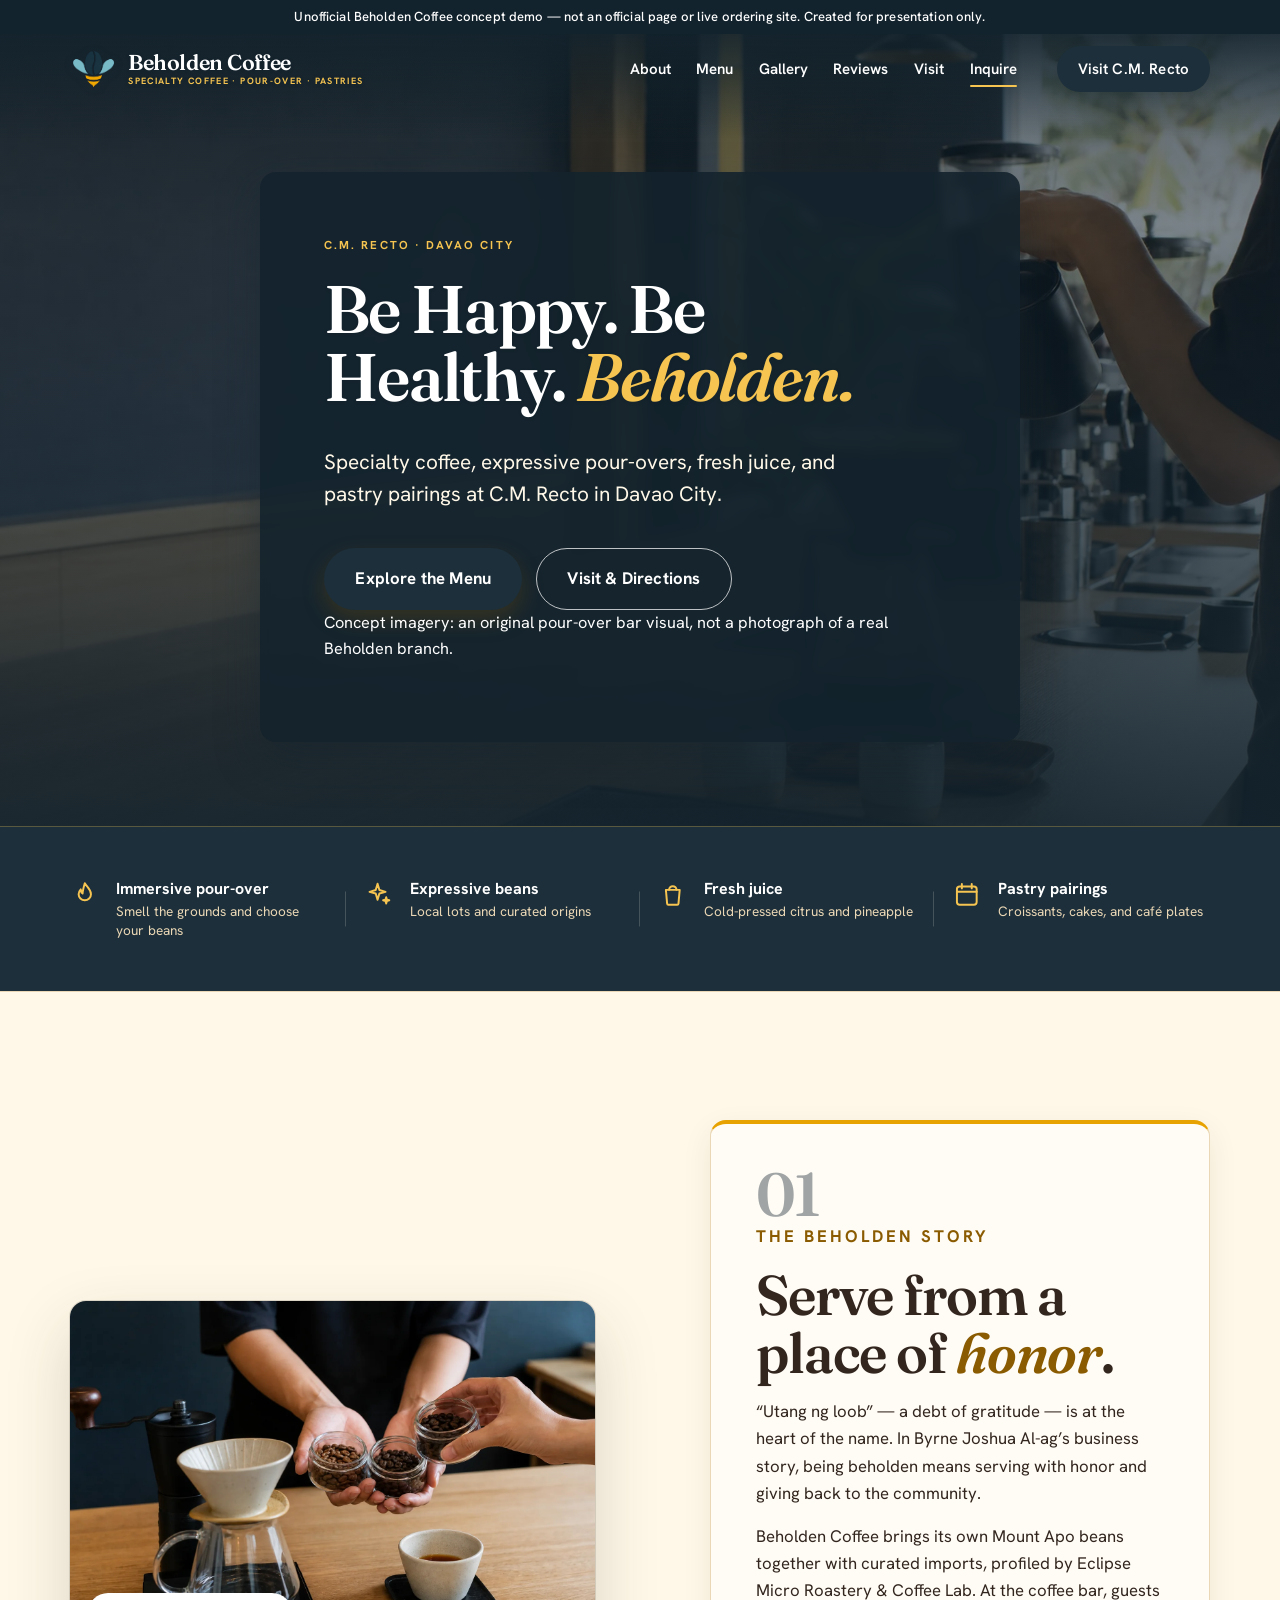
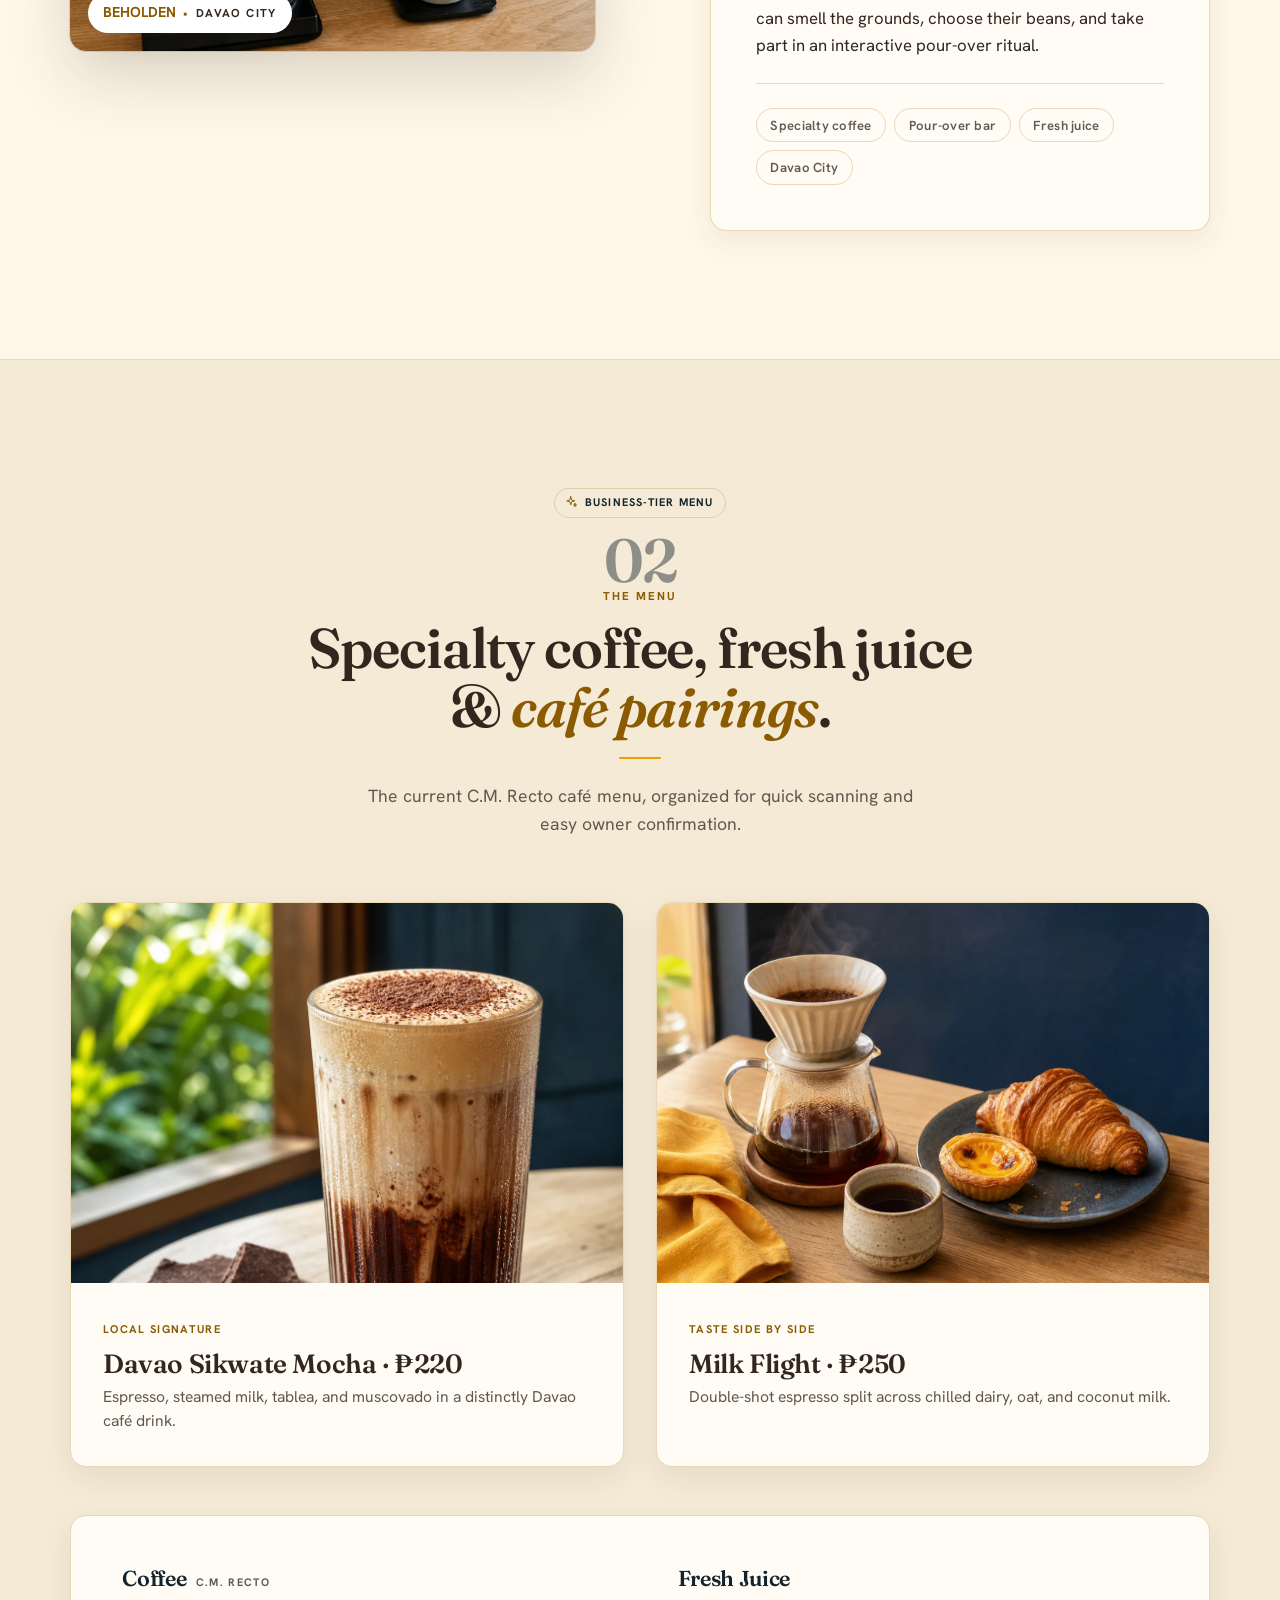
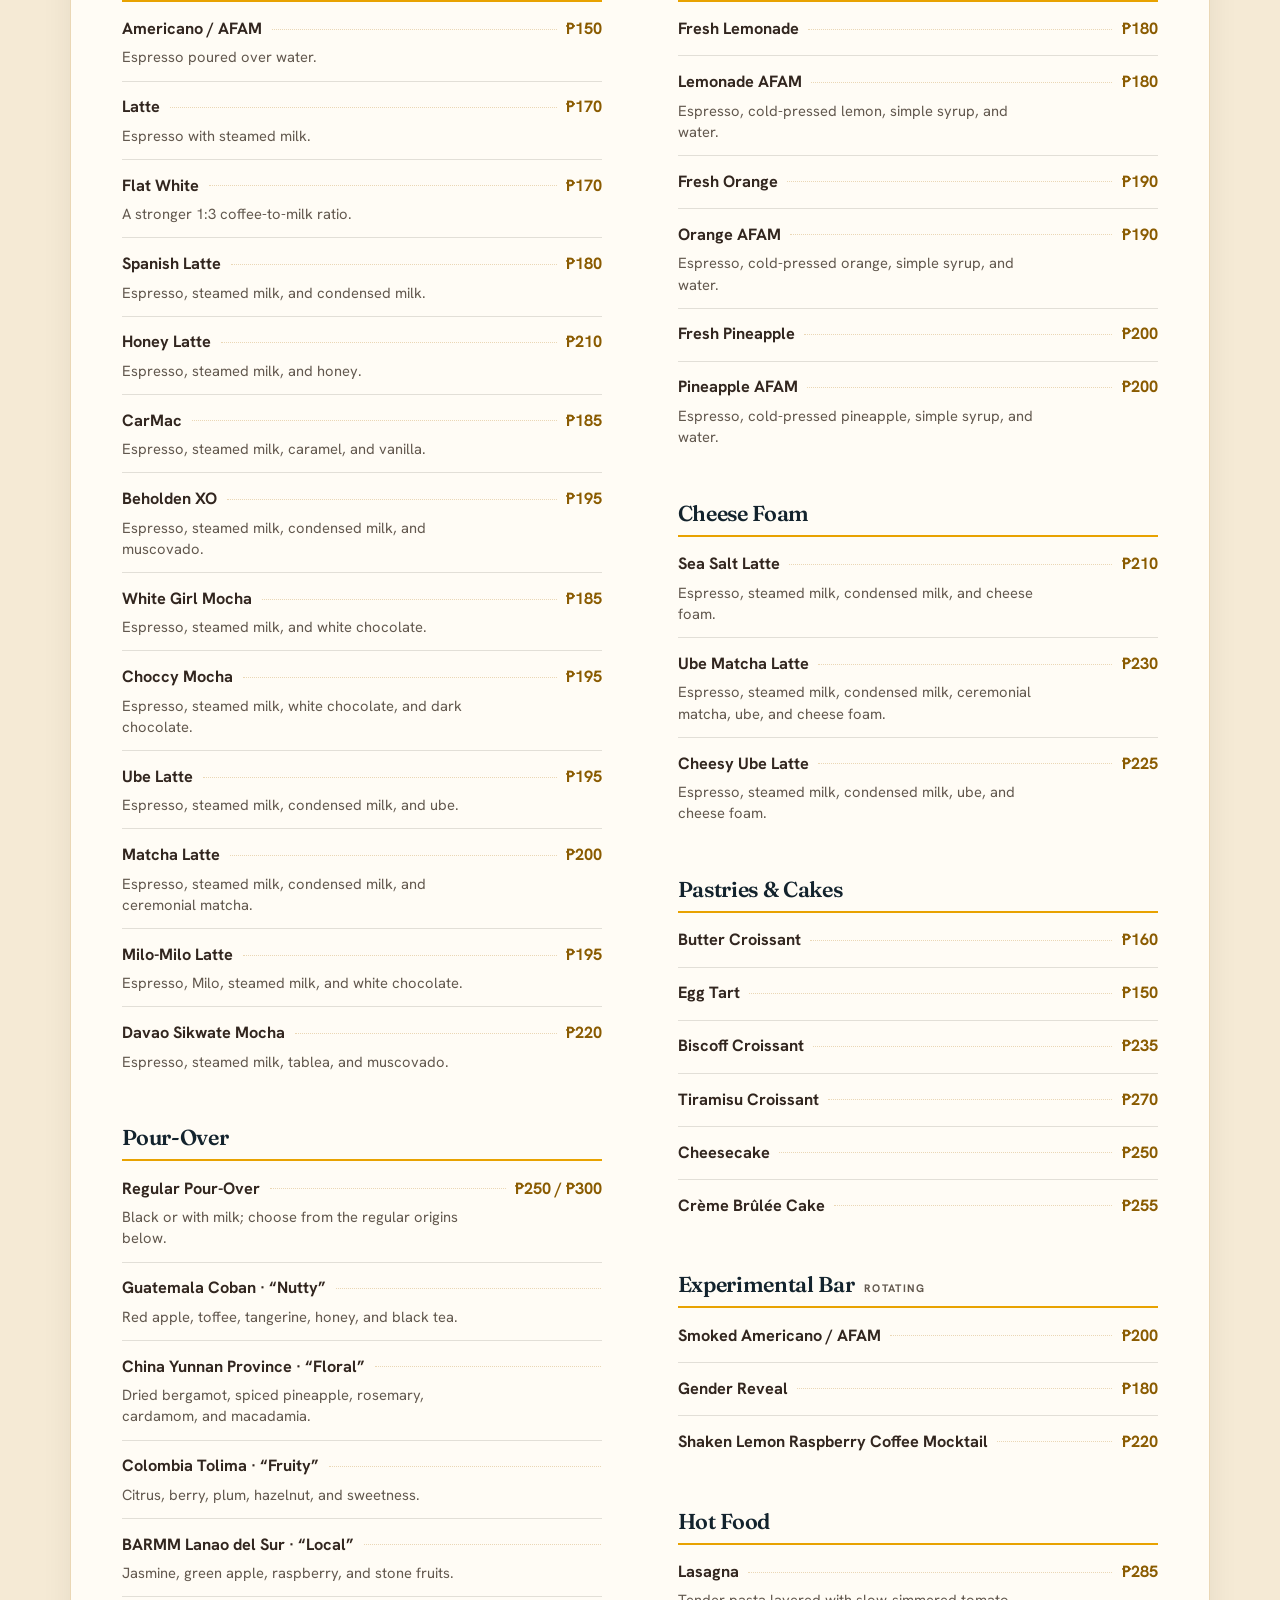
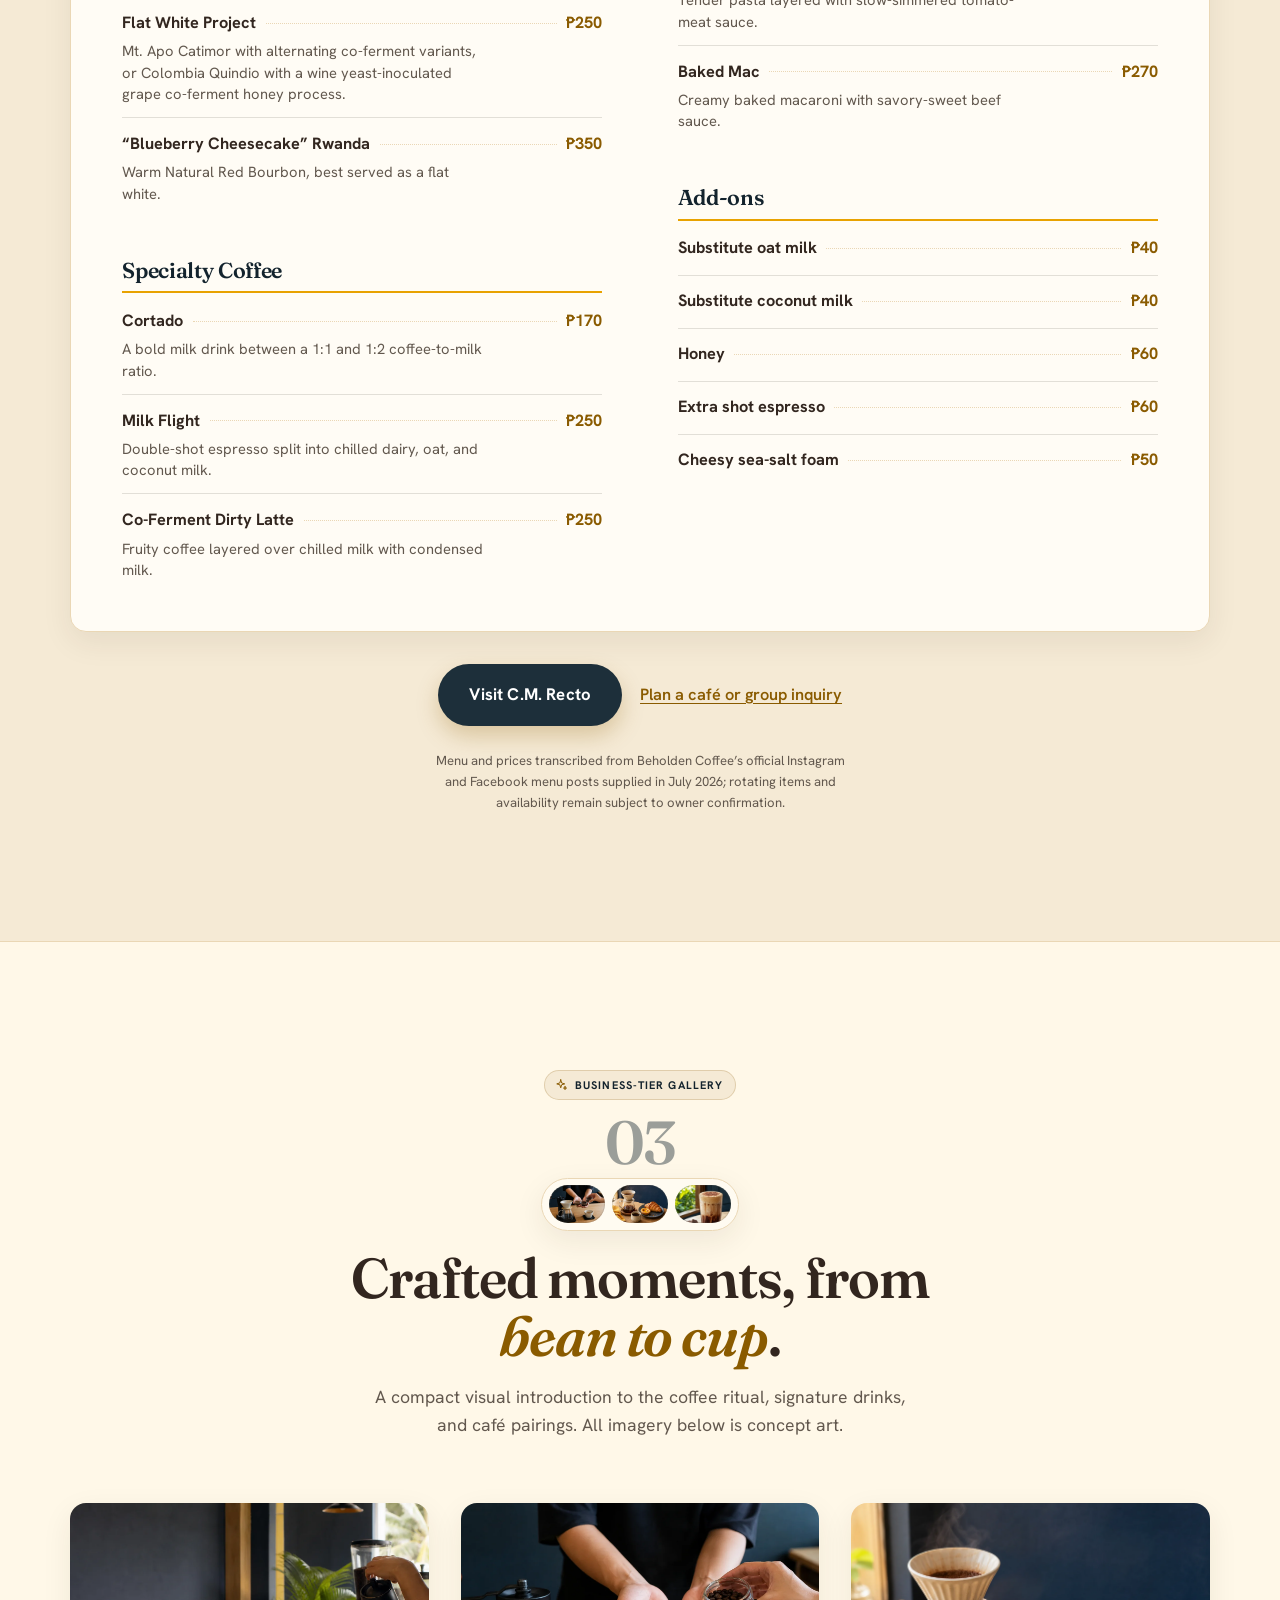
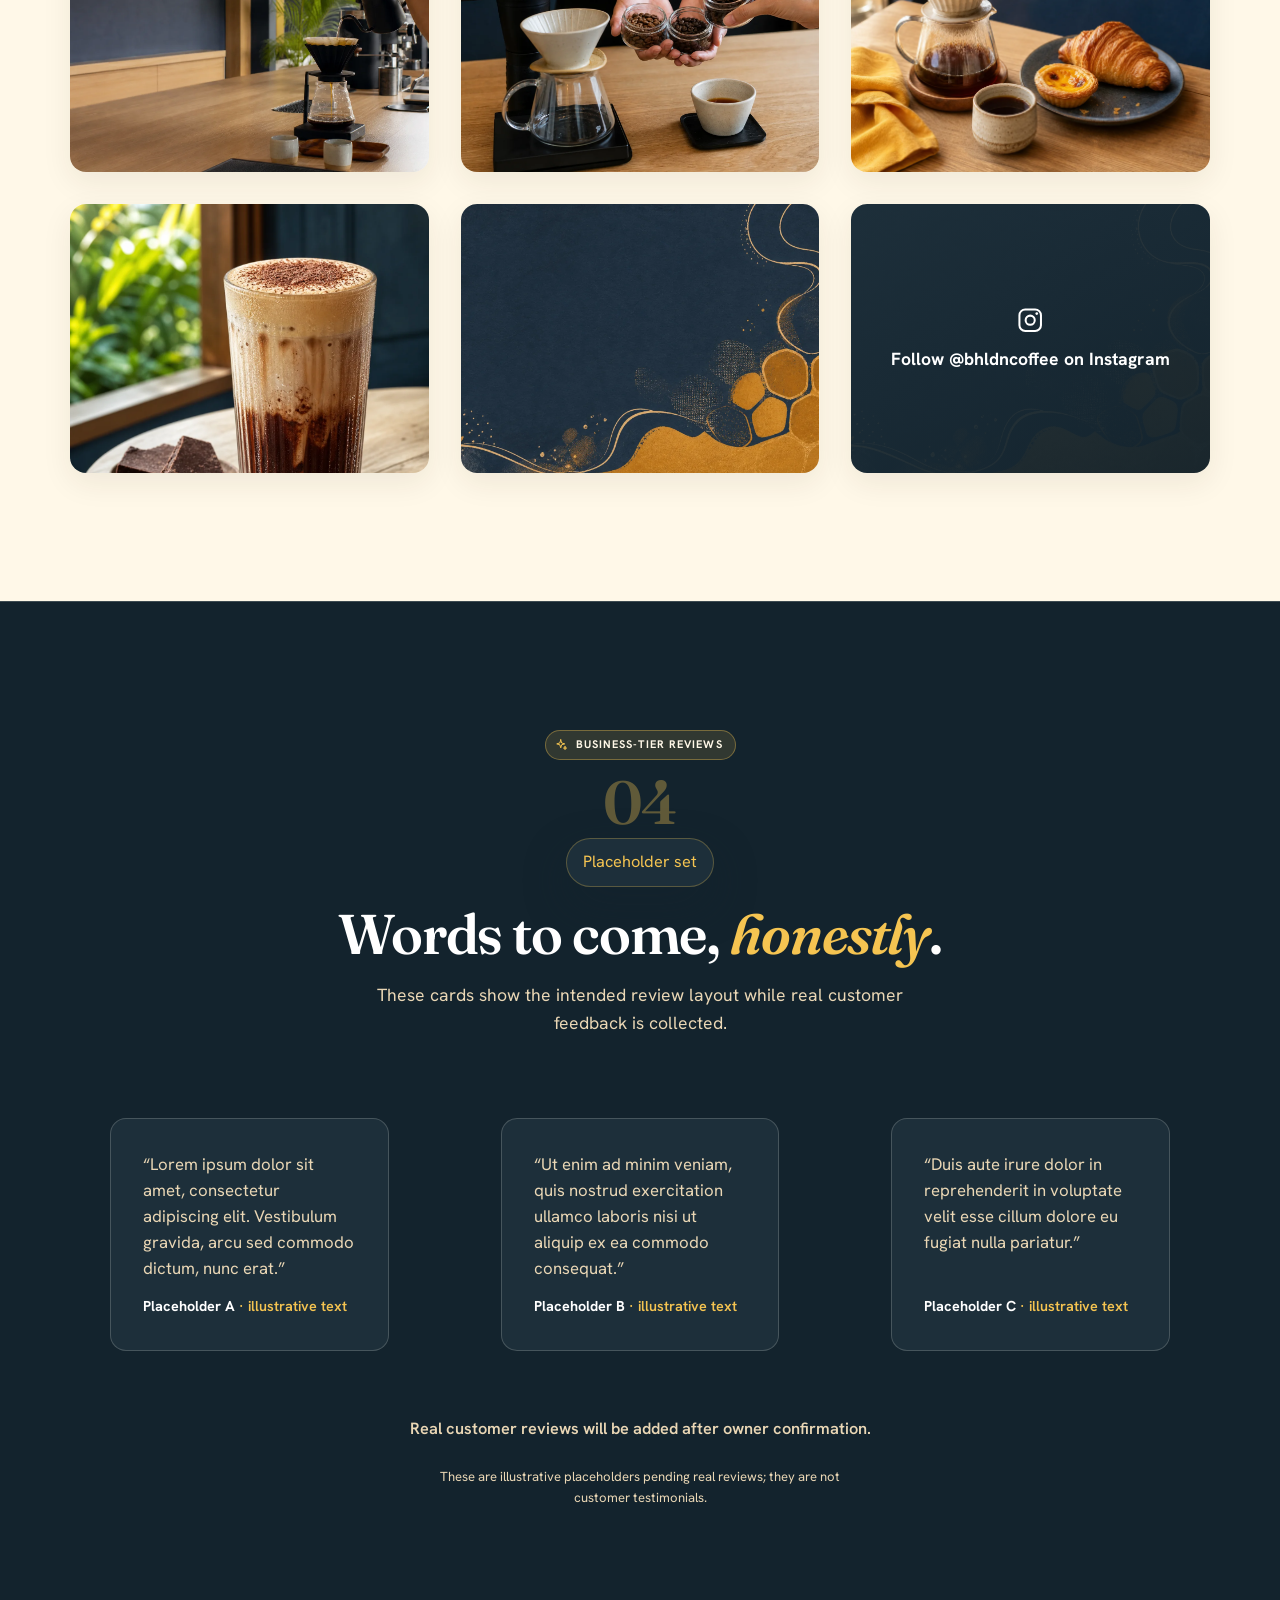
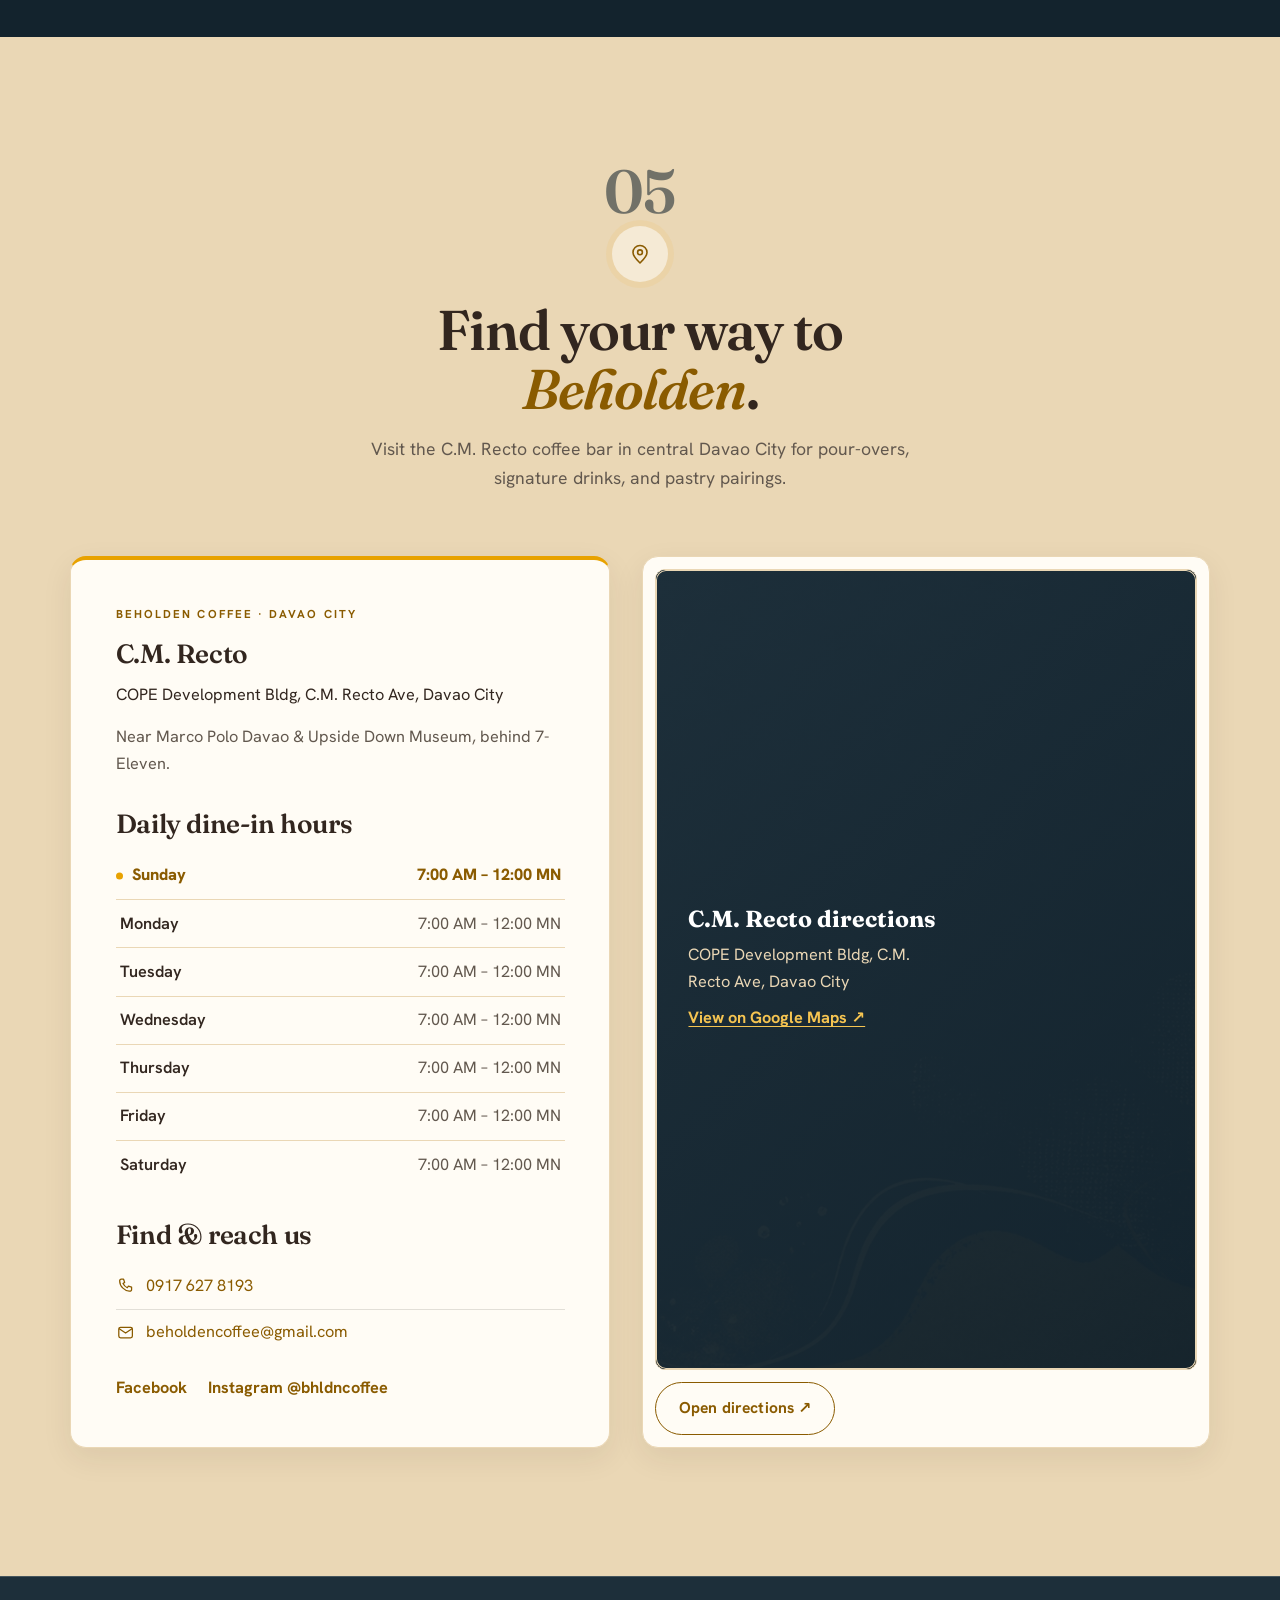
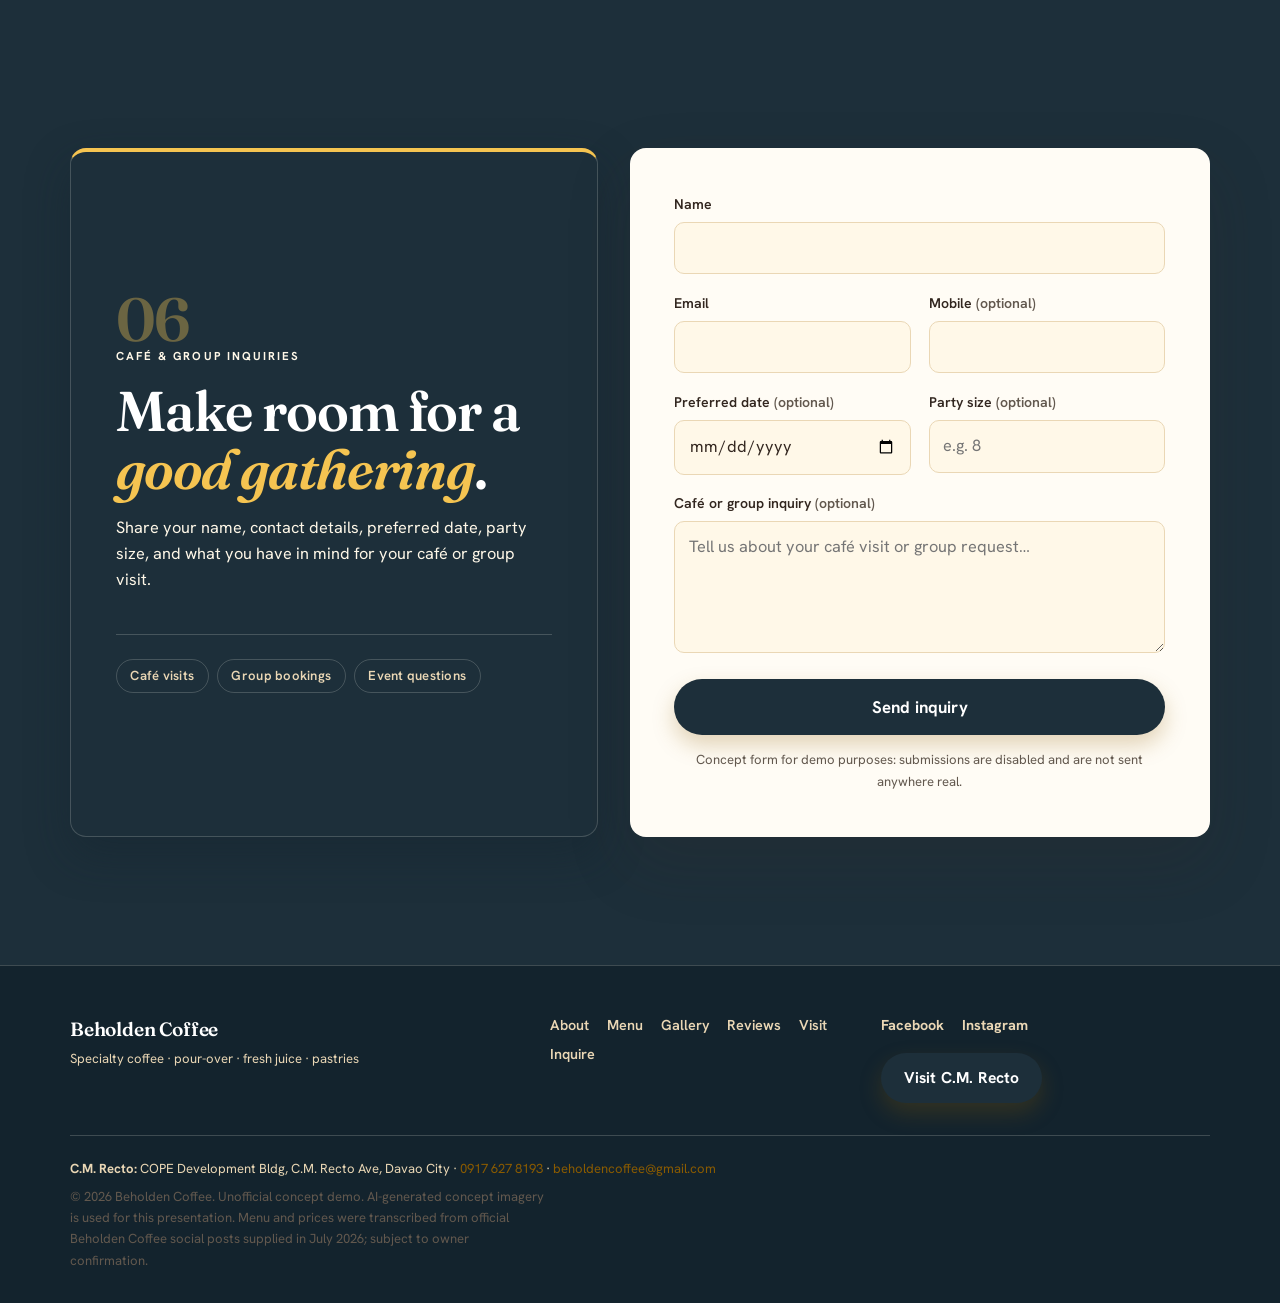
==== index.html @ 7cb61c80 "tweaks" ====
<!DOCTYPE html>
<html lang="en">
<head>
<meta charset="utf-8">
<meta name="viewport" content="width=device-width, initial-scale=1">

<title>Beholden Coffee — Specialty Coffee at C.M. Recto, Davao City</title>
<meta name="description" content="Visit Beholden Coffee at C.M. Recto in Davao City for specialty coffee, expressive pour-overs, fresh juice, pastries, and café plates.">
<meta name="theme-color" content="#E8A200">
<link rel="canonical" href="https://beholden-coffee-demo.netlify.app/">
<link rel="preload" as="image" href="/assets/hero-pour-over-bar.webp">

<!-- Teaser-demo hardening: keep this page out of search until owner confirmation. -->
<meta name="robots" content="noindex, nofollow">

<!-- Open Graph / social cards -->
<meta property="og:type" content="restaurant">
<meta property="og:site_name" content="Beholden Coffee">
<meta property="og:locale" content="en_PH">
<meta property="og:title" content="Beholden Coffee — Specialty Coffee in Davao City">
<meta property="og:description" content="Specialty coffee, expressive pour-overs, fresh juice, pastries, and café plates at C.M. Recto in Davao City.">
<meta property="og:image" content="https://beholden-coffee-demo.netlify.app/assets/hero-pour-over-bar.png">
<meta property="og:image:width" content="1672">
<meta property="og:image:height" content="941">
<meta property="og:image:alt" content="Concept imagery of a barista pouring coffee at a contemporary specialty coffee bar">
<meta property="og:url" content="https://beholden-coffee-demo.netlify.app/">
<meta name="twitter:card" content="summary_large_image">
<meta name="twitter:title" content="Beholden Coffee — Specialty Coffee in Davao City">
<meta name="twitter:description" content="Specialty coffee, expressive pour-overs, fresh juice, pastries, and café plates at C.M. Recto in Davao City.">
<meta name="twitter:image" content="https://beholden-coffee-demo.netlify.app/assets/hero-pour-over-bar.png">
<meta name="twitter:image:alt" content="Concept imagery of a barista pouring coffee at a contemporary specialty coffee bar">

<link rel="icon" href="/favicon.ico" sizes="any">
<link rel="icon" type="image/png" sizes="32x32" href="/assets/favicon-32.png">
<link rel="icon" type="image/png" sizes="16x16" href="/assets/favicon-16.png">
<link rel="apple-touch-icon" href="/assets/apple-touch-icon.png">
<link rel="manifest" href="/site.webmanifest">

<!-- Fonts — two families only: Fraunces (display) + Hanken Grotesk (text/UI) -->
<link rel="preconnect" href="https://fonts.googleapis.com">
<link rel="preconnect" href="https://fonts.gstatic.com" crossorigin>
<link href="https://fonts.googleapis.com/css2?family=Fraunces:ital,opsz,wght@0,9..144,400;0,9..144,500;0,9..144,600;0,9..144,700;1,9..144,500;1,9..144,600&amp;family=Hanken+Grotesk:wght@400;500;600;700;800&amp;display=swap" rel="stylesheet">

<link rel="stylesheet" href="/styles.css">

<!-- Structured data: the active C.M. Recto café. -->
<script type="application/ld+json">
{
  "@context": "https://schema.org",
  "@graph": [{
      "@type": "Restaurant",
      "@id": "https://beholden-coffee-demo.netlify.app/#cm-recto",
      "name": "Beholden Coffee — C.M. Recto",
      "url": "https://beholden-coffee-demo.netlify.app/#visit",
      "hasMenu": "https://beholden-coffee-demo.netlify.app/#menu",
      "telephone": "+63 917 627 8193",
      "email": "beholdencoffee@gmail.com",
      "sameAs": [
        "https://www.facebook.com/bhldncoffee/",
        "https://www.instagram.com/bhldncoffee/"
      ],
      "servesCuisine": ["Coffee", "Cafe"],
      "priceRange": "₱₱",
      "address": {
        "@type": "PostalAddress",
        "streetAddress": "COPE Development Bldg, C.M. Recto Ave, Davao City",
        "addressLocality": "Davao City",
        "addressCountry": "PH"
      },
      "openingHoursSpecification": [
        {
          "@type": "OpeningHoursSpecification",
          "dayOfWeek": ["Sunday", "Monday", "Tuesday", "Wednesday", "Thursday", "Friday", "Saturday"],
          "opens": "07:00",
          "closes": "24:00"
        }
      ]
    }]
}
</script>
</head>

<body>
<a class="skip-link" href="#main">Skip to content</a>

<div class="demo-banner" role="note">
  Unofficial Beholden Coffee concept demo — not an official page or live ordering site. Created for presentation only.
</div>

<!-- Inline line-icon set supporting the original logo lockup. -->
<svg width="0" height="0" style="position:absolute" aria-hidden="true" focusable="false">
  <defs>
    <symbol id="i-flame" viewBox="0 0 24 24"><path d="M12 2.6c2 3.4 5 5 5 8.9a5 5 0 0 1-10 0c0-1.6.7-2.9 1.7-3.9.1 1.7.6 2.8 1.5 3.3.2-2.8 1-5.6 1.8-8.3Z"/></symbol>
    <symbol id="i-sparkle" viewBox="0 0 24 24"><path d="M11 3l1.5 5.1L17.5 9.6 12.5 11 11 16l-1.5-5L4.5 9.6 9.5 8.1 11 3Z"/><path d="M18 14l.55 1.9 1.95.55-1.95.55L18 19l-.55-2-1.95-.55 1.95-.55L18 14Z"/></symbol>
    <symbol id="i-bag" viewBox="0 0 24 24"><path d="M6.4 8h11.2l-1 11.1a1 1 0 0 1-1 .9H8.4a1 1 0 0 1-1-.9L6.4 8Z"/><path d="M9 8a3 3 0 0 1 6 0"/></symbol>
    <symbol id="i-calendar" viewBox="0 0 24 24"><rect x="4" y="5.2" width="16" height="14.8" rx="2.2"/><path d="M4 9.6h16"/><path d="M8 3.2v3.6M16 3.2v3.6"/></symbol>
    <symbol id="i-pin" viewBox="0 0 24 24"><path d="M12 21c4.2-4 7-7.1 7-10.5A7 7 0 0 0 5 10.5C5 13.9 7.8 17 12 21Z"/><circle cx="12" cy="10.3" r="2.4"/></symbol>
    <symbol id="i-phone" viewBox="0 0 24 24"><path d="M6.6 4h2.9l1.3 4-2 1.4a11 11 0 0 0 5.3 5.3l1.4-2 4 1.3v2.9a2 2 0 0 1-2.2 2C11.2 19.4 4.6 12.8 4.6 6.2A2 2 0 0 1 6.6 4Z"/></symbol>
    <symbol id="i-mail" viewBox="0 0 24 24"><rect x="3.5" y="5.5" width="17" height="13" rx="2.2"/><path d="M4 7.2l8 5.4 8-5.4"/></symbol>
    <symbol id="i-chat" viewBox="0 0 24 24"><path d="M5 5h14a1 1 0 0 1 1 1v8a1 1 0 0 1-1 1h-8.5L6 19v-3.2H5a1 1 0 0 1-1-1V6a1 1 0 0 1 1-1Z"/></symbol>
    <symbol id="i-instagram" viewBox="0 0 24 24"><rect x="3.5" y="3.5" width="17" height="17" rx="4.6"/><circle cx="12" cy="12" r="3.6"/><circle cx="17.2" cy="6.8" r="1.05" fill="currentColor" stroke="none"/></symbol>
  </defs>
</svg>

<!-- HEADER / NAV -->
<header class="site-header" id="top">
  <div class="container header-inner">
    <a class="brand" href="#top" aria-label="Beholden Coffee home">
      <img class="brand-logo" src="/assets/beholden-mark.webp" alt="" width="47" height="42">
      <span class="brand-name">Beholden Coffee<span class="brand-sub">Specialty Coffee · Pour-over · Pastries</span></span>
    </a>

    <nav class="nav" id="nav" aria-label="Primary">
      <a href="#about">About</a>
      <a href="#menu">Menu</a>
      <a href="#gallery">Gallery</a>
      <a href="#reviews">Reviews</a>
      <a href="#visit">Visit</a>
      <a href="#book">Inquire</a>
      <a class="btn btn-primary nav-cta" href="#visit">Visit C.M. Recto</a>
    </nav>

    <button class="nav-toggle" id="navToggle" aria-label="Open menu" aria-expanded="false" aria-controls="nav">
      <span></span><span></span><span></span>
    </button>
  </div>
</header>

<main id="main">
<!-- HERO -->
<section class="hero" id="hero">
  <div class="hero-bg" aria-hidden="true"></div>
  <div class="container hero-inner reveal">
    <p class="eyebrow">C.M. Recto · Davao City</p>
    <h1 class="hero-title">Be Happy. Be Healthy. <em>Beholden.</em></h1>
    <p class="hero-sub">Specialty coffee, expressive pour-overs, fresh juice, and pastry pairings at C.M. Recto in Davao City.</p>
    <div class="hero-actions">
      <a class="btn btn-primary btn-lg" href="#menu">Explore the Menu</a>
      <a class="btn btn-ghost btn-lg" href="#visit">Visit &amp; Directions</a>
    </div>
    <p class="hero-note"><span>Concept imagery: an original pour-over bar visual, not a photograph of a real Beholden branch.</span></p>
  </div>
</section>

<!-- FEATURE STRIP -->
<section class="strip" aria-label="Beholden Coffee highlights">
  <div class="container strip-grid">
    <div class="strip-item"><svg class="ic" aria-hidden="true"><use href="#i-flame"/></svg><div><strong>Immersive pour-over</strong><span>Smell the grounds and choose your beans</span></div></div>
    <div class="strip-item"><svg class="ic" aria-hidden="true"><use href="#i-sparkle"/></svg><div><strong>Expressive beans</strong><span>Local lots and curated origins</span></div></div>
    <div class="strip-item"><svg class="ic" aria-hidden="true"><use href="#i-bag"/></svg><div><strong>Fresh juice</strong><span>Cold-pressed citrus and pineapple</span></div></div>
    <div class="strip-item"><svg class="ic" aria-hidden="true"><use href="#i-calendar"/></svg><div><strong>Pastry pairings</strong><span>Croissants, cakes, and café plates</span></div></div>
  </div>
</section>

<!-- ABOUT -->
<section class="section about" id="about">
  <div class="container about-grid">
    <div class="about-media reveal">
      <img src="/assets/bean-selection-ritual.webp" alt="Concept imagery of anonymous hands choosing among open jars of roasted coffee beans beside pour-over equipment; not a real branch photo" width="1536" height="1024" loading="lazy">
      <span class="about-stamp"><span class="stamp-ko">BEHOLDEN</span> <span class="stamp-dot" aria-hidden="true">•</span> Davao City</span>
    </div>
    <div class="about-copy reveal">
      <span class="section-num" aria-hidden="true">01</span>
      <p class="eyebrow">The Beholden story</p>
      <h2>Serve from a place of <em>honor</em>.</h2>
      <p>“Utang ng loob” — a debt of gratitude — is at the heart of the name. In Byrne Joshua Al-ag’s business story, being beholden means serving with honor and giving back to the community.</p>
      <p>Beholden Coffee brings its own Mount Apo beans together with curated imports, profiled by Eclipse Micro Roastery &amp; Coffee Lab. At the coffee bar, guests can smell the grounds, choose their beans, and take part in an interactive pour-over ritual.</p>
      <ul class="about-tags">
        <li>Specialty coffee</li><li>Pour-over bar</li><li>Fresh juice</li><li>Davao City</li>
      </ul>
    </div>
  </div>
</section>

<!-- MENU — full priced board; confirm before any public commercial launch. -->
<section class="section menu" id="menu">
  <div class="container">
    <div class="section-head reveal">
      <span class="tier-badge"><svg class="ic" aria-hidden="true"><use href="#i-sparkle"/></svg>Business-tier menu</span>
      <span class="section-num" aria-hidden="true">02</span>
      <p class="eyebrow">The menu</p>
      <h2>Specialty coffee, fresh juice &amp; <em>café pairings</em>.</h2>
      <p class="section-lead">The current C.M. Recto café menu, organized for quick scanning and easy owner confirmation.</p>
    </div>

    <div class="featured-grid reveal">
      <article class="featured-card">
        <img src="/assets/davao-creamy-mocha.webp" alt="Concept imagery of a chilled layered Davao creamy mocha in a ridged glass; not a real product photograph" loading="lazy">
        <div class="featured-body">
          <span class="badge">Local signature</span>
          <h3>Davao Sikwate Mocha · ₱220</h3>
          <p>Espresso, steamed milk, tablea, and muscovado in a distinctly Davao café drink.</p>
        </div>
      </article>
      <article class="featured-card">
        <img src="/assets/coffee-flight.webp" alt="Concept imagery of a coffee flight served beside a croissant and egg tart; not a real product photograph" loading="lazy">
        <div class="featured-body">
          <span class="badge">Taste side by side</span>
          <h3>Milk Flight · ₱250</h3>
          <p>Double-shot espresso split across chilled dairy, oat, and coconut milk.</p>
        </div>
      </article>
    </div>

    <div class="menu-panel reveal">
      <div class="menu-board">
        <!-- Two-column board: categories ordered so tall + mid-size blocks pack
             without empty grid cells or orphan short columns. Same items/categories. -->
        <div class="menu-cat">
          <h3 class="menu-cat-title">Coffee <span class="menu-cat-note">C.M. Recto</span></h3>
          <ul class="menu-list">
            <li class="menu-item"><div class="mi-head"><span class="mi-name">Americano / AFAM</span><span class="mi-dots" aria-hidden="true"></span><span class="mi-price">₱150</span></div><p class="mi-desc">Espresso poured over water.</p></li>
            <li class="menu-item"><div class="mi-head"><span class="mi-name">Latte</span><span class="mi-dots" aria-hidden="true"></span><span class="mi-price">₱170</span></div><p class="mi-desc">Espresso with steamed milk.</p></li>
            <li class="menu-item"><div class="mi-head"><span class="mi-name">Flat White</span><span class="mi-dots" aria-hidden="true"></span><span class="mi-price">₱170</span></div><p class="mi-desc">A stronger 1:3 coffee-to-milk ratio.</p></li>
            <li class="menu-item"><div class="mi-head"><span class="mi-name">Spanish Latte</span><span class="mi-dots" aria-hidden="true"></span><span class="mi-price">₱180</span></div><p class="mi-desc">Espresso, steamed milk, and condensed milk.</p></li>
            <li class="menu-item"><div class="mi-head"><span class="mi-name">Honey Latte</span><span class="mi-dots" aria-hidden="true"></span><span class="mi-price">₱210</span></div><p class="mi-desc">Espresso, steamed milk, and honey.</p></li>
            <li class="menu-item"><div class="mi-head"><span class="mi-name">CarMac</span><span class="mi-dots" aria-hidden="true"></span><span class="mi-price">₱185</span></div><p class="mi-desc">Espresso, steamed milk, caramel, and vanilla.</p></li>
            <li class="menu-item"><div class="mi-head"><span class="mi-name">Beholden XO</span><span class="mi-dots" aria-hidden="true"></span><span class="mi-price">₱195</span></div><p class="mi-desc">Espresso, steamed milk, condensed milk, and muscovado.</p></li>
            <li class="menu-item"><div class="mi-head"><span class="mi-name">White Girl Mocha</span><span class="mi-dots" aria-hidden="true"></span><span class="mi-price">₱185</span></div><p class="mi-desc">Espresso, steamed milk, and white chocolate.</p></li>
            <li class="menu-item"><div class="mi-head"><span class="mi-name">Choccy Mocha</span><span class="mi-dots" aria-hidden="true"></span><span class="mi-price">₱195</span></div><p class="mi-desc">Espresso, steamed milk, white chocolate, and dark chocolate.</p></li>
            <li class="menu-item"><div class="mi-head"><span class="mi-name">Ube Latte</span><span class="mi-dots" aria-hidden="true"></span><span class="mi-price">₱195</span></div><p class="mi-desc">Espresso, steamed milk, condensed milk, and ube.</p></li>
            <li class="menu-item"><div class="mi-head"><span class="mi-name">Matcha Latte</span><span class="mi-dots" aria-hidden="true"></span><span class="mi-price">₱200</span></div><p class="mi-desc">Espresso, steamed milk, condensed milk, and ceremonial matcha.</p></li>
            <li class="menu-item"><div class="mi-head"><span class="mi-name">Milo-Milo Latte</span><span class="mi-dots" aria-hidden="true"></span><span class="mi-price">₱195</span></div><p class="mi-desc">Espresso, Milo, steamed milk, and white chocolate.</p></li>
            <li class="menu-item"><div class="mi-head"><span class="mi-name">Davao Sikwate Mocha</span><span class="mi-dots" aria-hidden="true"></span><span class="mi-price">₱220</span></div><p class="mi-desc">Espresso, steamed milk, tablea, and muscovado.</p></li>
          </ul>
        </div>

        <div class="menu-cat">
          <h3 class="menu-cat-title">Pour-Over</h3>
          <ul class="menu-list">
            <li class="menu-item"><div class="mi-head"><span class="mi-name">Regular Pour-Over</span><span class="mi-dots" aria-hidden="true"></span><span class="mi-price">₱250 / ₱300</span></div><p class="mi-desc">Black or with milk; choose from the regular origins below.</p></li>
            <li class="menu-item"><div class="mi-head"><span class="mi-name">Guatemala Coban · “Nutty”</span><span class="mi-dots" aria-hidden="true"></span></div><p class="mi-desc">Red apple, toffee, tangerine, honey, and black tea.</p></li>
            <li class="menu-item"><div class="mi-head"><span class="mi-name">China Yunnan Province · “Floral”</span><span class="mi-dots" aria-hidden="true"></span></div><p class="mi-desc">Dried bergamot, spiced pineapple, rosemary, cardamom, and macadamia.</p></li>
            <li class="menu-item"><div class="mi-head"><span class="mi-name">Colombia Tolima · “Fruity”</span><span class="mi-dots" aria-hidden="true"></span></div><p class="mi-desc">Citrus, berry, plum, hazelnut, and sweetness.</p></li>
            <li class="menu-item"><div class="mi-head"><span class="mi-name">BARMM Lanao del Sur · “Local”</span><span class="mi-dots" aria-hidden="true"></span></div><p class="mi-desc">Jasmine, green apple, raspberry, and stone fruits.</p></li>
            <li class="menu-item"><div class="mi-head"><span class="mi-name">Flat White Project</span><span class="mi-dots" aria-hidden="true"></span><span class="mi-price">₱250</span></div><p class="mi-desc">Mt. Apo Catimor with alternating co-ferment variants, or Colombia Quindio with a wine yeast-inoculated grape co-ferment honey process.</p></li>
            <li class="menu-item"><div class="mi-head"><span class="mi-name">“Blueberry Cheesecake” Rwanda</span><span class="mi-dots" aria-hidden="true"></span><span class="mi-price">₱350</span></div><p class="mi-desc">Warm Natural Red Bourbon, best served as a flat white.</p></li>
          </ul>
        </div>

        <div class="menu-cat">
          <h3 class="menu-cat-title">Specialty Coffee</h3>
          <ul class="menu-list">
            <li class="menu-item"><div class="mi-head"><span class="mi-name">Cortado</span><span class="mi-dots" aria-hidden="true"></span><span class="mi-price">₱170</span></div><p class="mi-desc">A bold milk drink between a 1:1 and 1:2 coffee-to-milk ratio.</p></li>
            <li class="menu-item"><div class="mi-head"><span class="mi-name">Milk Flight</span><span class="mi-dots" aria-hidden="true"></span><span class="mi-price">₱250</span></div><p class="mi-desc">Double-shot espresso split into chilled dairy, oat, and coconut milk.</p></li>
            <li class="menu-item"><div class="mi-head"><span class="mi-name">Co-Ferment Dirty Latte</span><span class="mi-dots" aria-hidden="true"></span><span class="mi-price">₱250</span></div><p class="mi-desc">Fruity coffee layered over chilled milk with condensed milk.</p></li>
          </ul>
        </div>

        <div class="menu-cat">
          <h3 class="menu-cat-title">Fresh Juice</h3>
          <ul class="menu-list">
            <li class="menu-item"><div class="mi-head"><span class="mi-name">Fresh Lemonade</span><span class="mi-dots" aria-hidden="true"></span><span class="mi-price">₱180</span></div></li>
            <li class="menu-item"><div class="mi-head"><span class="mi-name">Lemonade AFAM</span><span class="mi-dots" aria-hidden="true"></span><span class="mi-price">₱180</span></div><p class="mi-desc">Espresso, cold-pressed lemon, simple syrup, and water.</p></li>
            <li class="menu-item"><div class="mi-head"><span class="mi-name">Fresh Orange</span><span class="mi-dots" aria-hidden="true"></span><span class="mi-price">₱190</span></div></li>
            <li class="menu-item"><div class="mi-head"><span class="mi-name">Orange AFAM</span><span class="mi-dots" aria-hidden="true"></span><span class="mi-price">₱190</span></div><p class="mi-desc">Espresso, cold-pressed orange, simple syrup, and water.</p></li>
            <li class="menu-item"><div class="mi-head"><span class="mi-name">Fresh Pineapple</span><span class="mi-dots" aria-hidden="true"></span><span class="mi-price">₱200</span></div></li>
            <li class="menu-item"><div class="mi-head"><span class="mi-name">Pineapple AFAM</span><span class="mi-dots" aria-hidden="true"></span><span class="mi-price">₱200</span></div><p class="mi-desc">Espresso, cold-pressed pineapple, simple syrup, and water.</p></li>
          </ul>
        </div>

        <div class="menu-cat">
          <h3 class="menu-cat-title">Cheese Foam</h3>
          <ul class="menu-list">
            <li class="menu-item"><div class="mi-head"><span class="mi-name">Sea Salt Latte</span><span class="mi-dots" aria-hidden="true"></span><span class="mi-price">₱210</span></div><p class="mi-desc">Espresso, steamed milk, condensed milk, and cheese foam.</p></li>
            <li class="menu-item"><div class="mi-head"><span class="mi-name">Ube Matcha Latte</span><span class="mi-dots" aria-hidden="true"></span><span class="mi-price">₱230</span></div><p class="mi-desc">Espresso, steamed milk, condensed milk, ceremonial matcha, ube, and cheese foam.</p></li>
            <li class="menu-item"><div class="mi-head"><span class="mi-name">Cheesy Ube Latte</span><span class="mi-dots" aria-hidden="true"></span><span class="mi-price">₱225</span></div><p class="mi-desc">Espresso, steamed milk, condensed milk, ube, and cheese foam.</p></li>
          </ul>
        </div>

        <div class="menu-cat">
          <h3 class="menu-cat-title">Pastries &amp; Cakes</h3>
          <ul class="menu-list">
            <li class="menu-item"><div class="mi-head"><span class="mi-name">Butter Croissant</span><span class="mi-dots" aria-hidden="true"></span><span class="mi-price">₱160</span></div></li>
            <li class="menu-item"><div class="mi-head"><span class="mi-name">Egg Tart</span><span class="mi-dots" aria-hidden="true"></span><span class="mi-price">₱150</span></div></li>
            <li class="menu-item"><div class="mi-head"><span class="mi-name">Biscoff Croissant</span><span class="mi-dots" aria-hidden="true"></span><span class="mi-price">₱235</span></div></li>
            <li class="menu-item"><div class="mi-head"><span class="mi-name">Tiramisu Croissant</span><span class="mi-dots" aria-hidden="true"></span><span class="mi-price">₱270</span></div></li>
            <li class="menu-item"><div class="mi-head"><span class="mi-name">Cheesecake</span><span class="mi-dots" aria-hidden="true"></span><span class="mi-price">₱250</span></div></li>
            <li class="menu-item"><div class="mi-head"><span class="mi-name">Crème Brûlée Cake</span><span class="mi-dots" aria-hidden="true"></span><span class="mi-price">₱255</span></div></li>
          </ul>
        </div>

        <div class="menu-cat">
          <h3 class="menu-cat-title">Experimental Bar <span class="menu-cat-note">Rotating</span></h3>
          <ul class="menu-list">
            <li class="menu-item"><div class="mi-head"><span class="mi-name">Smoked Americano / AFAM</span><span class="mi-dots" aria-hidden="true"></span><span class="mi-price">₱200</span></div></li>
            <li class="menu-item"><div class="mi-head"><span class="mi-name">Gender Reveal</span><span class="mi-dots" aria-hidden="true"></span><span class="mi-price">₱180</span></div></li>
            <li class="menu-item"><div class="mi-head"><span class="mi-name">Shaken Lemon Raspberry Coffee Mocktail</span><span class="mi-dots" aria-hidden="true"></span><span class="mi-price">₱220</span></div></li>
          </ul>
        </div>

        <div class="menu-cat">
          <h3 class="menu-cat-title">Hot Food</h3>
          <ul class="menu-list">
            <li class="menu-item"><div class="mi-head"><span class="mi-name">Lasagna</span><span class="mi-dots" aria-hidden="true"></span><span class="mi-price">₱285</span></div><p class="mi-desc">Tender pasta layered with slow-simmered tomato-meat sauce.</p></li>
            <li class="menu-item"><div class="mi-head"><span class="mi-name">Baked Mac</span><span class="mi-dots" aria-hidden="true"></span><span class="mi-price">₱270</span></div><p class="mi-desc">Creamy baked macaroni with savory-sweet beef sauce.</p></li>
          </ul>
        </div>

        <div class="menu-cat">
          <h3 class="menu-cat-title">Add-ons</h3>
          <ul class="menu-list">
            <li class="menu-item"><div class="mi-head"><span class="mi-name">Substitute oat milk</span><span class="mi-dots" aria-hidden="true"></span><span class="mi-price">₱40</span></div></li>
            <li class="menu-item"><div class="mi-head"><span class="mi-name">Substitute coconut milk</span><span class="mi-dots" aria-hidden="true"></span><span class="mi-price">₱40</span></div></li>
            <li class="menu-item"><div class="mi-head"><span class="mi-name">Honey</span><span class="mi-dots" aria-hidden="true"></span><span class="mi-price">₱60</span></div></li>
            <li class="menu-item"><div class="mi-head"><span class="mi-name">Extra shot espresso</span><span class="mi-dots" aria-hidden="true"></span><span class="mi-price">₱60</span></div></li>
            <li class="menu-item"><div class="mi-head"><span class="mi-name">Cheesy sea-salt foam</span><span class="mi-dots" aria-hidden="true"></span><span class="mi-price">₱50</span></div></li>
          </ul>
        </div>
      </div>
    </div>

    <div class="menu-cta reveal">
      <a class="btn btn-primary btn-lg" href="#visit">Visit C.M. Recto</a>
      <a class="link-quiet" href="#book">Plan a café or group inquiry</a>
    </div>
    <p class="menu-disclaimer reveal">Menu and prices transcribed from Beholden Coffee’s official Instagram and Facebook menu posts supplied in July 2026; rotating items and availability remain subject to owner confirmation.</p>
  </div>
</section>

<!-- GALLERY -->
<section class="section gallery" id="gallery">
  <div class="container">
    <div class="gallery-head reveal">
      <span class="tier-badge"><svg class="ic" aria-hidden="true"><use href="#i-sparkle"/></svg>Business-tier gallery</span>
      <span class="section-num" aria-hidden="true">03</span>
      <div class="gallery-preview" aria-hidden="true">
        <span class="gallery-preview-tile gallery-preview-tile--storefront"></span>
        <span class="gallery-preview-tile gallery-preview-tile--duo"></span>
        <span class="gallery-preview-tile gallery-preview-tile--solo"></span>
      </div>
      <h2>Crafted moments, from <em>bean to cup</em>.</h2>
      <p class="gallery-lead">A compact visual introduction to the coffee ritual, signature drinks, and café pairings. All imagery below is concept art.</p>
    </div>
    <div class="gallery-grid reveal">
      <figure class="gallery-item"><img src="/assets/hero-pour-over-bar.webp" alt="Concept imagery of an anonymous barista pouring coffee at a contemporary specialty coffee bar; not a photograph of a real Beholden branch" width="1672" height="941" loading="lazy"></figure>
      <figure class="gallery-item"><img src="/assets/bean-selection-ritual.webp" alt="Concept imagery of anonymous hands smelling roasted coffee beans from open jars beside pour-over equipment; not a real branch photo" width="1536" height="1024" loading="lazy"></figure>
      <figure class="gallery-item"><img src="/assets/coffee-flight.webp" alt="Concept imagery of a pour-over coffee flight served with a croissant and egg tart; not a real product photograph" width="1448" height="1086" loading="lazy"></figure>
      <figure class="gallery-item"><img src="/assets/davao-creamy-mocha.webp" alt="Concept imagery of a chilled layered Davao creamy mocha in a ridged glass; not a real product photograph" width="1122" height="1402" loading="lazy"></figure>
      <figure class="gallery-item"><img src="/assets/navy-amber-texture.webp" alt="Abstract concept texture in deep navy, honey amber, and cream suggesting coffee aroma paths and honeycomb lines; not a photograph" width="1672" height="941" loading="lazy"></figure>
      <a class="gallery-item gallery-cta" href="https://www.instagram.com/bhldncoffee/" target="_blank" rel="noopener">
        <span class="gallery-cta-inner"><svg class="ic" aria-hidden="true"><use href="#i-instagram"/></svg> Follow @bhldncoffee on Instagram</span>
      </a>
    </div>
  </div>
</section>

<!-- REVIEWS — illustrative placeholders only; no customer feedback is represented. -->
<section class="section reviews section--dark" id="reviews">
  <div class="container">
    <div class="reviews-head reveal">
      <span class="tier-badge"><svg class="ic" aria-hidden="true"><use href="#i-sparkle"/></svg>Business-tier reviews</span>
      <span class="section-num" aria-hidden="true">04</span>
      <span class="review-mark" aria-hidden="true">Placeholder set</span>
      <h2>Words to come, <em>honestly</em>.</h2>
      <p class="reviews-lead">These cards show the intended review layout while real customer feedback is collected.</p>
    </div>
    <div class="review-grid reveal">
      <figure class="review-card">
        <blockquote>“Lorem ipsum dolor sit amet, consectetur adipiscing elit. Vestibulum gravida, arcu sed commodo dictum, nunc erat.”</blockquote>
        <figcaption>Placeholder A <span>· illustrative text</span></figcaption>
      </figure>
      <figure class="review-card">
        <blockquote>“Ut enim ad minim veniam, quis nostrud exercitation ullamco laboris nisi ut aliquip ex ea commodo consequat.”</blockquote>
        <figcaption>Placeholder B <span>· illustrative text</span></figcaption>
      </figure>
      <figure class="review-card">
        <blockquote>“Duis aute irure dolor in reprehenderit in voluptate velit esse cillum dolore eu fugiat nulla pariatur.”</blockquote>
        <figcaption>Placeholder C <span>· illustrative text</span></figcaption>
      </figure>
    </div>
    <p class="review-proof reveal">Real customer reviews will be added after owner confirmation.</p>
    <p class="reviews-disclaimer reveal">These are illustrative placeholders pending real reviews; they are not customer testimonials.</p>
  </div>
</section>

<!-- VISIT — the active C.M. Recto café. -->
<section class="section visit" id="visit">
  <div class="container">
    <div class="visit-head reveal">
      <span class="section-num" aria-hidden="true">05</span>
      <span class="section-anchor" aria-hidden="true"><svg class="ic" aria-hidden="true"><use href="#i-pin"/></svg></span>
      <h2>Find your way to <em>Beholden</em>.</h2>
      <p class="visit-lead">Visit the C.M. Recto coffee bar in central Davao City for pour-overs, signature drinks, and pastry pairings.</p>
    </div>

    <div class="visit-grid">
      <div class="visit-card visit-info reveal">
        <p class="eyebrow">Beholden Coffee · Davao City</p>
        <h3 id="cm-recto">C.M. Recto</h3>
        <p>COPE Development Bldg, C.M. Recto Ave, Davao City</p>
        <p class="muted">Near Marco Polo Davao &amp; Upside Down Museum, behind 7-Eleven.</p>

        <h3 class="mt">Daily dine-in hours</h3>
        <table class="hours" id="hours" aria-label="C.M. Recto daily dine-in hours">
          <tbody>
            <tr data-day="0"><th>Sunday</th><td>7:00 AM – 12:00 MN</td></tr>
            <tr data-day="1"><th>Monday</th><td>7:00 AM – 12:00 MN</td></tr>
            <tr data-day="2"><th>Tuesday</th><td>7:00 AM – 12:00 MN</td></tr>
            <tr data-day="3"><th>Wednesday</th><td>7:00 AM – 12:00 MN</td></tr>
            <tr data-day="4"><th>Thursday</th><td>7:00 AM – 12:00 MN</td></tr>
            <tr data-day="5"><th>Friday</th><td>7:00 AM – 12:00 MN</td></tr>
            <tr data-day="6"><th>Saturday</th><td>7:00 AM – 12:00 MN</td></tr>
          </tbody>
        </table>

        <h3 class="mt">Find &amp; reach us</h3>
        <ul class="contact-list">
          <li><svg class="ic" aria-hidden="true"><use href="#i-phone"/></svg><a href="tel:+639176278193">0917 627 8193</a></li>
          <li><svg class="ic" aria-hidden="true"><use href="#i-mail"/></svg><a href="mailto:beholdencoffee@gmail.com">beholdencoffee@gmail.com</a></li>
        </ul>
        <div class="social-row">
          <a href="https://www.facebook.com/bhldncoffee/" target="_blank" rel="noopener">Facebook</a>
          <a href="https://www.instagram.com/bhldncoffee/" target="_blank" rel="noopener">Instagram @bhldncoffee</a>
        </div>
      </div>

      <div class="visit-card visit-map reveal">
        <div class="map-embed">
          <div class="map-fallback">
            <strong>C.M. Recto directions</strong>
            <p>COPE Development Bldg, C.M. Recto Ave, Davao City</p>
            <a href="https://www.google.com/maps/search/?api=1&amp;query=COPE+Development+Bldg%2C+C.M.+Recto+Ave%2C+Davao+City" target="_blank" rel="noopener">View on Google Maps ↗</a>
          </div>
          <iframe
            title="Map to Beholden Coffee at COPE Development Bldg, C.M. Recto Ave, Davao City"
            src="https://maps.google.com/maps?q=COPE%20Development%20Bldg%2C%20C.M.%20Recto%20Ave%2C%20Davao%20City&amp;t=&amp;z=16&amp;ie=UTF8&amp;iwloc=&amp;output=embed"
            loading="lazy" referrerpolicy="no-referrer-when-downgrade"></iframe>
        </div>
        <a class="btn btn-outline map-btn" href="https://www.google.com/maps/search/?api=1&amp;query=COPE+Development+Bldg%2C+C.M.+Recto+Ave%2C+Davao+City" target="_blank" rel="noopener">Open directions ↗</a>
      </div>
    </div>
  </div>
</section>

<!-- BOOK / CAFÉ & GROUP INQUIRY -->
<section class="section book section--brand" id="book">
  <div class="container book-grid">
    <div class="book-copy reveal">
      <span class="section-num" aria-hidden="true">06</span>
      <p class="eyebrow">Café &amp; group inquiries</p>
      <h2>Make room for a <em>good gathering</em>.</h2>
      <p>Share your name, contact details, preferred date, party size, and what you have in mind for your café or group visit.</p>
      <ul class="about-tags">
        <li>Café visits</li><li>Group bookings</li><li>Event questions</li>
      </ul>
    </div>

    <form name="inquiry" method="POST" action="https://formspree.io/f/YOUR_FORM_ID" class="book-form reveal">
      <input type="hidden" name="_subject" value="New café or group inquiry from beholden-coffee-demo.netlify.app">
      <input type="hidden" name="_next" value="https://beholden-coffee-demo.netlify.app/thanks.html">
      <p class="hp"><label>Don't fill this out: <input name="_gotcha" tabindex="-1" autocomplete="off"></label></p>

      <div class="field">
        <label for="name">Name</label>
        <input id="name" name="name" type="text" required autocomplete="name">
      </div>
      <div class="field-row">
        <div class="field">
          <label for="email">Email</label>
          <input id="email" name="email" type="email" required autocomplete="email">
        </div>
        <div class="field">
          <label for="phone">Mobile <span class="muted">(optional)</span></label>
          <input id="phone" name="phone" type="tel" autocomplete="tel" inputmode="tel">
        </div>
      </div>
      <div class="field-row">
        <div class="field">
          <label for="date">Preferred date <span class="muted">(optional)</span></label>
          <input id="date" name="date" type="date">
        </div>
        <div class="field">
          <label for="guests">Party size <span class="muted">(optional)</span></label>
          <input id="guests" name="guests" type="number" min="1" inputmode="numeric" placeholder="e.g. 8">
        </div>
      </div>
      <div class="field">
        <label for="message">Café or group inquiry <span class="muted">(optional)</span></label>
        <textarea id="message" name="message" rows="4" placeholder="Tell us about your café visit or group request…"></textarea>
      </div>
      <button type="submit" class="btn btn-primary btn-lg btn-block">Send inquiry</button>
      <p class="form-note">Concept form for demo purposes: submissions are disabled and are not sent anywhere real.</p>
    </form>
  </div>
</section>
</main>

<!-- FOOTER -->
<footer class="site-footer">
  <div class="container footer-inner">
    <div class="footer-brand">
      <div>
        <strong>Beholden Coffee</strong>
        <span>Specialty coffee · pour-over · fresh juice · pastries</span>
      </div>
    </div>
    <nav class="footer-nav" aria-label="Footer">
      <a href="#about">About</a>
      <a href="#menu">Menu</a>
      <a href="#gallery">Gallery</a>
      <a href="#reviews">Reviews</a>
      <a href="#visit">Visit</a>
      <a href="#book">Inquire</a>
    </nav>
    <div class="footer-connect">
      <div class="footer-social">
        <a href="https://www.facebook.com/bhldncoffee/" target="_blank" rel="noopener">Facebook</a>
        <a href="https://www.instagram.com/bhldncoffee/" target="_blank" rel="noopener">Instagram</a>
      </div>
      <a class="btn btn-primary" href="#visit">Visit C.M. Recto</a>
    </div>
  </div>
  <div class="container footer-legal">
    <p><strong>C.M. Recto:</strong> COPE Development Bldg, C.M. Recto Ave, Davao City · <a href="tel:+639176278193">0917 627 8193</a> · <a href="mailto:beholdencoffee@gmail.com">beholdencoffee@gmail.com</a></p>
    <p class="muted"><span>© <span id="year">2026</span> Beholden Coffee.</span> Unofficial concept demo. AI-generated concept imagery is used for this presentation. Menu and prices were transcribed from official Beholden Coffee social posts supplied in July 2026; subject to owner confirmation.</p>
  </div>
</footer>

<script src="/script.js?v=20260722" defer></script>
</body>
</html>
---- styles.css ----
/* =================================================================
   BEHOLDEN COFFEE
   Friendly, grounded coffeehouse identity with warm local character.

   SYSTEM (v4 — "staged editorial"):
   - Two typefaces only: Fraunces (display) + Hanken Grotesk (text/UI).
   - Section headers are TYPOGRAPHY (unboxed) anchored by a big quiet
     numeral + a short accent rule; BODY copy/contact/forms keep panels.
   - Value-stepped opaque section bands so each reads as its own "room".
   - Fixed header: transparent over the hero → solid cream on scroll.
   - Feature strip is a dark "shelf"; honey amber is a restrained identity cue.
   - One spacing scale. Inline-SVG icons, never emoji. Rebrand from :root.
   ================================================================= */
:root {
  /* SWAP: Beholden Coffee color tokens -------------------------- */
  --brand:        #E8A200;   /* provisional honey amber identity cue */
  --action:       #8A5B00;   /* accessible action/link/price text     */
  --brand-dark:   #1D2F3A;   /* navy brand field and dark panels      */
  --brand-deep:   #13232D;   /* deeper navy for dark section fields  */
  --brand-tint:   #F5EAD5;   /* menu cream wash                       */
  --honey:        #F5C451;   /* honey highlight on dark backgrounds   */
  --green:        #4F6B58;   /* restrained tropical accent             */
  /* neutrals ---------------------------------------------------- */
  --ink:          #32261F;   /* coffee ink for primary light text     */
  --ink-soft:     #62584E;   /* soft ink for secondary light text     */
  --cream:        #FFF8E8;   /* warm cream, lightest band              */
  --cream-2:      #F5EAD5;   /* menu cream, medium band                */
  --cream-3:      #EAD7B5;   /* pale oak, deepest warm band            */
  --espresso:     #13232D;   /* deep navy section field                */
  --espresso-2:   #1D2F3A;   /* navy panel surface                     */
  --line:         #EAD7B5;   /* pale oak panel border                  */
  --line-soft:    rgba(98,88,78,.18);
  --line-dark:    rgba(255,252,245,.18); /* border on dark             */
  --panel:        #FFFCF5;   /* panel surface on light sections       */
  --white:        #FFFFFF;   /* white text and high-contrast controls  */
  --dark-copy:    #FFF8E8;   /* primary copy on navy                   */
  --dark-copy-soft: #EAD7B5; /* secondary copy on navy                 */
  --panel-overlay: rgba(255,252,245,.72);
  --action-border: rgba(138,91,0,.20);
  --brand-ring: rgba(232,162,0,.08);
  --white-border-strong: rgba(255,255,255,.72);
  --white-wash: rgba(255,255,255,.14);
  --white-line: rgba(255,255,255,.18);
  --navy-shadow-soft: rgba(19,35,45,.22);
  --navy-shadow-text: rgba(19,35,45,.32);
  --navy-shadow-strong: rgba(19,35,45,.55);
  --navy-ring: rgba(19,35,45,.40);
  --map-fallback-scrim: rgba(29,47,58,.94);
  --map-fallback-deep: rgba(19,35,45,.98);
  --gallery-scrim: rgba(29,47,58,.90);
  --gallery-scrim-deep: rgba(19,35,45,.96);
  --honey-wash: rgba(245,196,81,.13);
  --honey-border-strong: rgba(245,196,81,.36);
  --focus-halo: 0 0 0 5px rgba(19,35,45,.55);
  --cream-header: rgba(255,248,232,.92);
  --cream-header-mobile: rgba(255,248,232,.96);
  --header-scrim: rgba(19,35,45,.78);
  --header-scrim-soft: rgba(19,35,45,.24);
  --hero-scrim-top: rgba(19,35,45,.72);
  --hero-scrim-mid: rgba(19,35,45,.56);
  --hero-scrim-bottom: rgba(19,35,45,.94);
  --hero-panel: rgba(19,35,45,.90);
  --honey-border: rgba(245,196,81,.28);
  --honey-ring: rgba(245,196,81,.56);
  --action-ring: rgba(138,91,0,.36);
  --error: #B42318;
  --error-bg: #FFF6F5;
  --error-ring: rgba(180,35,24,.22);

  /* type — two families only ------------------------------------ */
  /* "PesoFix" (see @font-face below) is a codepoint-scoped shim: it only owns
     ₱ (U+20B1), which Hanken Grotesk renders as a thin-slashed "P". Prepending
     it makes the peso sign fall to a system font that draws it correctly; every
     other glyph still falls through to Hanken. */
  --font-display: "Fraunces", "Iowan Old Style", Georgia, serif;        /* headings */
  --font-head:    "PesoFix", "Hanken Grotesk", system-ui, sans-serif;   /* UI labels */
  --font-body:    "PesoFix", "Hanken Grotesk", system-ui, sans-serif;   /* body text */

  /* shape ------------------------------------------------------- */
  --radius:       16px;
  --radius-sm:    10px;
  --maxw:         1140px;
  --accent-bar:   4px;       /* sparing brand cue on real panels    */
  --header-h:     70px;      /* fixed header height (anchor offset)  */

  /* shadows (one elevation scale) ------------------------------- */
  --shadow:       0 10px 30px rgba(50,38,31,.08);
  --shadow-lg:    0 26px 64px rgba(50,38,31,.18);
  --shadow-dark:  0 18px 44px rgba(19,35,45,.40);
  --shadow-action: 0 10px 22px rgba(138,91,0,.26);

  /* SPACING SCALE ----------------------------------------------- */
  --space-1:      .25rem;
  --space-2:      .5rem;
  --space-3:      .75rem;
  --space-4:      1rem;
  --space-5:      1.5rem;
  --space-6:      2rem;
  --space-7:      3rem;
  --gap:          clamp(1.25rem, 1rem + 1.4vw, 2rem);      /* grid gap        */
  --panel-pad:    clamp(1.75rem, 1.2rem + 2vw, 3rem);      /* inside a panel  */
  --section-pad:  clamp(4.5rem, 3rem + 7vw, 8rem);         /* top/bottom band */
  --section-pad-lg: clamp(5.75rem, 3.5rem + 9vw, 11rem);   /* "arrival" rooms */
  --head-gap:     clamp(2.75rem, 2rem + 2.6vw, 4rem);      /* head → content  */
}

/* ₱ (U+20B1) shim — maps only the peso codepoint to a system font with a proper
   glyph, so prices never flash-swap to Hanken Grotesk's thin-slashed "P". */
@font-face {
  font-family: "PesoFix";
  src: local("Helvetica Neue"), local("Arial"), local("Segoe UI"), local("Roboto"), local("Noto Sans");
  unicode-range: U+20B1;
}

/* ---------- base ---------- */
*,*::before,*::after { box-sizing: border-box; }
html { scroll-behavior: smooth; scroll-padding-top: calc(var(--header-h) + 14px); }
body {
  margin: 0;
  font-family: var(--font-body);
  color: var(--ink);
  background: var(--cream);
  font-size: 1.02rem;
  line-height: 1.62;
  -webkit-font-smoothing: antialiased;
  text-rendering: optimizeLegibility;
}
img, iframe, svg { max-width: 100%; display: block; }
a { color: var(--action); text-decoration: none; }
a:hover { text-decoration: underline; }
a:not(.btn):focus-visible { outline: 3px solid var(--action); outline-offset: 2px; border-radius: 3px; }
h1,h2,h3 {
  font-family: var(--font-display); font-optical-sizing: auto;
  font-weight: 600; line-height: 1.05; letter-spacing: -.02em;
  margin: 0 0 .5em; color: var(--ink);
}
h2 { font-size: clamp(2.1rem, 1.25rem + 3vw, 3.5rem); line-height: 1.04; }
h3 { font-size: clamp(1.4rem, 1.2rem + .7vw, 1.65rem); line-height: 1.12; letter-spacing: -.015em; }
p { margin: 0 0 1rem; }
.muted { color: var(--ink-soft); }
.container { width: min(100% - 2.6rem, var(--maxw)); margin-inline: auto; }
.section { position: relative; padding: var(--section-pad) 0; }
/* signature / conversion sections get more top air so they feel like arrivals */
.book { padding-top: var(--section-pad-lg); }
.mt { margin-top: var(--space-6); }

/* hairline between bands so each section reads as its own field */
main > section { border-top: 1px solid var(--line); }
.section--dark, .section--brand { border-top: 1px solid var(--line-dark); }

.skip-link {
  position: absolute; left: -9999px; top: 0; z-index: 100;
  background: var(--ink); color: var(--white); padding: .7rem 1rem; border-radius: 0 0 var(--radius-sm) 0;
}
.skip-link:focus { left: 0; }

/* screen-reader-only utility (used for the "today" hours label) */
.sr-only {
  position: absolute; width: 1px; height: 1px; padding: 0; margin: -1px;
  overflow: hidden; clip: rect(0,0,0,0); white-space: nowrap; border: 0;
}

/* ---------- inline-SVG icon system (replaces all emoji) ---------- */
.ic {
  display: inline-block; vertical-align: middle;
  width: 1.2em; height: 1.2em; flex: none;
  fill: none; stroke: currentColor; stroke-width: 1.6;
  stroke-linecap: round; stroke-linejoin: round;
}
.ic--fill { fill: currentColor; stroke: none; }

/* ---------- eyebrow = clean editorial kicker (no chip) ---------- */
.eyebrow {
  display: block;
  font-family: var(--font-head); font-weight: 700;
  letter-spacing: .18em; text-transform: uppercase;
  font-size: .72rem; color: var(--action);
  margin: 0 0 1rem;
}

/* =================================================================
   SECTION HEADER — unboxed typography, anchored by a big quiet
   numeral + a short accent rule (kept open, never floating thanks
   to the opaque band + the anchor). Body copy keeps its own panels.
   ================================================================= */
.section-head {
  max-width: 680px; margin: 0 auto var(--head-gap); text-align: center;
}
.section-head .eyebrow { margin-bottom: .85rem; }
.section-head h2 { margin-bottom: 0; }
.section-lead {
  color: var(--ink-soft); font-size: 1.1rem; line-height: 1.6;
  max-width: 56ch; margin: 1.1rem auto 0;
}

/* big quiet "chapter" numeral — decorative (the eyebrow carries meaning) */
.section-num {
  display: block; font-family: var(--font-display); font-weight: 600;
  font-size: clamp(2.4rem, 1.4rem + 3vw, 3.9rem); line-height: .85;
  letter-spacing: -.03em; color: var(--brand-deep); opacity: .4; margin-bottom: .05rem;
}
.section-head .section-num { margin-inline: auto; }
/* keep the numeral at a consistent quiet presence as the warm bands deepen */
.menu .section-num { opacity: .46; }
.gallery .section-num { opacity: .42; }
.visit .section-num { opacity: .56; }
.section--dark .section-num { color: var(--honey); opacity: .34; }
.book-copy .section-num { color: var(--honey); opacity: .36; }

/* short accent rule planting the header on its band */
.section-head .section-lead { position: relative; padding-top: 1.6rem; margin-top: 1.3rem; }
.section-head .section-lead::before {
  content: ""; position: absolute; top: 0; left: 50%; transform: translateX(-50%);
  width: 42px; height: 2px; border-radius: 2px; background: var(--brand);
}
.section--dark .section-head .section-lead::before { background: var(--honey); }

/* "Business-tier exclusive" marker — the on-page cue that names WHY the Menu,
   Gallery & Reviews sections exist (the paid step-up over the free Demo). One
   deliberate, repeated system badge on exactly the three upsell sections. */
.tier-badge {
  display: flex; align-items: center; gap: .4rem;
  width: max-content; max-width: 100%;
  margin: 0 auto 1.05rem;
  padding: .38rem .8rem .38rem .62rem;
  border-radius: 999px;
  font-family: var(--font-head); font-weight: 700;
  font-size: .69rem; letter-spacing: .1em; text-transform: uppercase;
  color: var(--brand-deep);
  background: var(--brand-tint);
  box-shadow: inset 0 0 0 1px var(--action-border);
}
.tier-badge .ic { width: .92rem; height: .92rem; color: var(--action); }
.section--dark .tier-badge {
  color: var(--dark-copy);
  background: var(--honey-wash);
  box-shadow: inset 0 0 0 1px var(--honey-border-strong);
}
.section--dark .tier-badge .ic { color: var(--honey); }

/* tonal overrides on dark / brand bands */
.section--dark .eyebrow  { color: var(--honey); }
.section--dark h2, .section--dark h3 { color: var(--white); }
.section--dark .section-lead { color: var(--dark-copy-soft); }
.section--brand .eyebrow { color: var(--dark-copy); }
.section--brand h2 { color: var(--white); }
.section--brand .section-lead { color: var(--dark-copy); }

/* italic-colour emphasis — the single signature heading device */
h2 em, .hero-title em { font-style: italic; color: var(--action); }
.section--dark h2 em, .section--brand h2 em, .hero-title em { color: var(--honey); }

/* ---------- buttons ---------- */
.btn {
  display: inline-flex; align-items: center; justify-content: center; gap: .55rem;
  font-family: var(--font-head); font-weight: 700; font-size: .98rem; letter-spacing: .01em;
  padding: .8rem 1.4rem; border-radius: 999px; border: 1.5px solid transparent;
  background: var(--brand-dark); color: var(--white); cursor: pointer;
  transition: transform .15s ease, box-shadow .15s ease, background .15s ease, color .15s ease;
  text-decoration: none; white-space: nowrap;
}
.btn:hover { text-decoration: none; transform: translateY(-2px); }
.btn:focus-visible { outline: 3px solid var(--honey); outline-offset: 2px; }
.btn-primary { background: var(--brand-dark); color: var(--white); box-shadow: var(--shadow-action); }
.btn-primary:hover { background: var(--brand-deep); }
.btn-ghost { background: transparent; color: var(--white); border-color: var(--white-border-strong); }
.btn-ghost:hover { background: var(--white-wash); }
.btn-outline { background: transparent; color: var(--action); border-color: var(--action); }
.btn-outline:hover { background: var(--brand-tint); color: var(--action); }
.btn-lg { padding: 1rem 1.9rem; font-size: 1.05rem; }
.btn-block { width: 100%; }
/* quiet text link used to demote secondary actions */
.link-quiet { font-family: var(--font-head); font-weight: 600; color: var(--action); text-decoration: underline; text-underline-offset: 3px; }

/* =================================================================
   Concept-demo disclaimer bar — sticky above the fixed header; JS sets
   --demo-banner-h so the header (position: fixed) offsets below it.
   ================================================================= */
.demo-banner{
  position: sticky; top: 0; z-index: 1000;
  background: var(--espresso); color: var(--white);
  font: 500 .82rem/1.4 var(--font-body);
  text-align: center; padding: .5rem 1rem;
  letter-spacing: .01em;
}

/* =================================================================
   HEADER / NAV — fixed; transparent over the hero, solid on scroll.
   ================================================================= */
.site-header {
  position: fixed; top: var(--demo-banner-h, 0px); left: 0; right: 0; z-index: 50;
  background: transparent; border-bottom: 1px solid transparent;
  transition: background .3s ease, box-shadow .3s ease, border-color .3s ease;
}
/* gradient scrim behind the transparent header so white nav clears the hero */
.site-header::before {
  content: ""; position: absolute; inset: 0 0 -34px 0; z-index: 0; pointer-events: none;
  background: linear-gradient(180deg, var(--header-scrim) 0%, var(--header-scrim-soft) 64%, transparent 100%);
  transition: opacity .3s ease;
}
.site-header .header-inner { position: relative; z-index: 1; }
.site-header.scrolled {
  background: var(--cream-header); backdrop-filter: blur(12px);
  border-bottom-color: var(--line); box-shadow: var(--shadow);
}
.site-header.scrolled::before { opacity: 0; }
.header-inner { display: flex; align-items: center; justify-content: space-between; height: var(--header-h); transition: height .3s ease; }
.site-header.scrolled .header-inner { height: 60px; }

/* brand lockup */
.brand { display: flex; align-items: center; gap: .7rem; color: var(--white); min-width: 0; }
.brand:hover { text-decoration: none; }
.brand-logo { width: 47px; height: 42px; object-fit: contain; flex: 0 0 auto; filter: drop-shadow(0 2px 5px var(--navy-shadow-soft)); }
.brand-name { font-family: var(--font-display); font-weight: 600; font-size: 1.35rem; line-height: 1; letter-spacing: -.02em; display: flex; flex-direction: column; gap: .2rem; transition: color .3s ease; }
.brand-sub { font-family: var(--font-head); font-size: .57rem; font-weight: 700; letter-spacing: .15em; text-transform: uppercase; color: var(--honey); transition: color .3s ease; white-space: nowrap; }
.site-header.scrolled .brand { color: var(--ink); }
.site-header.scrolled .brand-sub { color: var(--action); }
/* shadow only while the lockup sits over the hero photo (transparent state) */
.site-header:not(.scrolled) .brand-name,
.site-header:not(.scrolled) .brand-sub { text-shadow: 0 1px 3px var(--navy-shadow-strong); }

/* nav links — animated underline (hover) vs persistent (active) */
.nav { display: flex; align-items: center; gap: 1.6rem; }
.nav a { position: relative; font-family: var(--font-head); color: var(--white); font-weight: 600; font-size: .94rem; transition: color .15s ease; }
.nav a:not(.nav-cta)::after {
  content: ""; position: absolute; left: 0; right: 0; bottom: -6px; height: 2px;
  background: currentColor; border-radius: 2px;
  transform: scaleX(0); transform-origin: left; transition: transform .22s ease;
}
.nav a:not(.nav-cta):hover, .nav a:not(.nav-cta):focus-visible { text-decoration: none; }
.nav a:not(.nav-cta):hover::after, .nav a:not(.nav-cta):focus-visible::after { transform: scaleX(1); }
.nav a.active:not(.nav-cta)::after { transform: scaleX(1); background: var(--honey); }
.site-header.scrolled .nav a { color: var(--ink); }
.site-header.scrolled .nav a:hover, .site-header.scrolled .nav a.active { color: var(--action); }
.site-header.scrolled .nav a.active:not(.nav-cta)::after { background: var(--action); }
/* Order pill — the only filled element, clearly separated from the link cluster */
.nav-cta { margin-left: .9rem; padding: .62rem 1.25rem; box-shadow: 0 8px 18px var(--navy-shadow-soft); }
.nav a.nav-cta, .nav a.nav-cta:hover, .site-header.scrolled .nav a.nav-cta { color: var(--white); }
.nav a.nav-cta::after { display: none; }
/* robust keyboard focus on the transparent header — white ring + dark halo */
.site-header:not(.scrolled) .nav a:focus-visible { outline-color: var(--white); box-shadow: var(--focus-halo); }

.nav-toggle { display: none; flex-direction: column; gap: 5px; background: none; border: 0; padding: 8px; cursor: pointer; }
.nav-toggle span { width: 24px; height: 2.5px; background: var(--white); border-radius: 2px; transition: .25s; }
.site-header.scrolled .nav-toggle span { background: var(--ink); }
.nav-toggle[aria-expanded="true"] span:nth-child(1){ transform: translateY(7.5px) rotate(45deg); }
.nav-toggle[aria-expanded="true"] span:nth-child(2){ opacity: 0; }
.nav-toggle[aria-expanded="true"] span:nth-child(3){ transform: translateY(-7.5px) rotate(-45deg); }

/* ---------- hero ---------- */
.hero {
  position: relative; color: var(--white); overflow: hidden; border-top: 0;
  display: flex; align-items: center;
  min-height: clamp(560px, 88vh, 920px);
  min-height: clamp(560px, 88svh, 920px);
  padding-block: calc(var(--header-h) + var(--space-6)) var(--space-7);
}
.hero-bg {
  position: absolute; inset: 0;
  background:
    linear-gradient(180deg, var(--hero-scrim-top) 0%, var(--hero-scrim-mid) 24%, var(--hero-scrim-bottom) 100%),
    url("/assets/hero-pour-over-bar.webp") center/cover no-repeat;
}
/* clean navy scrim panel keeps hero copy grounded and legible over the photo */
.hero-inner {
  position: relative; max-width: 760px;
  padding: clamp(2.5rem, 1.6rem + 3.4vw, 4rem);
  border-radius: var(--radius);
  background: var(--hero-panel); backdrop-filter: blur(4px);
  box-shadow: var(--shadow-dark);
}
.hero .eyebrow { color: var(--honey); margin-bottom: 1.25rem; }
.hero-title {
  font-family: var(--font-display); font-weight: 600;
  font-size: clamp(2.5rem, 1.4rem + 4.2vw, 4.2rem);
  line-height: 1.02; letter-spacing: -.025em;
  color: var(--white); margin-bottom: .5em; text-wrap: balance; text-shadow: 0 1px 3px var(--navy-shadow-text);
}
.hero-sub { font-size: clamp(1.08rem, .95rem + .6vw, 1.3rem); line-height: 1.55; max-width: 44ch; color: var(--dark-copy); margin-bottom: 0; }
.hero-actions { display: flex; flex-wrap: wrap; gap: .85rem; margin: clamp(1.75rem, 1.2rem + 1.6vw, 2.4rem) 0 0; }
/* rating = a quiet proof line, separated by a hairline */
.hero-rating {
  display: flex; align-items: center; gap: .5rem;
  font-size: .92rem; color: var(--dark-copy-soft); margin: 0;
  margin-top: clamp(1.4rem, 1rem + 1.2vw, 1.8rem);
  padding-top: clamp(1.1rem, .8rem + .7vw, 1.4rem);
  border-top: 1px solid var(--white-line);
}
.hero-rating .ic { width: 1.05rem; height: 1.05rem; color: var(--honey); }

/* ---------- feature strip (dark "shelf" docking under the hero) ---------- */
.strip { background: var(--espresso-2); color: var(--white); border-top: 1px solid var(--honey-border); }
.strip-grid { display: grid; grid-template-columns: repeat(4,1fr); gap: 2.25rem; padding: clamp(2.5rem, 1.8rem + 1.8vw, 3.25rem) 0; }
.strip-item { position: relative; display: flex; align-items: flex-start; gap: 1rem; }
.strip-item .ic { width: 1.85rem; height: 1.85rem; color: var(--honey); margin-top: .05rem; }
.strip-item strong { display: block; font-family: var(--font-head); font-weight: 700; font-size: 1rem; line-height: 1.25; color: var(--white); }
.strip-item span { display: block; font-size: .85rem; line-height: 1.4; color: var(--dark-copy-soft); margin-top: .15rem; }
/* inset hairline dividers float between items rather than running full height */
.strip-item:not(:last-child)::after {
  content: ""; position: absolute; top: 50%; right: -1.125rem; transform: translateY(-50%);
  width: 1px; height: 58%; background: var(--line-dark);
}

/* ---------- about ---------- */
.about { background: var(--cream); }
.about-grid { display: grid; grid-template-columns: 1.05fr 1fr; gap: clamp(3rem, 1.6rem + 7vw, 7.5rem); align-items: center; }
/* one clean photo treatment — subtle frame, no offset block / heavy mat */
.about-media { position: relative; }
.about-media img {
  border-radius: var(--radius); width: 100%; height: auto; object-fit: cover;
  box-shadow: var(--shadow-lg), 0 0 0 1px var(--line-soft);
}
/* identity sticker anchored to the photo */
.about-stamp {
  position: absolute; z-index: 2; left: 18px; bottom: 18px;
  display: inline-flex; align-items: center; gap: .45rem;
  font-family: var(--font-head); font-weight: 700;
  font-size: .72rem; letter-spacing: .12em; text-transform: uppercase;
  color: var(--ink); background: var(--white);
  border-radius: 999px; padding: .5rem .95rem; box-shadow: var(--shadow);
}
.about-stamp .stamp-ko { font-size: .9rem; color: var(--action); letter-spacing: 0; }
.about-stamp .stamp-dot { color: var(--action); }
/* grounded body panel — solid surface, single accent bar */
.about-copy {
  background: var(--panel); border: 1px solid var(--line);
  border-top: var(--accent-bar) solid var(--brand);
  border-radius: var(--radius);
  padding: var(--panel-pad); box-shadow: var(--shadow);
}
.about-copy .section-num { margin-bottom: .1rem; }
.about-copy h2 { margin-bottom: 1rem; }
.about-copy p { font-size: 1.05rem; line-height: 1.62; max-width: 64ch; }
.about-copy > p:last-of-type { margin-bottom: 0; }
.about-tags { list-style: none; display: flex; flex-wrap: wrap; gap: .5rem; padding: var(--space-5) 0 0; margin: var(--space-5) 0 0; border-top: 1px solid var(--line); }
.about-tags li {
  font-family: var(--font-head); color: var(--ink-soft); font-weight: 600; font-size: .82rem;
  letter-spacing: .02em; padding: .35rem .85rem; border-radius: 999px; border: 1px solid var(--line);
}

/* ---------- dark sections (reviews, etc.) ---------- */
.section--dark { background: var(--espresso); color: var(--dark-copy-soft); }

/* Object headers keep numbered wayfinding while breaking the repeated
   eyebrow+rule scaffold. Each section pairs the numeral with its own artifact. */
.gallery-head,
.reviews-head,
.visit-head {
  max-width: 640px;
  margin: 0 auto var(--head-gap);
  text-align: center;
}
.gallery-head .section-num,
.reviews-head .section-num,
.visit-head .section-num {
  margin-bottom: .55rem;
}
.gallery-head h2,
.reviews-head h2,
.visit-head h2 {
  margin-bottom: 0;
}
.reviews-lead {
  color: var(--dark-copy-soft);
  font-size: 1.1rem;
  line-height: 1.6;
  max-width: 56ch;
  margin: 1.1rem auto 0;
}
.gallery-lead,
.visit-lead {
  color: var(--ink-soft);
  font-size: 1.1rem;
  line-height: 1.6;
  max-width: 56ch;
  margin: 1.1rem auto 0;
}

/* ---------- menu ---------- */
.menu { background: var(--cream-2); }
.featured-grid { display: grid; grid-template-columns: 1fr 1fr; gap: var(--gap); margin-bottom: var(--space-7); }
.featured-card { background: var(--panel); border: 1px solid var(--line); border-radius: var(--radius); overflow: hidden; box-shadow: var(--shadow); display: flex; flex-direction: column; }
.featured-card img { width: 100%; height: clamp(280px, 30vw, 380px); object-fit: cover; }
.featured-body { padding: var(--space-6); }
.badge {
  display: inline-block; font-family: var(--font-head); color: var(--action);
  font-weight: 700; font-size: .7rem; text-transform: uppercase; letter-spacing: .12em;
  margin-bottom: .65rem;
}
.featured-body h3 { margin-bottom: .4rem; }
.featured-body p { margin: 0; color: var(--ink-soft); font-size: .98rem; line-height: 1.55; }
.menu-cta { display: flex; flex-wrap: wrap; gap: 1.1rem; align-items: center; justify-content: center; }

/* ---------- visit ---------- */
.visit { background: var(--cream-3); }
.section-anchor {
  display: inline-flex; align-items: center; justify-content: center;
  width: 56px; height: 56px; margin-bottom: 1.2rem;
  border-radius: 50%; background: var(--brand-tint); color: var(--action);
  box-shadow: 0 0 0 6px var(--brand-ring);
}
.section-anchor .ic { width: 1.5rem; height: 1.5rem; }
.visit-grid { display: grid; grid-template-columns: 1fr 1.05fr; gap: var(--gap); align-items: stretch; }
.visit-card {
  background: var(--panel); border: 1px solid var(--line); border-radius: var(--radius);
  box-shadow: var(--shadow); padding: var(--panel-pad); height: 100%;
}
.visit-info { border-top: var(--accent-bar) solid var(--brand); }
.visit-card h3 { color: var(--ink); }
.hours { width: 100%; border-collapse: collapse; margin-bottom: .5rem; }
.hours th, .hours td { padding: .65rem .25rem; border-bottom: 1px solid var(--line); }
.hours th { text-align: left; font-weight: 600; }
.hours td { text-align: right; color: var(--ink-soft); }
.hours tr:last-child th, .hours tr:last-child td { border-bottom: 0; }
.hours tr.today th, .hours tr.today td { color: var(--action); font-weight: 800; }
.hours tr.today th { position: relative; padding-left: 1rem; }
.hours tr.today th::before { content: ""; position: absolute; left: 0; top: 50%; transform: translateY(-50%); width: 7px; height: 7px; border-radius: 50%; background: var(--brand); }
.hours .closed { color: var(--ink-soft); font-style: italic; }
.contact-list { list-style: none; padding: 0; margin: .4rem 0 1.25rem; }
.contact-list li { display: flex; gap: .7rem; align-items: center; padding: .6rem 0; border-bottom: 1px solid var(--line-soft); }
.contact-list li:last-child { border-bottom: 0; }
.contact-list .ic { width: 1.2rem; height: 1.2rem; color: var(--action); }
.contact-list li a { min-width: 0; overflow-wrap: anywhere; }
.pay { font-size: .92rem; padding: .8rem 1rem; background: var(--brand-tint); border-radius: var(--radius-sm); }
.social-row { display: flex; gap: 1.3rem; margin-top: 1.1rem; font-family: var(--font-head); font-weight: 700; }
.visit-map { display: flex; flex-direction: column; padding: var(--space-3); }
.map-embed {
  position: relative; isolation: isolate; flex: 1 1 auto; min-height: 360px;
  overflow: hidden; border: 1px solid var(--line); border-radius: var(--radius-sm);
  background: var(--brand-dark);
}
.map-fallback {
  position: absolute; inset: 0; z-index: 0;
  display: flex; flex-direction: column; justify-content: center; align-items: flex-start;
  gap: .65rem; padding: var(--space-6);
  color: var(--dark-copy);
  background:
    linear-gradient(135deg, var(--map-fallback-scrim), var(--map-fallback-deep)),
    url("/assets/navy-amber-texture.webp") center/cover no-repeat;
}
.map-fallback strong { font-family: var(--font-display); font-size: 1.45rem; line-height: 1.1; color: var(--white); }
.map-fallback p { max-width: 28ch; margin: 0; color: var(--dark-copy-soft); }
.map-fallback a { color: var(--honey); font-family: var(--font-head); font-weight: 700; text-decoration: underline; text-underline-offset: 3px; }
.visit-map > iframe,
.map-embed iframe {
  width: 100%; flex: 1 1 auto; min-height: 360px; border: 0; border-radius: var(--radius-sm);
  box-shadow: inset 0 0 0 1px var(--line);
}
.map-embed iframe { position: relative; z-index: 1; height: 100%; background: transparent; }
.map-btn { margin-top: var(--space-3); align-self: flex-start; }

/* ---------- book / form (BRAND section) ---------- */
.section--brand {
  background: var(--brand-dark);
  color: var(--white);
}
.book-grid { display: grid; grid-template-columns: 1fr 1.1fr; gap: var(--gap); align-items: stretch; }
.book-copy {
  color: var(--dark-copy); background: var(--espresso-2);
  border: 1px solid var(--line-dark);
  border-top: var(--accent-bar) solid var(--honey);
  border-radius: var(--radius);
  padding: var(--panel-pad); box-shadow: var(--shadow-dark);
  display: flex; flex-direction: column; justify-content: center;
}
.book-copy .section-num { margin-bottom: .1rem; }
.book-copy h2 { margin-bottom: 1rem; }
.book-copy a { color: var(--white); text-decoration: underline; }
.book-copy .about-tags { border-top-color: var(--line-dark); margin-bottom: 0; }
.book-copy .about-tags li { color: var(--dark-copy-soft); border-color: var(--line-dark); }
.book-form { background: var(--panel); border-radius: var(--radius); padding: var(--panel-pad); box-shadow: var(--shadow-lg); }
.field { margin-bottom: 1.1rem; }
.field-row { display: grid; grid-template-columns: 1fr 1fr; gap: 1.1rem; }
.field label { display: block; font-family: var(--font-head); font-weight: 600; font-size: .88rem; margin-bottom: .4rem; color: var(--ink); }
.field input, .field textarea {
  width: 100%; font: inherit; color: var(--ink);
  padding: .75rem .85rem; border: 1.5px solid var(--line); border-radius: var(--radius-sm); background: var(--cream);
  transition: border-color .15s ease, box-shadow .15s ease;
}
.field input:focus, .field textarea:focus { outline: none; border-color: var(--action); box-shadow: 0 0 0 3px var(--action-ring); background: var(--white); }
/* validation state — :user-invalid only fires AFTER the user has interacted,
   so empty required fields don't glow red on first paint. */
.field input:user-invalid, .field textarea:user-invalid {
  border-color: var(--error); background: var(--error-bg);
}
.field input:user-invalid:focus, .field textarea:user-invalid:focus {
  box-shadow: 0 0 0 3px var(--error-ring);
}
.field textarea { resize: vertical; }
.form-note { font-size: .82rem; color: var(--ink-soft); text-align: center; margin: .9rem 0 0; }
.hp { position: absolute; left: -9999px; }

/* ---------- footer ---------- */
.site-footer { background: var(--espresso); color: var(--dark-copy-soft); padding: var(--space-7) 0 var(--space-6); border-top: 1px solid var(--line-dark); }
.footer-inner { display: grid; grid-template-columns: 1.5fr 1fr 1.1fr; gap: 2rem; align-items: start; }
.footer-brand { display: flex; align-items: center; gap: .85rem; }
.footer-brand img { border-radius: 9px; }
.footer-brand strong { font-family: var(--font-display); font-weight: 600; font-size: 1.2rem; display: block; color: var(--white); letter-spacing: -.01em; }
.footer-brand span { font-size: .82rem; color: var(--dark-copy-soft); }
.footer-nav { display: flex; flex-wrap: wrap; gap: .35rem 1.1rem; }
.footer-nav a { font-family: var(--font-head); color: var(--dark-copy-soft); font-weight: 600; font-size: .9rem; }
.footer-nav a:hover { color: var(--white); text-decoration: underline; text-underline-offset: 3px; }
.footer-connect { display: flex; flex-direction: column; align-items: flex-start; gap: 1rem; }
.footer-social { display: flex; flex-wrap: wrap; gap: 1.1rem; font-family: var(--font-head); font-weight: 700; font-size: .9rem; }
.footer-social a { color: var(--dark-copy-soft); }
.footer-social a:hover { color: var(--honey); text-decoration: none; }
.footer-connect .btn { padding: .7rem 1.35rem; }
.footer-legal { display: flex; flex-wrap: wrap; justify-content: space-between; gap: .4rem 1.5rem; margin-top: var(--space-6); padding-top: 1.4rem; border-top: 1px solid var(--line-dark); }
.footer-legal p { margin: 0; font-size: .82rem; color: var(--dark-copy-soft); }
.footer-legal .muted { color: var(--ink-soft); max-width: 68ch; }

/* ---------- scroll reveal (light, soft) ---------- */
.reveal { opacity: 0; transform: translateY(16px); transition: opacity .8s ease, transform .8s ease; }
.reveal.in { opacity: 1; transform: none; }

/* ---------- responsive ---------- */
@media (max-width: 900px) {
  /* header is always solid on mobile (transparent-over-hero hurts legibility) */
  .site-header { background: var(--cream-header-mobile); backdrop-filter: blur(12px); border-bottom-color: var(--line); box-shadow: var(--shadow); }
  .site-header::before { opacity: 0; }
  .site-header .brand, .site-header.scrolled .brand { color: var(--ink); }
  .site-header .brand-sub { color: var(--action); }
  .site-header.scrolled .header-inner { height: var(--header-h); }
  .nav-toggle span, .site-header.scrolled .nav-toggle span { background: var(--ink); }
  .nav {
    position: fixed; inset: var(--header-h) 0 auto 0; flex-direction: column; gap: 0;
    background: var(--cream); border-bottom: 1px solid var(--line); padding: .5rem 1.2rem 1.2rem;
    transform: translateY(-130%); transition: transform .3s ease; box-shadow: var(--shadow);
  }
  .nav.open { transform: translateY(0); }
  .nav a, .site-header .nav a { color: var(--ink); width: 100%; padding: .9rem 0; border-bottom: 1px solid var(--line); }
  .nav a:not(.nav-cta)::after { display: none; }
  .nav-cta, .nav a.nav-cta { margin: .8rem 0 0; width: 100%; color: var(--white); }
  .nav-toggle { display: flex; }
  .strip-grid { grid-template-columns: 1fr 1fr; gap: 1.75rem 1.75rem; }
  .strip-item:not(:last-child)::after { display: none; }
  .about-grid, .visit-grid, .book-grid { grid-template-columns: 1fr; gap: var(--space-6); }
  .about-media { order: -1; }
  .featured-grid { grid-template-columns: 1fr; }
  .footer-inner { grid-template-columns: 1fr; text-align: center; gap: 1.6rem; }
  .footer-brand { justify-content: center; }
  .footer-nav { justify-content: center; }
  .footer-connect { align-items: center; }
  .footer-legal { justify-content: center; text-align: center; }
}
@media (max-width: 640px) {
  .hero-actions .btn { flex: 1 1 100%; }
  .menu-cta .btn { white-space: normal; }
}
@media (max-width: 520px) {
  .brand { gap: .55rem; }
  .brand-logo { width: 40px; height: 36px; }
  .brand-name { font-size: 1.18rem; }
  .brand-sub { font-size: .48rem; letter-spacing: .08em; }
  .strip-grid { grid-template-columns: 1fr; gap: 1.1rem; }
  .field-row { grid-template-columns: 1fr; }
  .menu-cta { flex-direction: column; }
  .menu-cta .btn { white-space: normal; width: 100%; }
}

/* ---------- motion safety ---------- */
@media (prefers-reduced-motion: reduce) {
  html { scroll-behavior: auto; }
  .reveal { opacity: 1; transform: none; transition: none; }
  .btn:hover { transform: none; }
  .nav a:not(.nav-cta)::after { transition: none; }
  .site-header, .site-header::before, .header-inner, .brand-name, .brand-sub { transition: none; }
  .gallery-item img { transition: none; }
  .gallery-item:hover img { transform: none; }
}

/* =================================================================
   BUSINESS TIER — added value sections: full menu, gallery, reviews
   (built on the same tokens/components as the base site)
   ================================================================= */

/* ---------- full on-site menu (categorized, with prices) ---------- */
.menu-panel {
  background: var(--panel); border: 1px solid var(--line);
  border-radius: var(--radius); box-shadow: var(--shadow);
  padding: clamp(1.75rem, 1.2rem + 2.5vw, 3.25rem);
}
/* Multi-column pack (not CSS grid) so an odd category count never leaves a blank cell,
   and short categories nest under taller ones instead of stretching empty row space. */
.menu-board {
  column-count: 2;
  column-gap: clamp(2.5rem, 1.5rem + 4vw, 5rem);
}
.menu-cat {
  break-inside: avoid;
  -webkit-column-break-inside: avoid;
  page-break-inside: avoid;
  margin: 0 0 clamp(2rem, 1rem + 3vw, 3.5rem);
}
.menu-cat:last-child { margin-bottom: 0; }
.menu-cat-title {
  display: flex; align-items: baseline; gap: .6rem; flex-wrap: wrap;
  color: var(--brand-deep); font-size: 1.35rem;
  border-bottom: 2px solid var(--brand); padding-bottom: .55rem; margin: 0 0 .9rem;
}
.menu-cat-note { font-family: var(--font-head); font-size: .68rem; font-weight: 700; letter-spacing: .12em; text-transform: uppercase; color: var(--ink-soft); }
.menu-list { list-style: none; padding: 0; margin: 0; }
.menu-item { padding: .8rem 0; border-bottom: 1px solid var(--line-soft); }
.menu-item:first-child { padding-top: 0; }
.menu-item:last-child { border-bottom: 0; padding-bottom: 0; }
.mi-head { display: flex; align-items: baseline; gap: .5rem; }
.mi-name { font-family: var(--font-head); font-weight: 700; font-size: 1.02rem; color: var(--ink); }
.mi-dots { flex: 1; align-self: center; border-bottom: 1.5px dotted var(--line); margin: 0 .1rem; }
.mi-price { font-family: var(--font-head); font-weight: 700; color: var(--action); white-space: nowrap; }
.mi-desc { margin: .25rem 0 0; font-size: .92rem; line-height: 1.45; color: var(--ink-soft); max-width: 46ch; }
.menu .menu-cta { margin-top: var(--space-6); }
.menu-disclaimer { text-align: center; font-size: .82rem; color: var(--ink-soft); max-width: 60ch; margin: var(--space-5) auto 0; }

/* ---------- gallery ---------- */
.gallery { background: var(--cream); }
.gallery-preview {
  display: inline-grid;
  grid-template-columns: repeat(3, 56px);
  gap: .45rem;
  margin-bottom: 1.15rem;
  padding: .4rem;
  border-radius: 999px;
  background: var(--panel-overlay);
  border: 1px solid var(--line);
  box-shadow: var(--shadow);
}
.gallery-preview-tile {
  display: block;
  width: 56px;
  height: 38px;
  border-radius: 999px;
  background-size: cover;
  background-position: center;
  box-shadow: inset 0 0 0 1px var(--line-soft);
}
.gallery-preview-tile--storefront { background-image: url("/assets/bean-selection-ritual.webp"); }
.gallery-preview-tile--duo { background-image: url("/assets/coffee-flight.webp"); }
.gallery-preview-tile--solo { background-image: url("/assets/davao-creamy-mocha.webp"); }
.gallery-grid { display: grid; grid-template-columns: repeat(3, minmax(0, 1fr)); gap: var(--gap); }
.gallery-item { position: relative; margin: 0; aspect-ratio: 4 / 3; border-radius: var(--radius); overflow: hidden; box-shadow: var(--shadow); }
.gallery-item img { width: 100%; height: 100%; object-fit: cover; display: block; transition: transform .5s ease; }
.gallery-item:hover img { transform: scale(1.05); }
.gallery-cta {
  aspect-ratio: 4 / 3; display: flex; align-items: center; justify-content: center; text-align: center; padding: 1.5rem;
  background: linear-gradient(150deg, var(--gallery-scrim), var(--gallery-scrim-deep)), url("/assets/navy-amber-texture.webp") center/cover no-repeat;
  color: var(--white);
}
.gallery-cta:hover { text-decoration: none; }
.gallery-cta-inner { display: inline-flex; flex-direction: column; align-items: center; gap: .6rem; font-family: var(--font-head); font-weight: 700; font-size: 1.1rem; }
.gallery-cta .ic { width: 1.9rem; height: 1.9rem; }
.gallery-cta:focus-visible { outline: 3px solid var(--honey); outline-offset: 3px; }

/* ---------- reviews (DARK section) ---------- */
.review-mark {
  display: inline-flex;
  align-items: center;
  justify-content: center;
  gap: .22rem;
  margin-bottom: 1.15rem;
  padding: .65rem 1rem;
  border-radius: 999px;
  color: var(--honey);
  background: var(--espresso-2);
  border: 1px solid var(--honey-border);
  box-shadow: var(--shadow-dark);
}
.review-mark .ic { width: 1.05rem; height: 1.05rem; }
.review-grid { display: grid; grid-template-columns: repeat(3, 1fr); gap: var(--gap); }
.review-card { background: var(--espresso-2); border: 1px solid var(--line-dark); border-radius: var(--radius); padding: var(--space-6); display: flex; flex-direction: column; gap: .9rem; }
.review-stars { display: flex; gap: .12rem; color: var(--honey); }
.review-stars .ic { width: 1.05rem; height: 1.05rem; }
.review-card blockquote { margin: 0; font-size: 1.05rem; line-height: 1.55; color: var(--dark-copy-soft); }
.review-card figcaption { margin-top: auto; font-family: var(--font-head); font-weight: 700; font-size: .9rem; color: var(--white); }
.review-card figcaption span { color: var(--honey); font-weight: 600; }
.review-proof { display: flex; align-items: center; justify-content: center; gap: .5rem; flex-wrap: wrap; margin: var(--space-7) 0 0; font-weight: 600; color: var(--dark-copy-soft); }
.review-proof .ic { width: 1.1rem; height: 1.1rem; color: var(--honey); }
.review-proof a { color: var(--white); text-decoration: underline; }
/* teaser-demo mode: fabricated-review disclaimer, light-on-dark to match section--dark */
.reviews-disclaimer { text-align: center; font-size: .82rem; color: var(--dark-copy-soft); opacity: .8; max-width: 64ch; margin: var(--space-5) auto 0; }

/* ---------- Starter-tier responsive ---------- */
@media (max-width: 900px) {
  .menu-board { column-count: 1; }
  .menu-cat { margin-bottom: var(--space-6); }
  .gallery-grid { grid-template-columns: repeat(2, minmax(0, 1fr)); }
  .review-grid { grid-template-columns: 1fr; }
}
@media (max-width: 520px) {
  .gallery-grid { grid-template-columns: 1fr; }
}
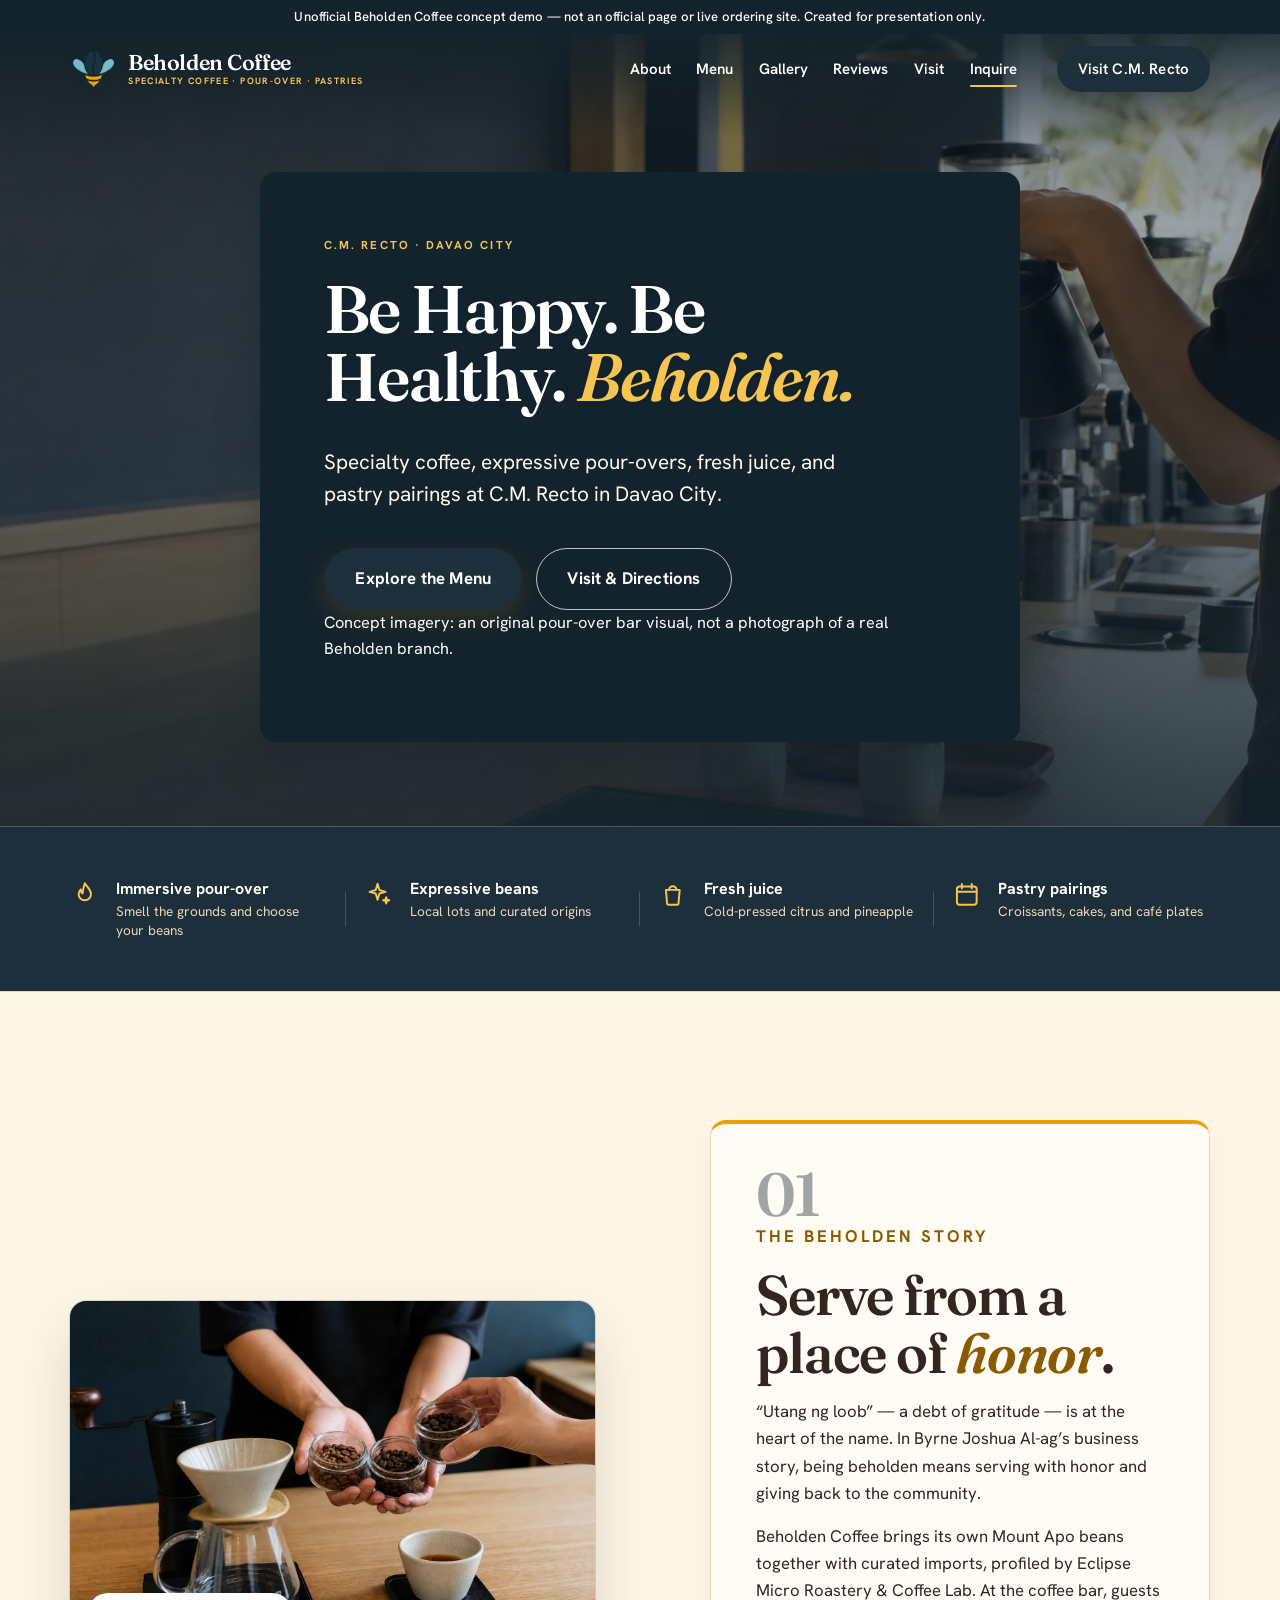
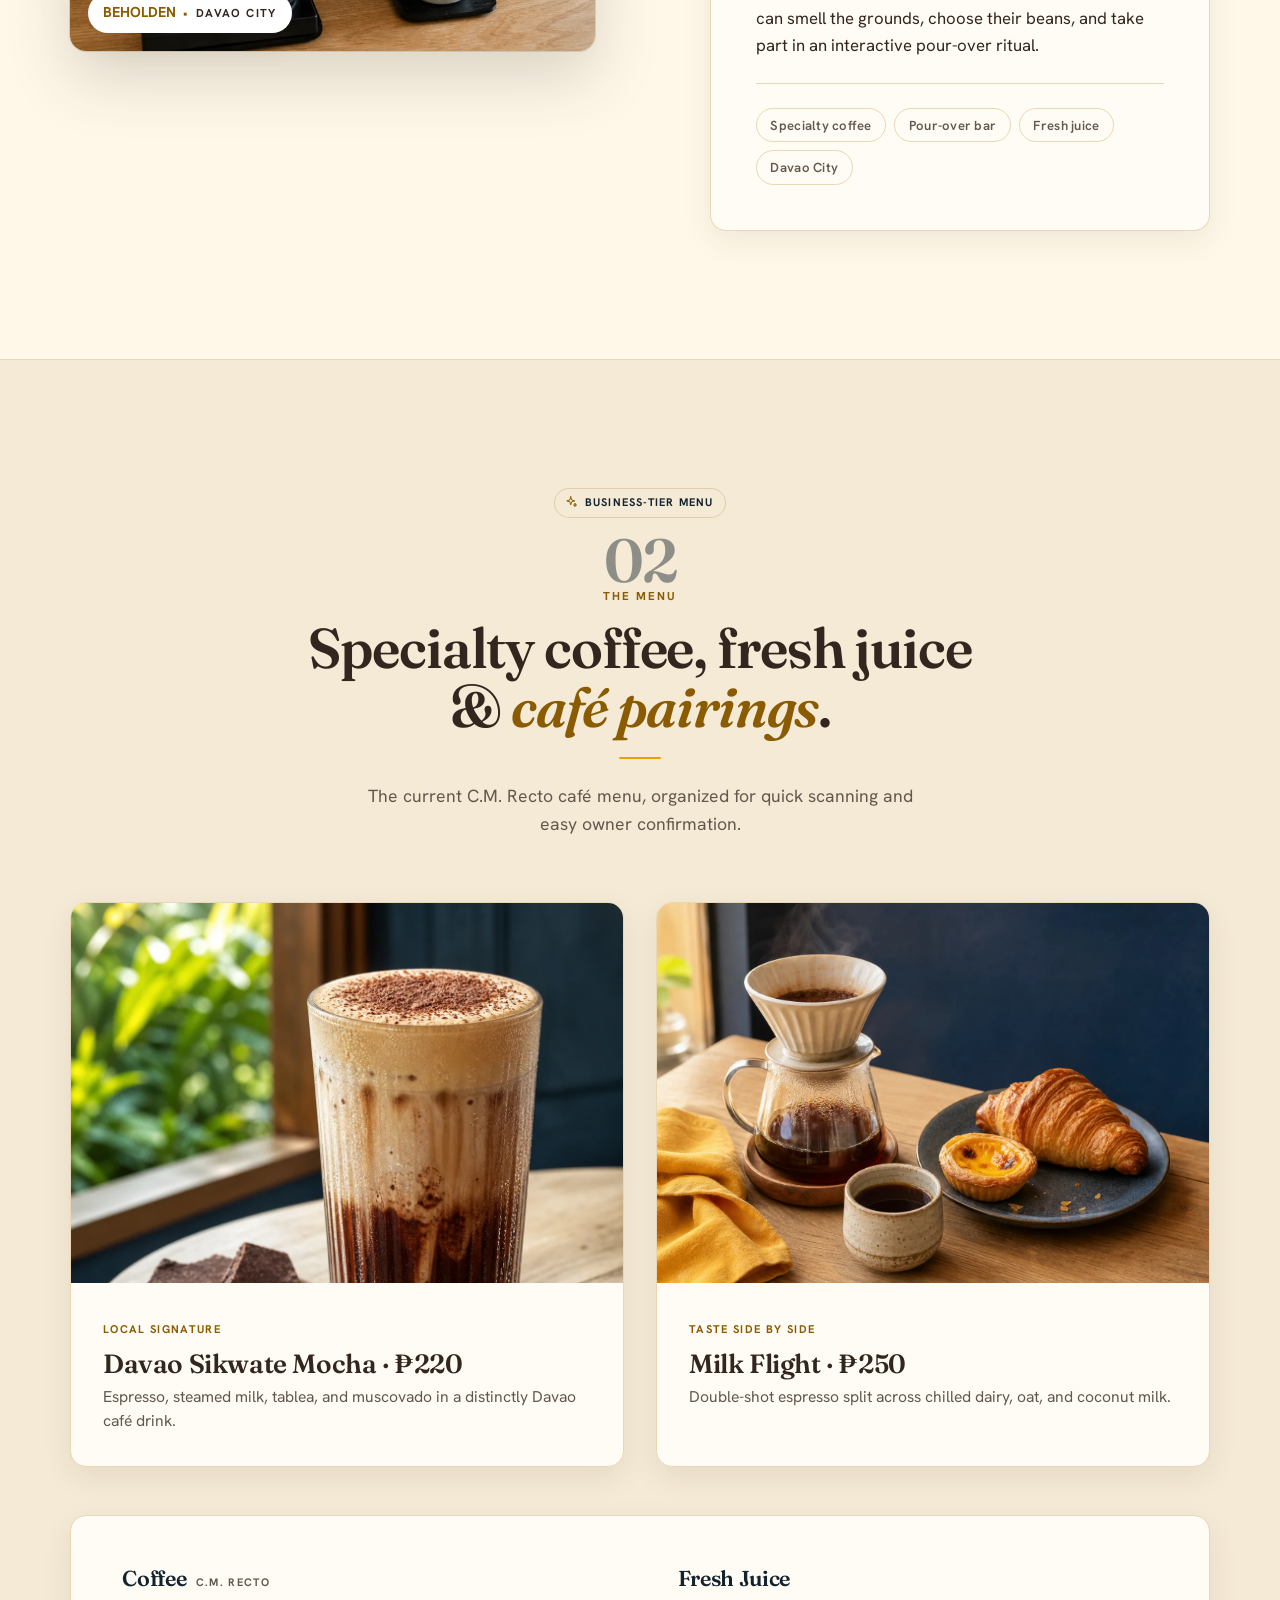
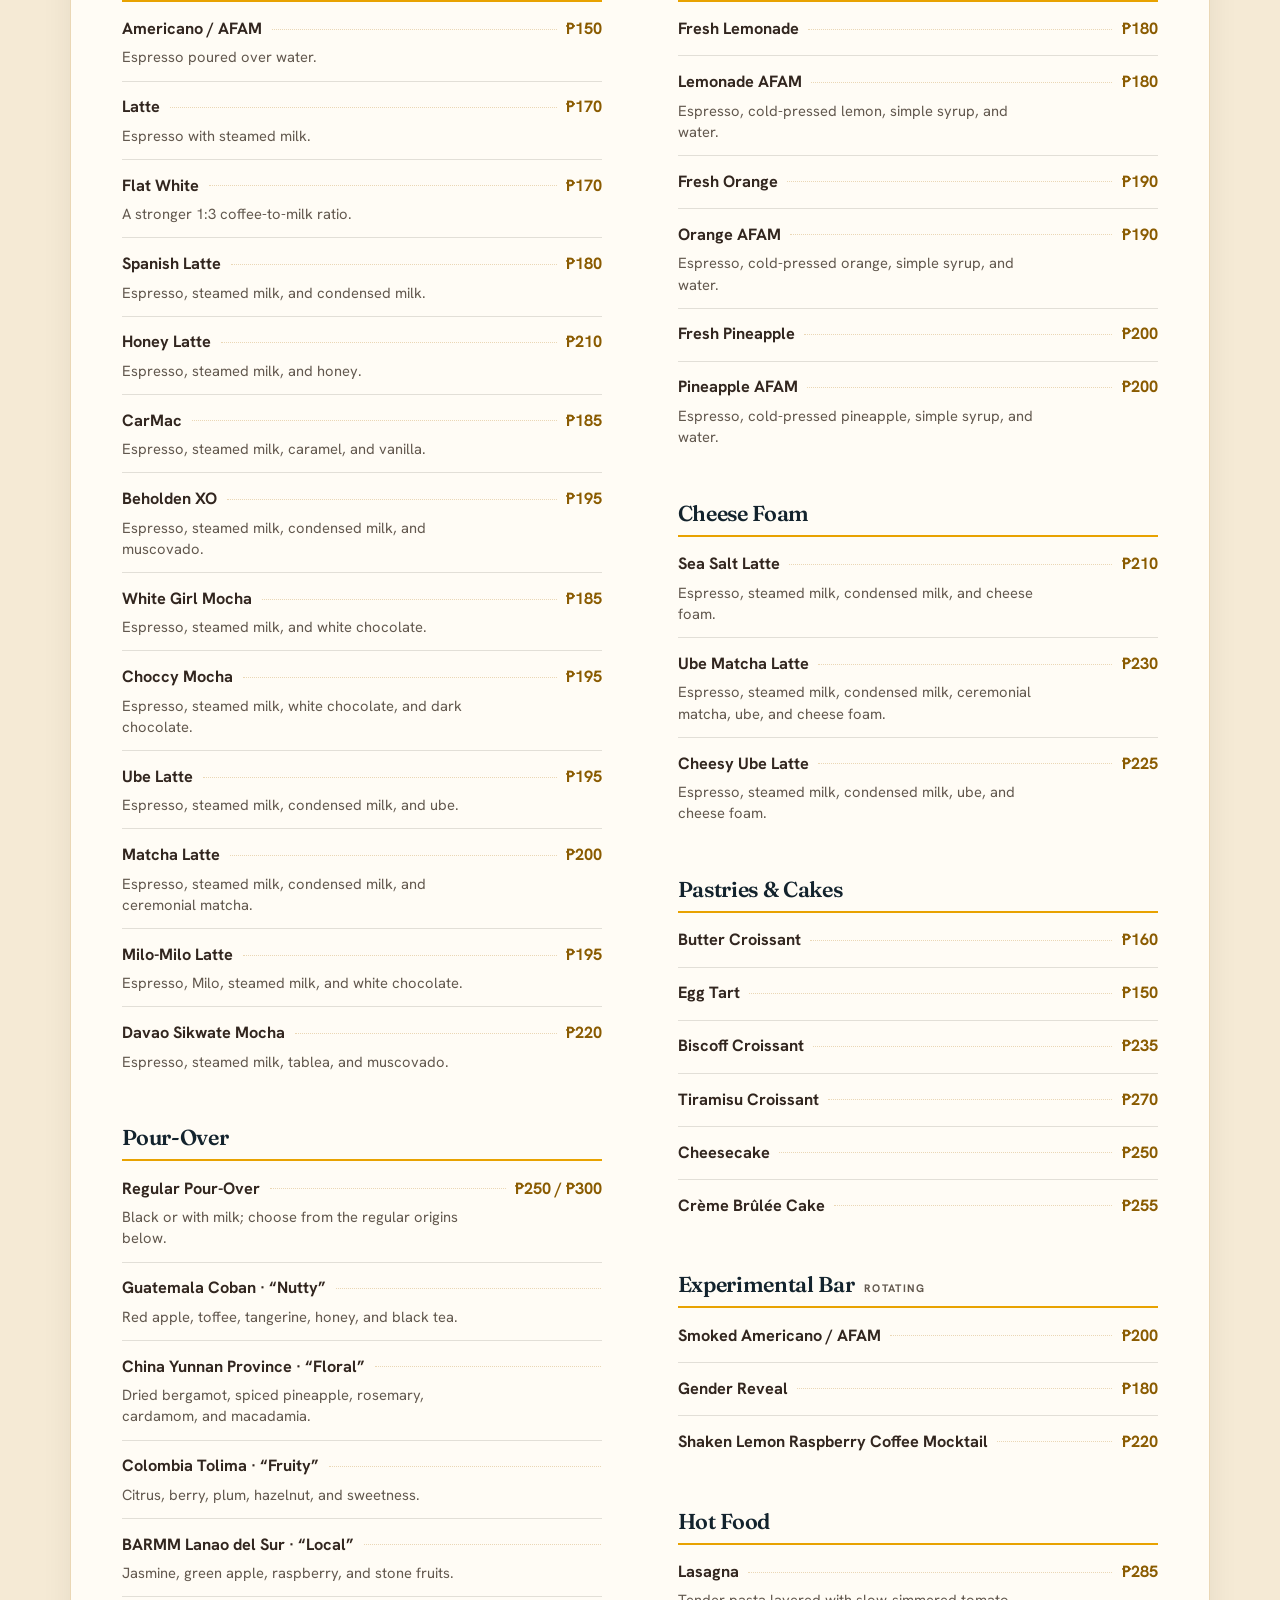
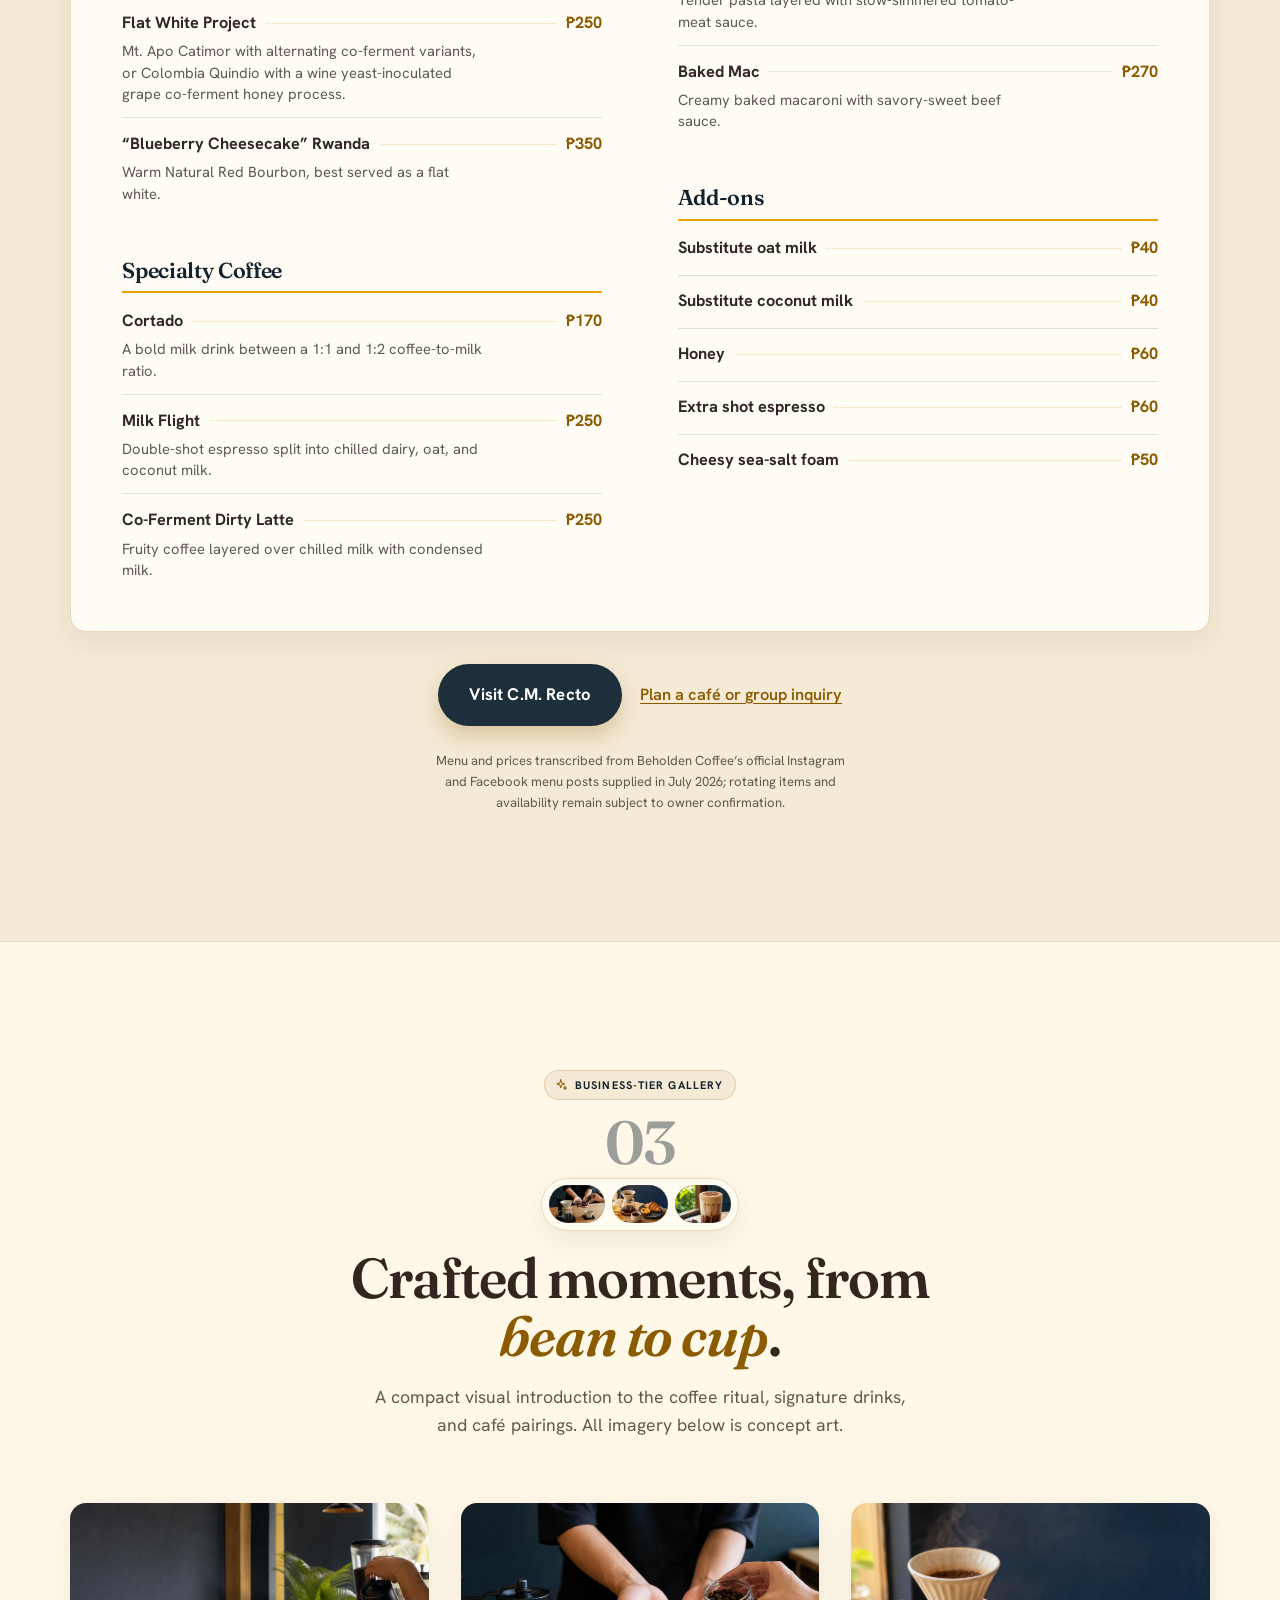
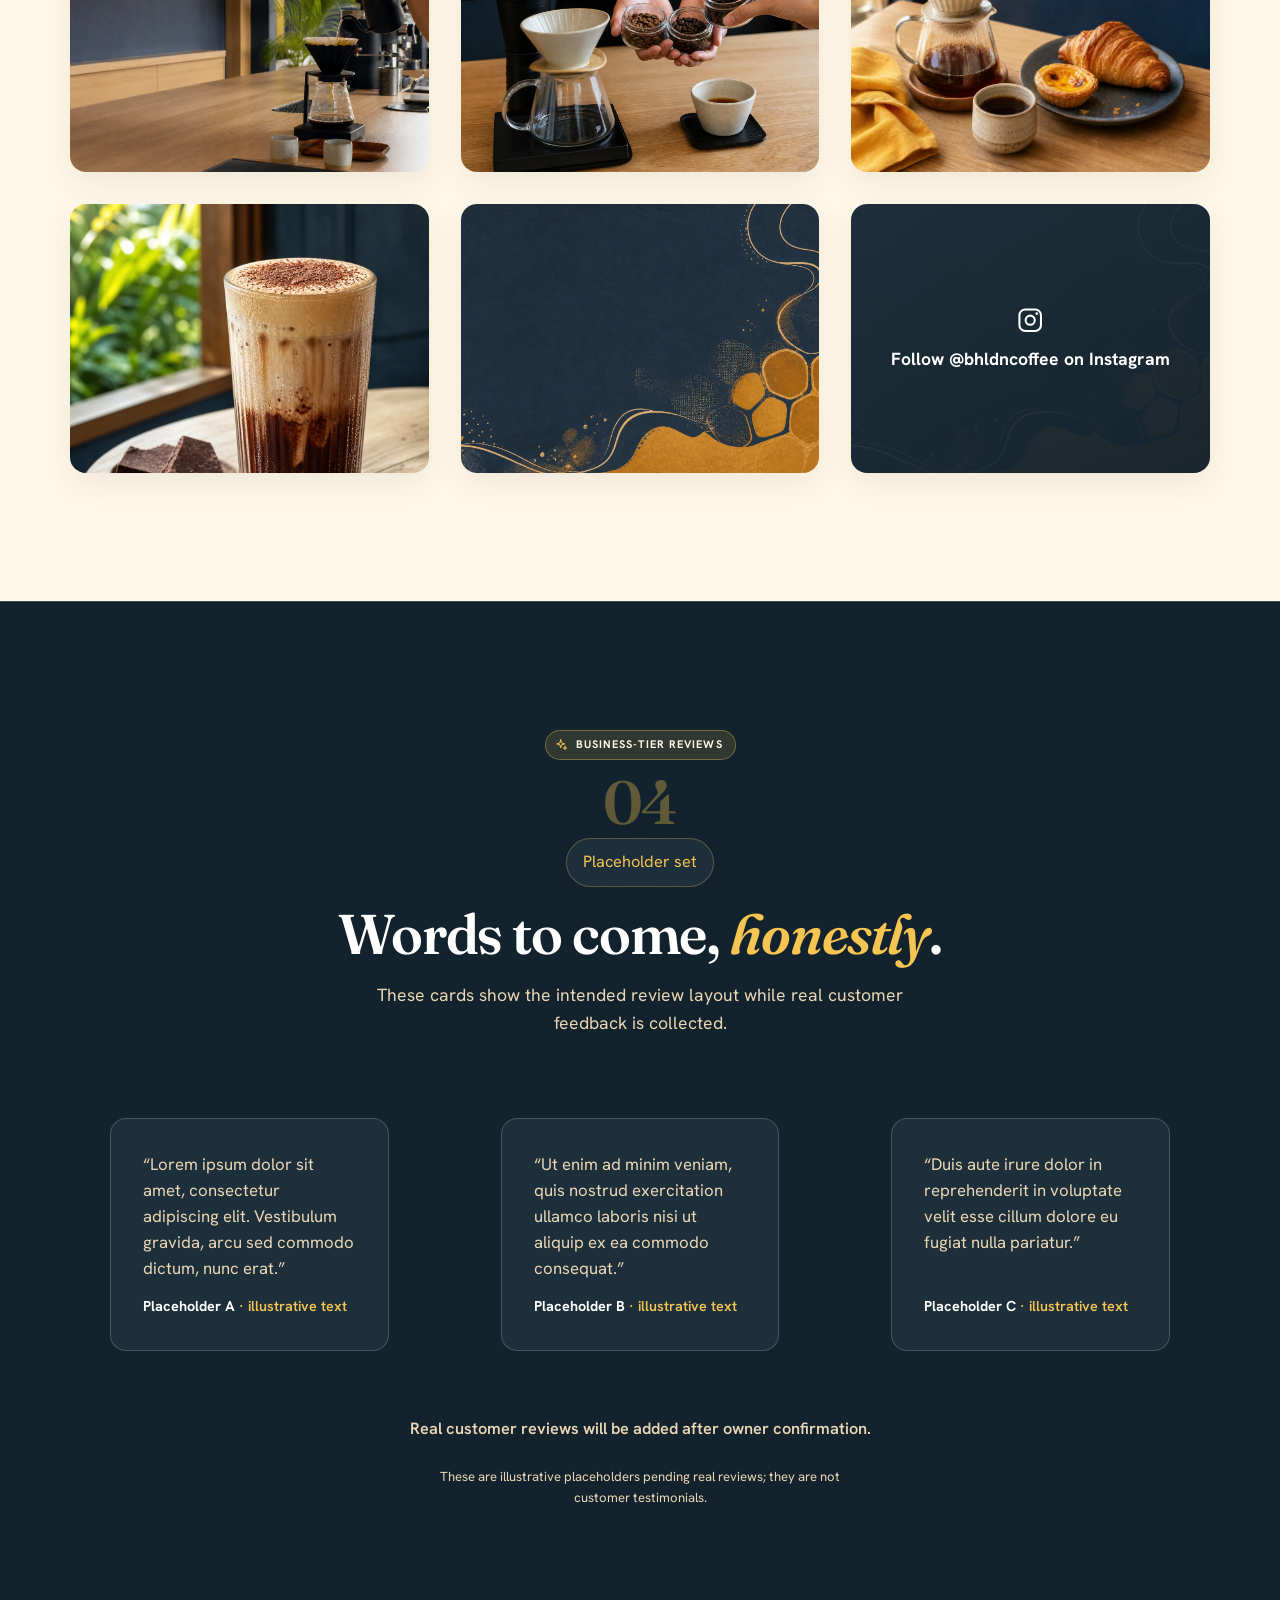
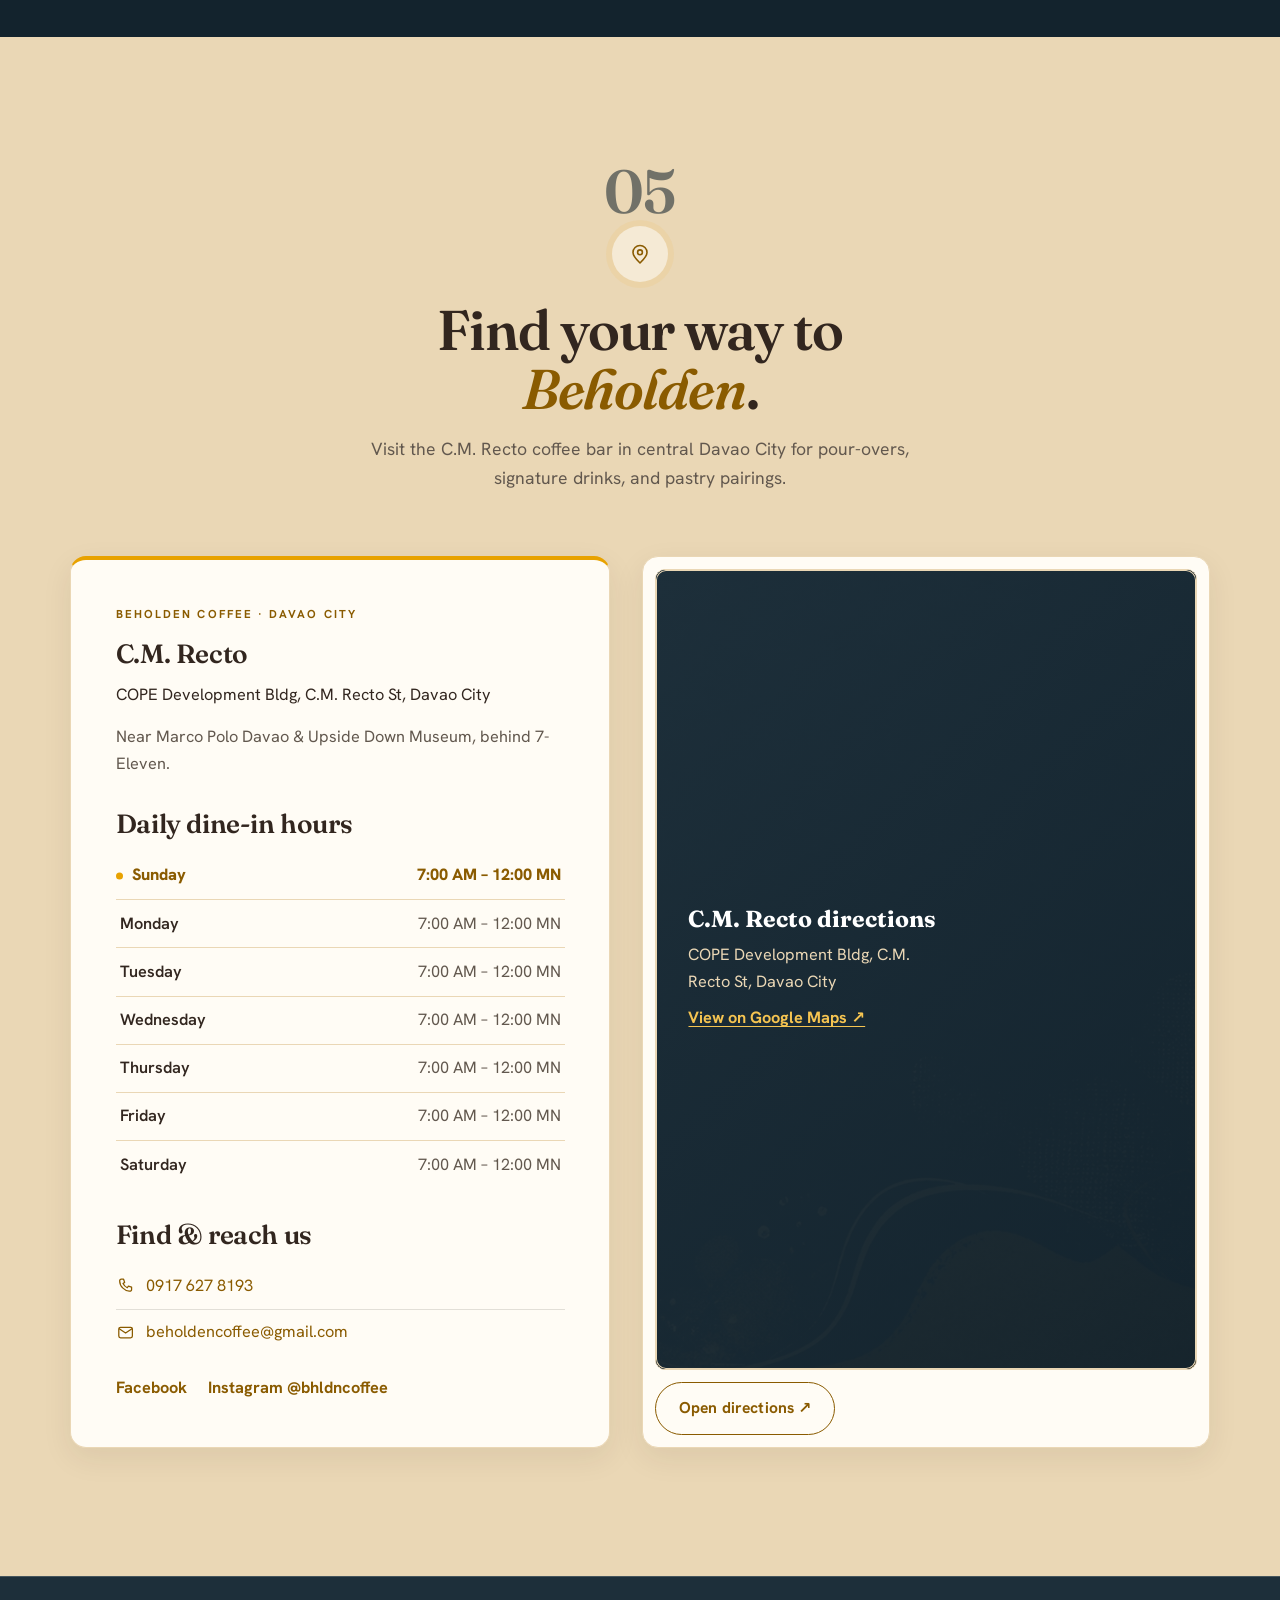
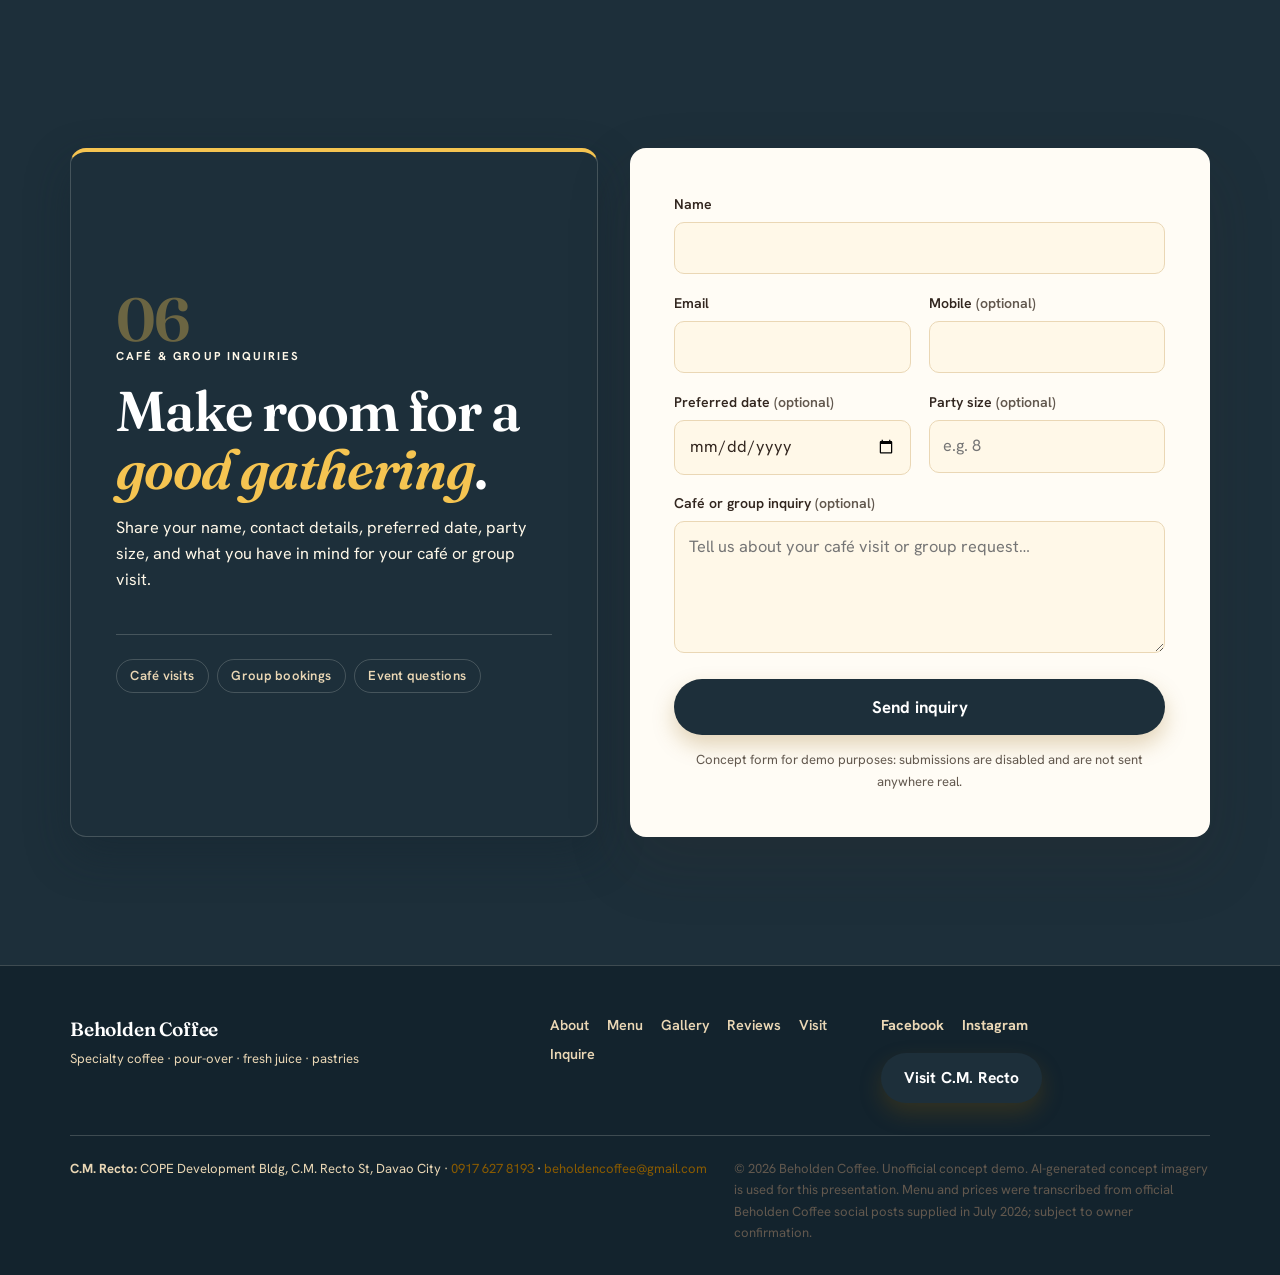
==== commit 0b988148: "Fix hero translucency and correct site URLs and address details Hero: - Make the copy panel solid na" ====
--- a/index.html
+++ b/index.html
@@ -7,7 +7,7 @@
 <title>Beholden Coffee — Specialty Coffee at C.M. Recto, Davao City</title>
 <meta name="description" content="Visit Beholden Coffee at C.M. Recto in Davao City for specialty coffee, expressive pour-overs, fresh juice, pastries, and café plates.">
 <meta name="theme-color" content="#E8A200">
-<link rel="canonical" href="https://beholden-coffee-demo.netlify.app/">
+<link rel="canonical" href="https://demo-beholdencoffee.netlify.app/">
 <link rel="preload" as="image" href="/assets/hero-pour-over-bar.webp">
 
 <!-- Teaser-demo hardening: keep this page out of search until owner confirmation. -->
@@ -19,15 +19,15 @@
 <meta property="og:locale" content="en_PH">
 <meta property="og:title" content="Beholden Coffee — Specialty Coffee in Davao City">
 <meta property="og:description" content="Specialty coffee, expressive pour-overs, fresh juice, pastries, and café plates at C.M. Recto in Davao City.">
-<meta property="og:image" content="https://beholden-coffee-demo.netlify.app/assets/hero-pour-over-bar.png">
+<meta property="og:image" content="https://demo-beholdencoffee.netlify.app/assets/hero-pour-over-bar.png">
 <meta property="og:image:width" content="1672">
 <meta property="og:image:height" content="941">
 <meta property="og:image:alt" content="Concept imagery of a barista pouring coffee at a contemporary specialty coffee bar">
-<meta property="og:url" content="https://beholden-coffee-demo.netlify.app/">
+<meta property="og:url" content="https://demo-beholdencoffee.netlify.app/">
 <meta name="twitter:card" content="summary_large_image">
 <meta name="twitter:title" content="Beholden Coffee — Specialty Coffee in Davao City">
 <meta name="twitter:description" content="Specialty coffee, expressive pour-overs, fresh juice, pastries, and café plates at C.M. Recto in Davao City.">
-<meta name="twitter:image" content="https://beholden-coffee-demo.netlify.app/assets/hero-pour-over-bar.png">
+<meta name="twitter:image" content="https://demo-beholdencoffee.netlify.app/assets/hero-pour-over-bar.png">
 <meta name="twitter:image:alt" content="Concept imagery of a barista pouring coffee at a contemporary specialty coffee bar">
 
 <link rel="icon" href="/favicon.ico" sizes="any">
@@ -49,10 +49,10 @@
   "@context": "https://schema.org",
   "@graph": [{
       "@type": "Restaurant",
-      "@id": "https://beholden-coffee-demo.netlify.app/#cm-recto",
+      "@id": "https://demo-beholdencoffee.netlify.app/#cm-recto",
       "name": "Beholden Coffee — C.M. Recto",
-      "url": "https://beholden-coffee-demo.netlify.app/#visit",
-      "hasMenu": "https://beholden-coffee-demo.netlify.app/#menu",
+      "url": "https://demo-beholdencoffee.netlify.app/#visit",
+      "hasMenu": "https://demo-beholdencoffee.netlify.app/#menu",
       "telephone": "+63 917 627 8193",
       "email": "beholdencoffee@gmail.com",
       "sameAs": [
@@ -63,7 +63,7 @@
       "priceRange": "₱₱",
       "address": {
         "@type": "PostalAddress",
-        "streetAddress": "COPE Development Bldg, C.M. Recto Ave, Davao City",
+        "streetAddress": "COPE Development Bldg, C.M. Recto St, Davao City",
         "addressLocality": "Davao City",
         "addressCountry": "PH"
       },
@@ -388,7 +388,7 @@
       <div class="visit-card visit-info reveal">
         <p class="eyebrow">Beholden Coffee · Davao City</p>
         <h3 id="cm-recto">C.M. Recto</h3>
-        <p>COPE Development Bldg, C.M. Recto Ave, Davao City</p>
+        <p>COPE Development Bldg, C.M. Recto St, Davao City</p>
         <p class="muted">Near Marco Polo Davao &amp; Upside Down Museum, behind 7-Eleven.</p>
 
         <h3 class="mt">Daily dine-in hours</h3>
@@ -419,15 +419,15 @@
         <div class="map-embed">
           <div class="map-fallback">
             <strong>C.M. Recto directions</strong>
-            <p>COPE Development Bldg, C.M. Recto Ave, Davao City</p>
-            <a href="https://www.google.com/maps/search/?api=1&amp;query=COPE+Development+Bldg%2C+C.M.+Recto+Ave%2C+Davao+City" target="_blank" rel="noopener">View on Google Maps ↗</a>
+            <p>COPE Development Bldg, C.M. Recto St, Davao City</p>
+            <a href="https://www.google.com/maps/search/?api=1&amp;query=Beholden+Coffee+Experience+-+CM+Recto%2C+Davao+City" target="_blank" rel="noopener">View on Google Maps ↗</a>
           </div>
           <iframe
-            title="Map to Beholden Coffee at COPE Development Bldg, C.M. Recto Ave, Davao City"
-            src="https://maps.google.com/maps?q=COPE%20Development%20Bldg%2C%20C.M.%20Recto%20Ave%2C%20Davao%20City&amp;t=&amp;z=16&amp;ie=UTF8&amp;iwloc=&amp;output=embed"
+            title="Map to Beholden Coffee at COPE Development Bldg, C.M. Recto St, Davao City"
+            src="https://maps.google.com/maps?q=Beholden%20Coffee%20Experience%20CM%20Recto%2C%20Davao%20City&amp;t=&amp;z=16&amp;ie=UTF8&amp;iwloc=&amp;output=embed"
             loading="lazy" referrerpolicy="no-referrer-when-downgrade"></iframe>
         </div>
-        <a class="btn btn-outline map-btn" href="https://www.google.com/maps/search/?api=1&amp;query=COPE+Development+Bldg%2C+C.M.+Recto+Ave%2C+Davao+City" target="_blank" rel="noopener">Open directions ↗</a>
+        <a class="btn btn-outline map-btn" href="https://www.google.com/maps/search/?api=1&amp;query=Beholden+Coffee+Experience+-+CM+Recto%2C+Davao+City" target="_blank" rel="noopener">Open directions ↗</a>
       </div>
     </div>
   </div>
@@ -447,8 +447,8 @@
     </div>
 
     <form name="inquiry" method="POST" action="https://formspree.io/f/YOUR_FORM_ID" class="book-form reveal">
-      <input type="hidden" name="_subject" value="New café or group inquiry from beholden-coffee-demo.netlify.app">
-      <input type="hidden" name="_next" value="https://beholden-coffee-demo.netlify.app/thanks.html">
+      <input type="hidden" name="_subject" value="New café or group inquiry from demo-beholdencoffee.netlify.app">
+      <input type="hidden" name="_next" value="https://demo-beholdencoffee.netlify.app/thanks.html">
       <p class="hp"><label>Don't fill this out: <input name="_gotcha" tabindex="-1" autocomplete="off"></label></p>
 
       <div class="field">
@@ -512,11 +512,11 @@
     </div>
   </div>
   <div class="container footer-legal">
-    <p><strong>C.M. Recto:</strong> COPE Development Bldg, C.M. Recto Ave, Davao City · <a href="tel:+639176278193">0917 627 8193</a> · <a href="mailto:beholdencoffee@gmail.com">beholdencoffee@gmail.com</a></p>
+    <p><strong>C.M. Recto:</strong> COPE Development Bldg, C.M. Recto St, Davao City · <a href="tel:+639176278193">0917 627 8193</a> · <a href="mailto:beholdencoffee@gmail.com">beholdencoffee@gmail.com</a></p>
     <p class="muted"><span>© <span id="year">2026</span> Beholden Coffee.</span> Unofficial concept demo. AI-generated concept imagery is used for this presentation. Menu and prices were transcribed from official Beholden Coffee social posts supplied in July 2026; subject to owner confirmation.</p>
   </div>
 </footer>
 
-<script src="/script.js?v=20260722" defer></script>
+<script src="/script.js?v=20260722b" defer></script>
 </body>
 </html>
--- a/styles.css
+++ b/styles.css
@@ -56,10 +56,10 @@
   --cream-header-mobile: rgba(255,248,232,.96);
   --header-scrim: rgba(19,35,45,.78);
   --header-scrim-soft: rgba(19,35,45,.24);
-  --hero-scrim-top: rgba(19,35,45,.72);
-  --hero-scrim-mid: rgba(19,35,45,.56);
-  --hero-scrim-bottom: rgba(19,35,45,.94);
-  --hero-panel: rgba(19,35,45,.90);
+  --hero-scrim-top: rgba(19,35,45,.62);
+  --hero-scrim-mid: rgba(19,35,45,.42);
+  --hero-scrim-bottom: rgba(19,35,45,.88);
+  --hero-panel: #13232D;
   --honey-border: rgba(245,196,81,.28);
   --honey-ring: rgba(245,196,81,.56);
   --action-ring: rgba(138,91,0,.36);
@@ -361,12 +361,12 @@
     linear-gradient(180deg, var(--hero-scrim-top) 0%, var(--hero-scrim-mid) 24%, var(--hero-scrim-bottom) 100%),
     url("/assets/hero-pour-over-bar.webp") center/cover no-repeat;
 }
-/* clean navy scrim panel keeps hero copy grounded and legible over the photo */
+/* solid navy panel keeps hero copy grounded and legible over the photo */
 .hero-inner {
   position: relative; max-width: 760px;
   padding: clamp(2.5rem, 1.6rem + 3.4vw, 4rem);
   border-radius: var(--radius);
-  background: var(--hero-panel); backdrop-filter: blur(4px);
+  background: var(--hero-panel);
   box-shadow: var(--shadow-dark);
 }
 .hero .eyebrow { color: var(--honey); margin-bottom: 1.25rem; }
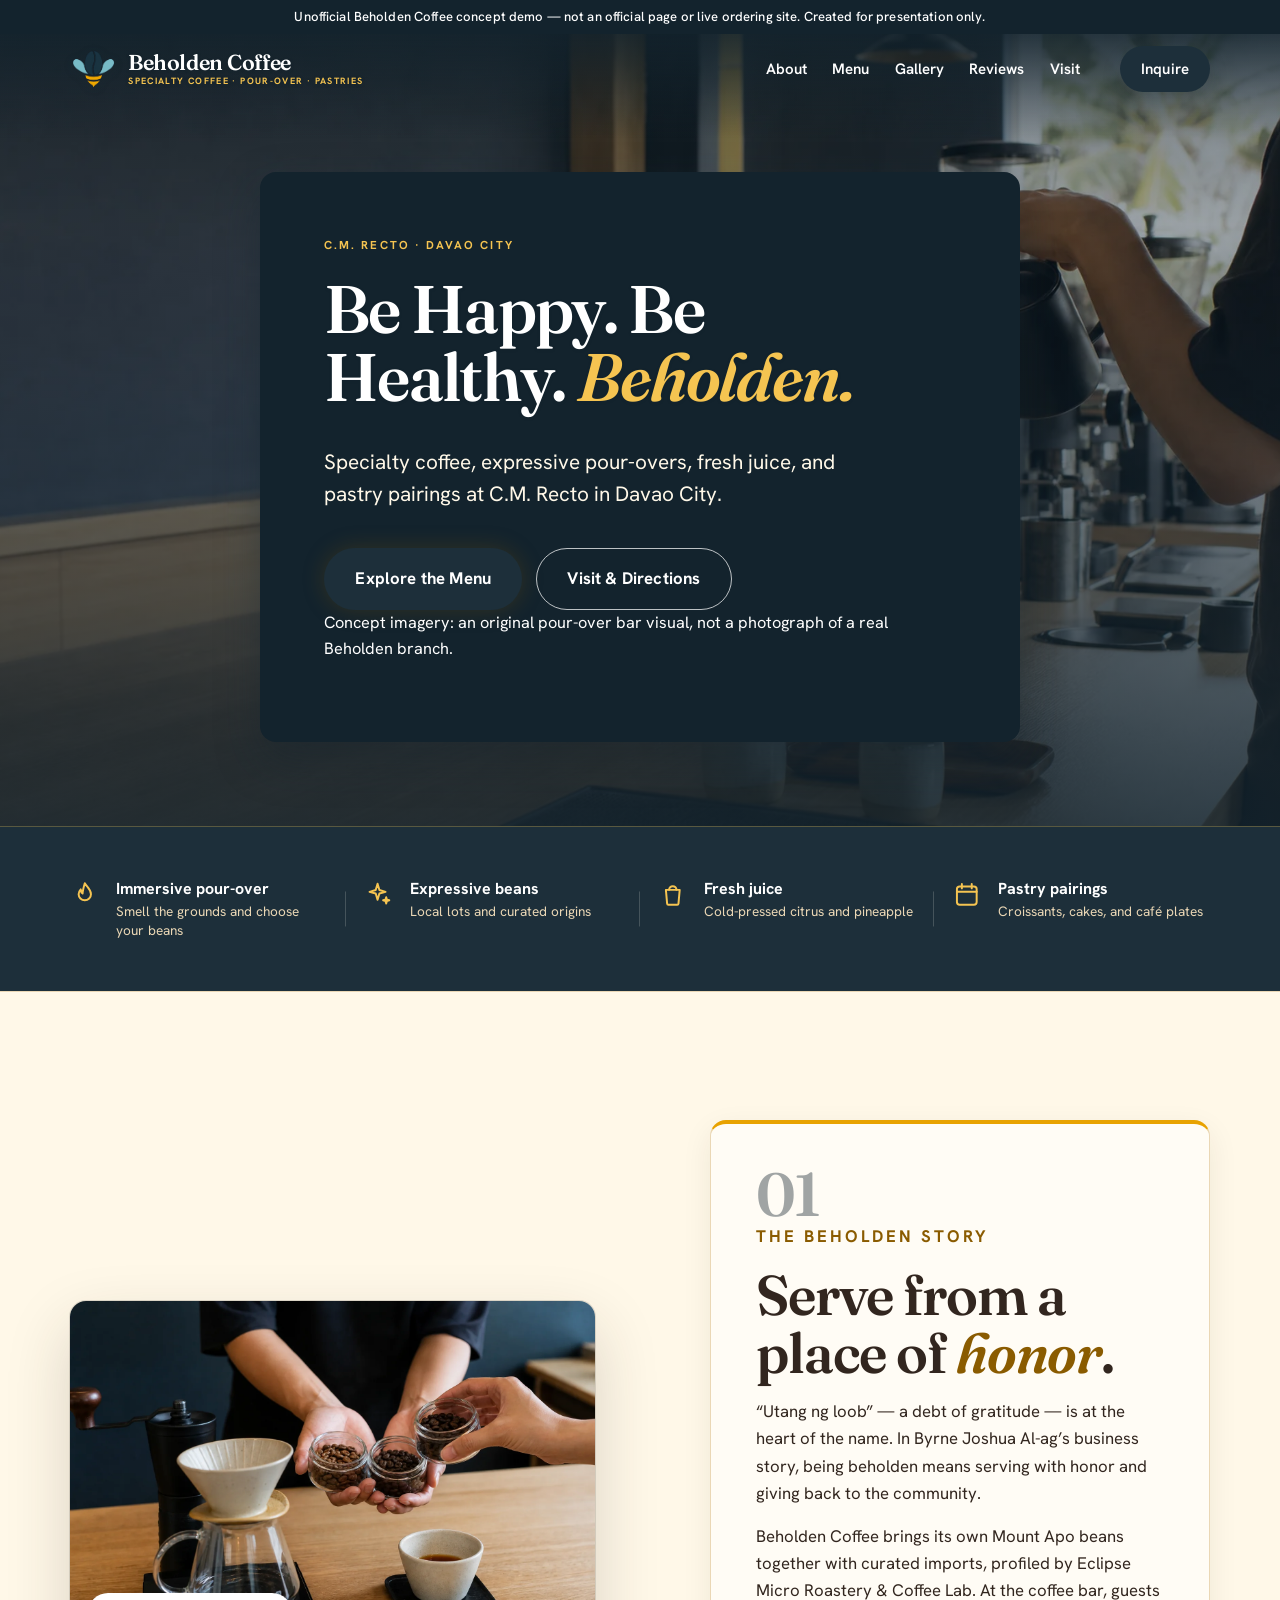
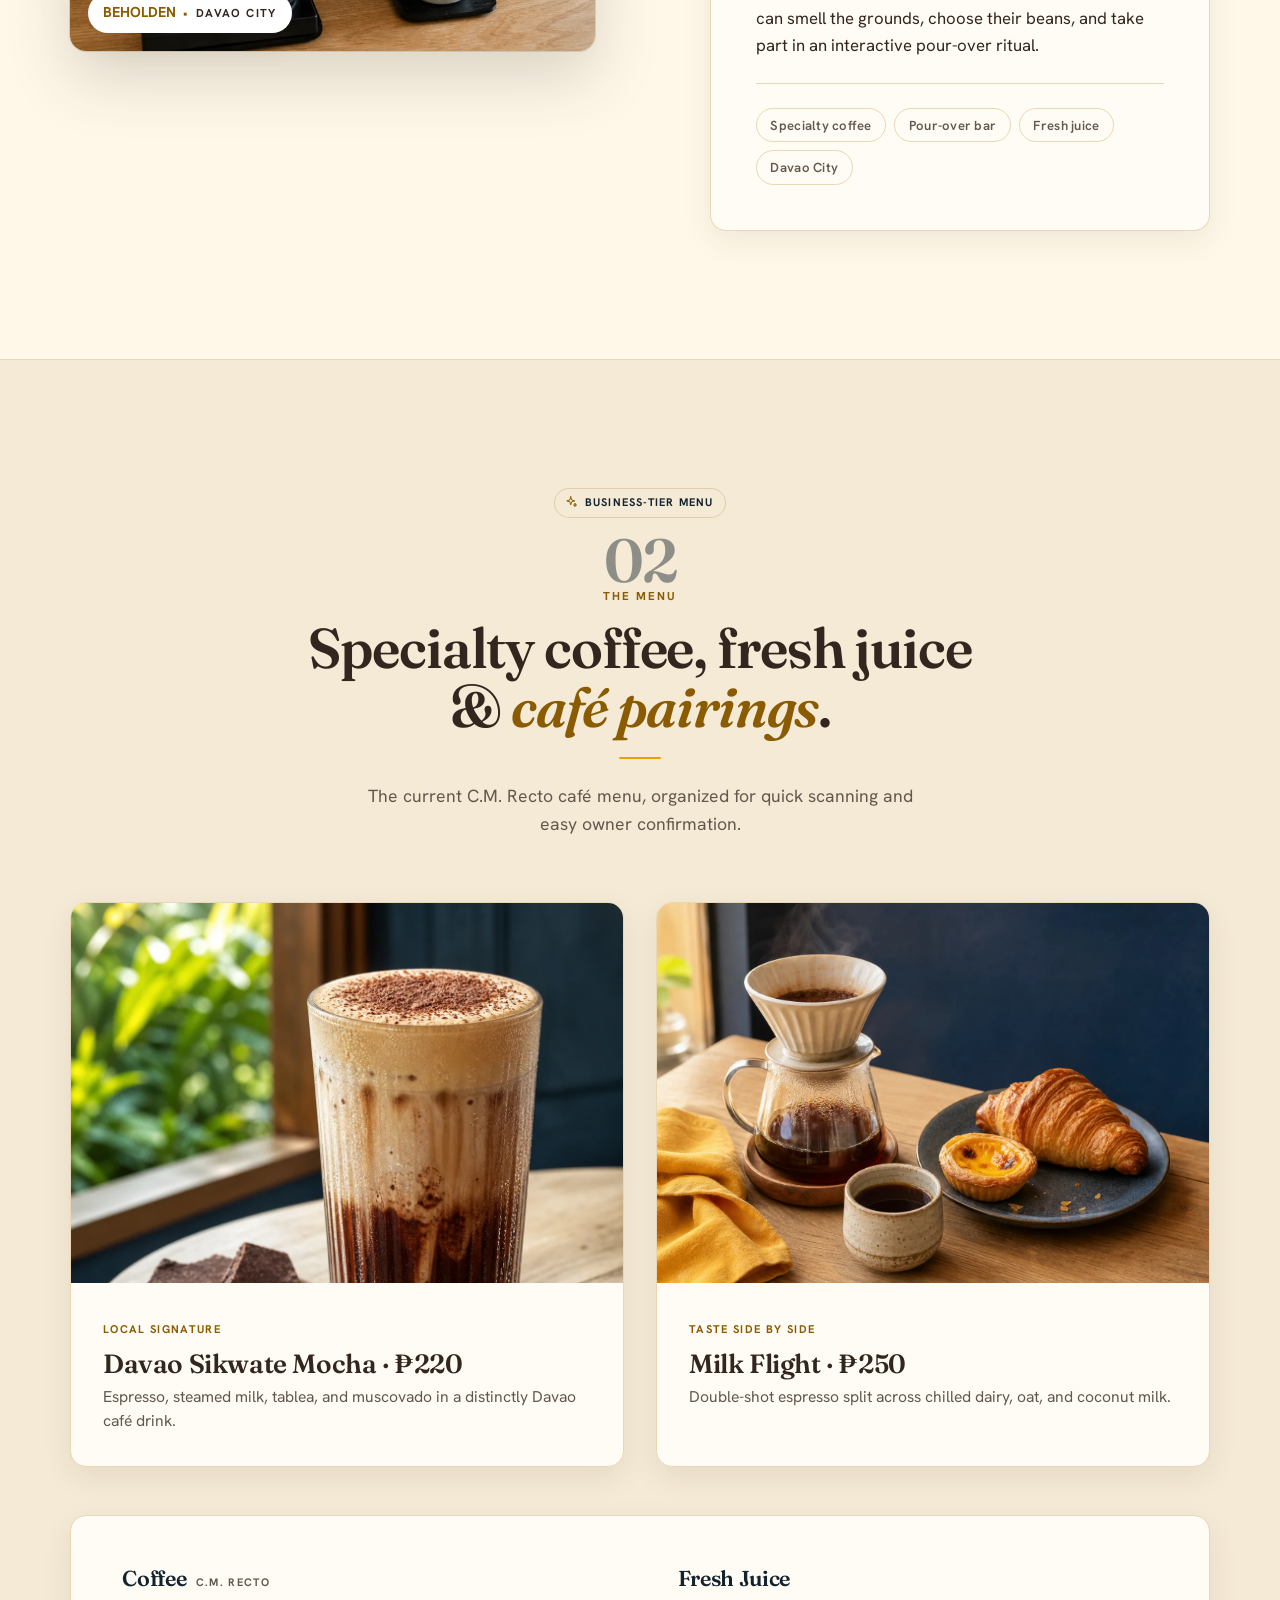
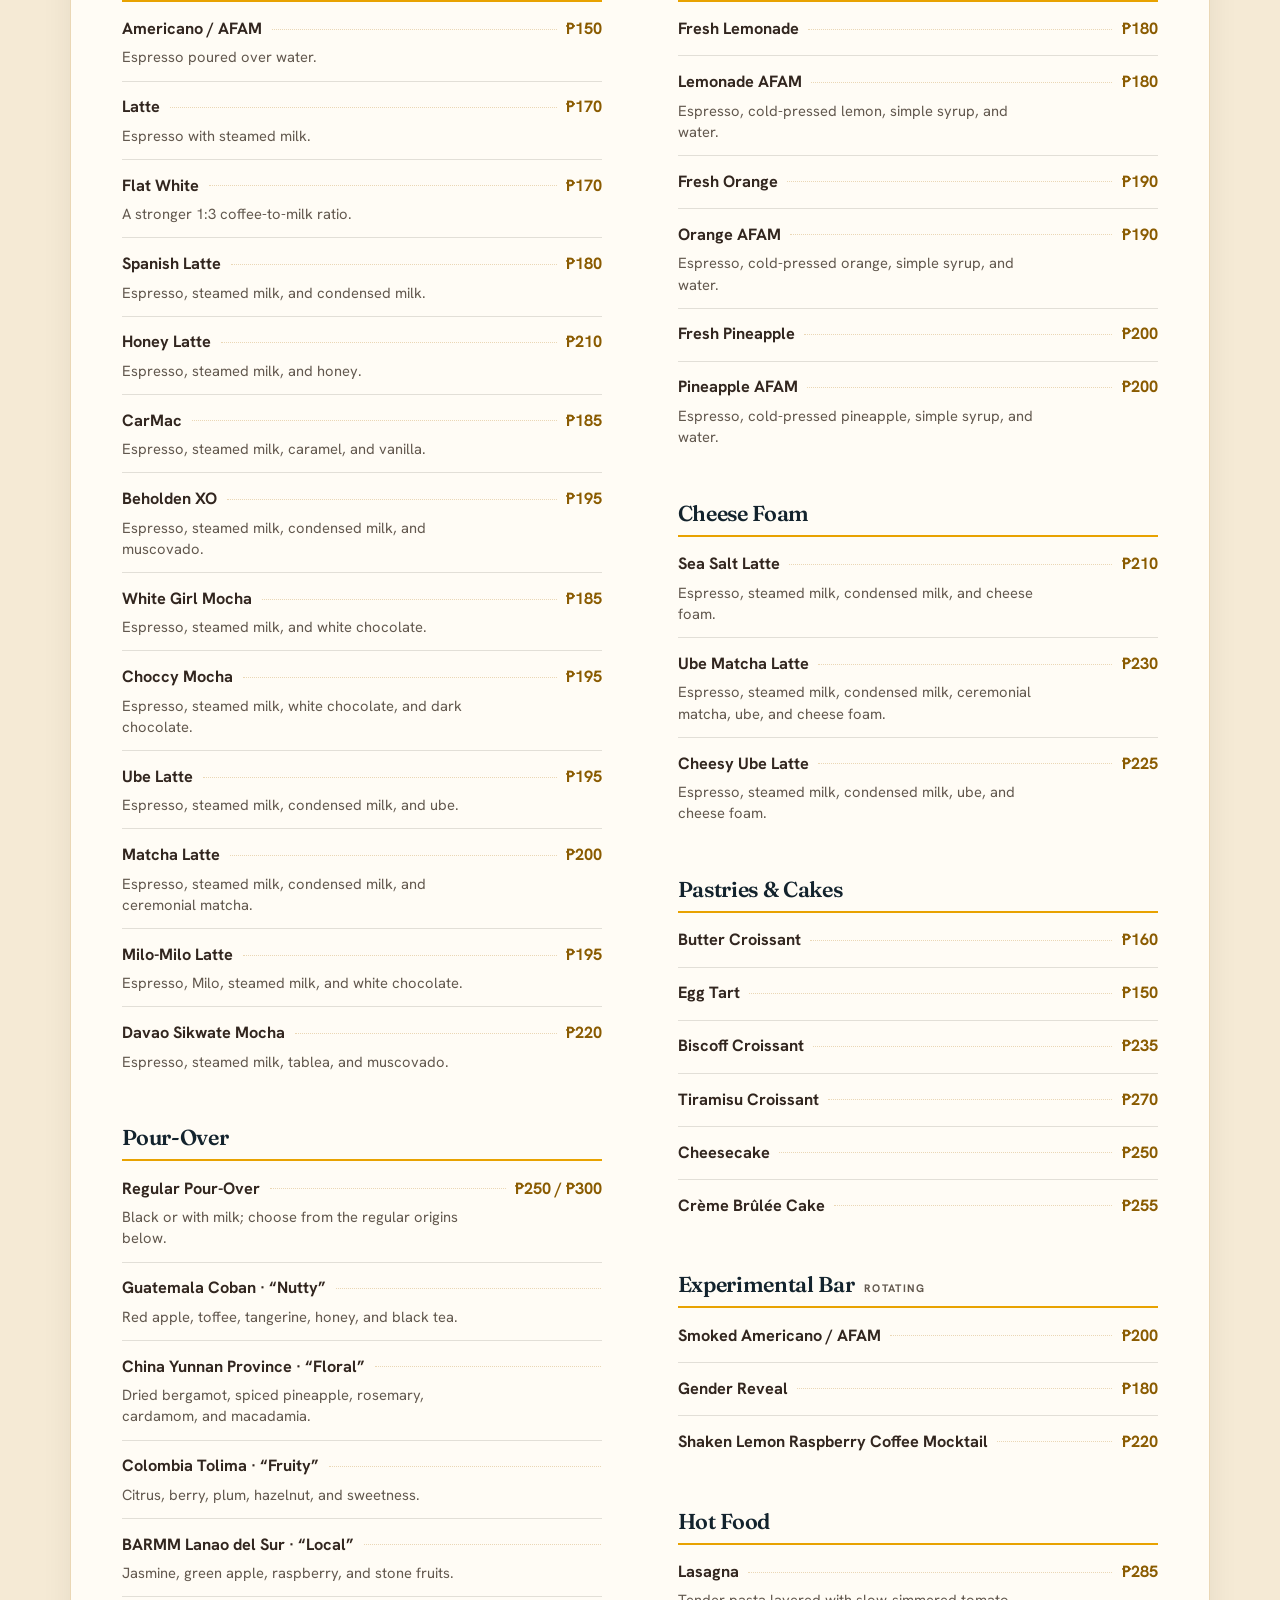
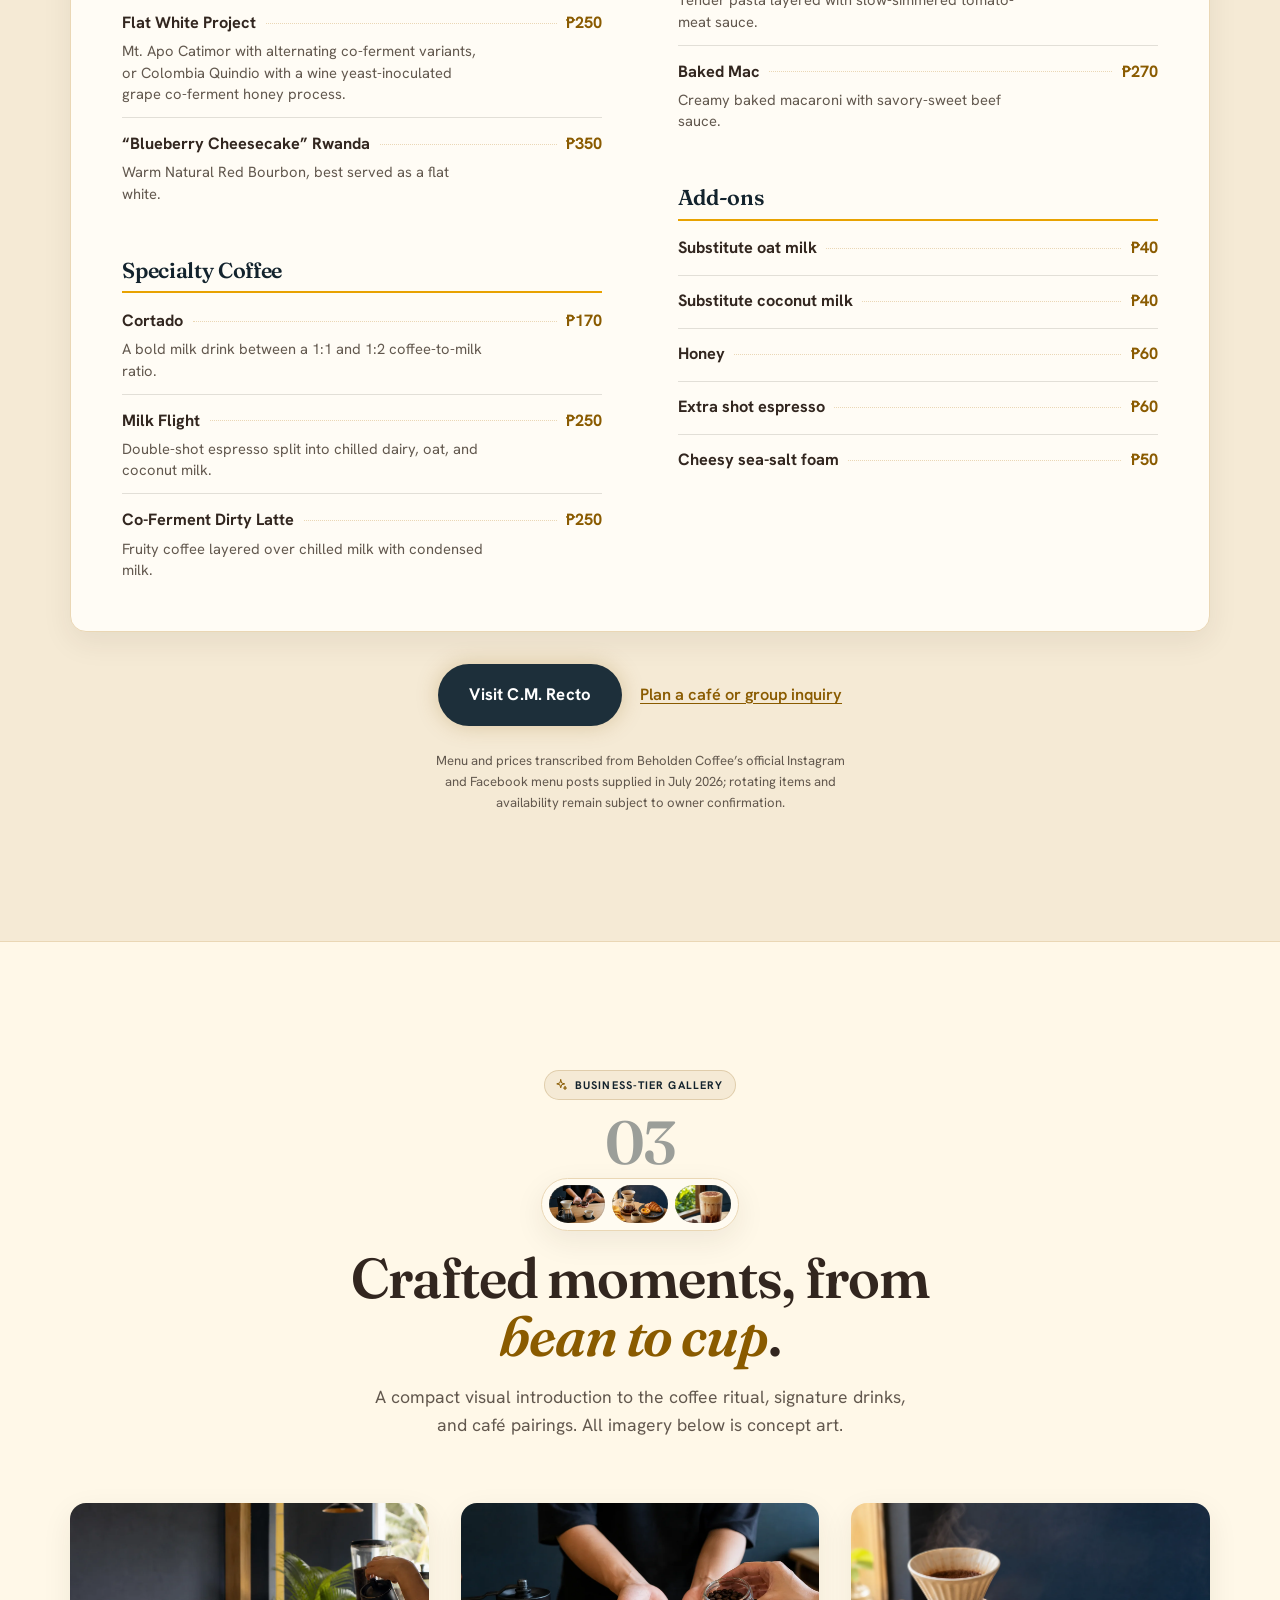
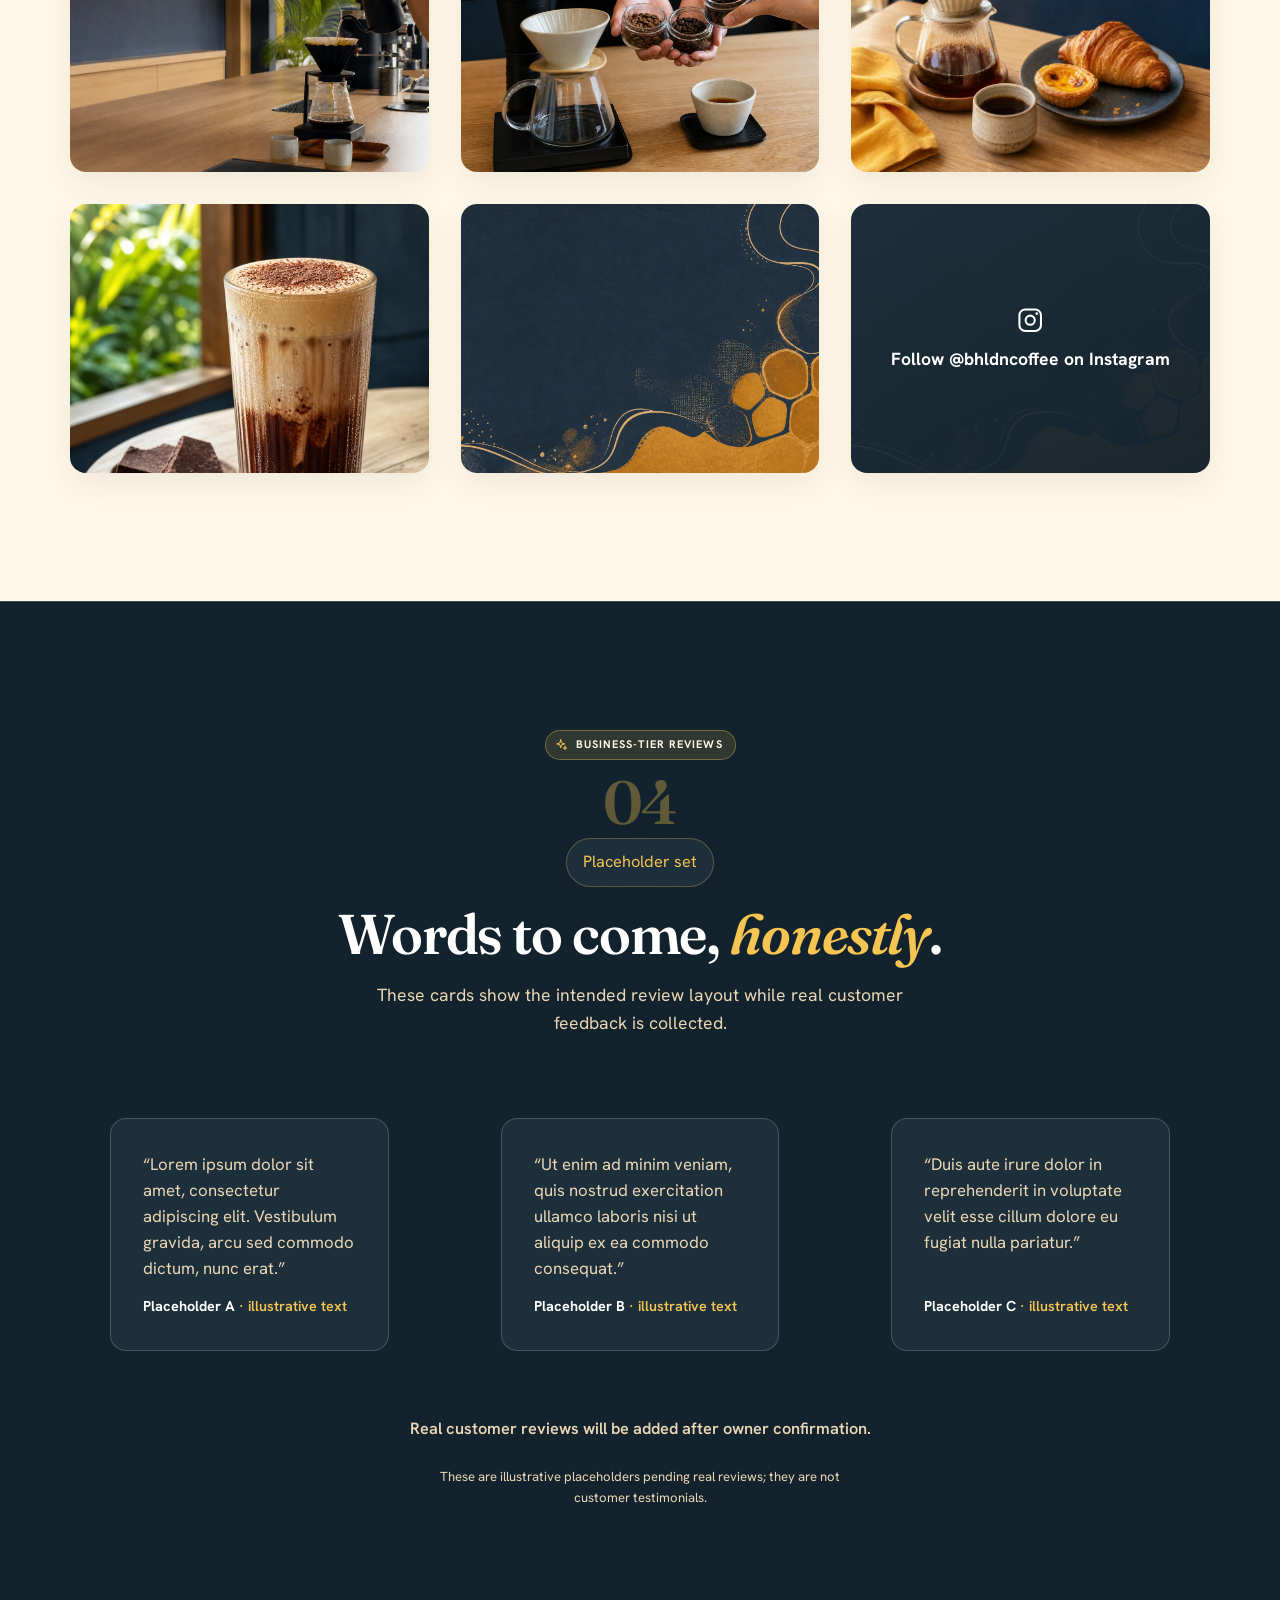
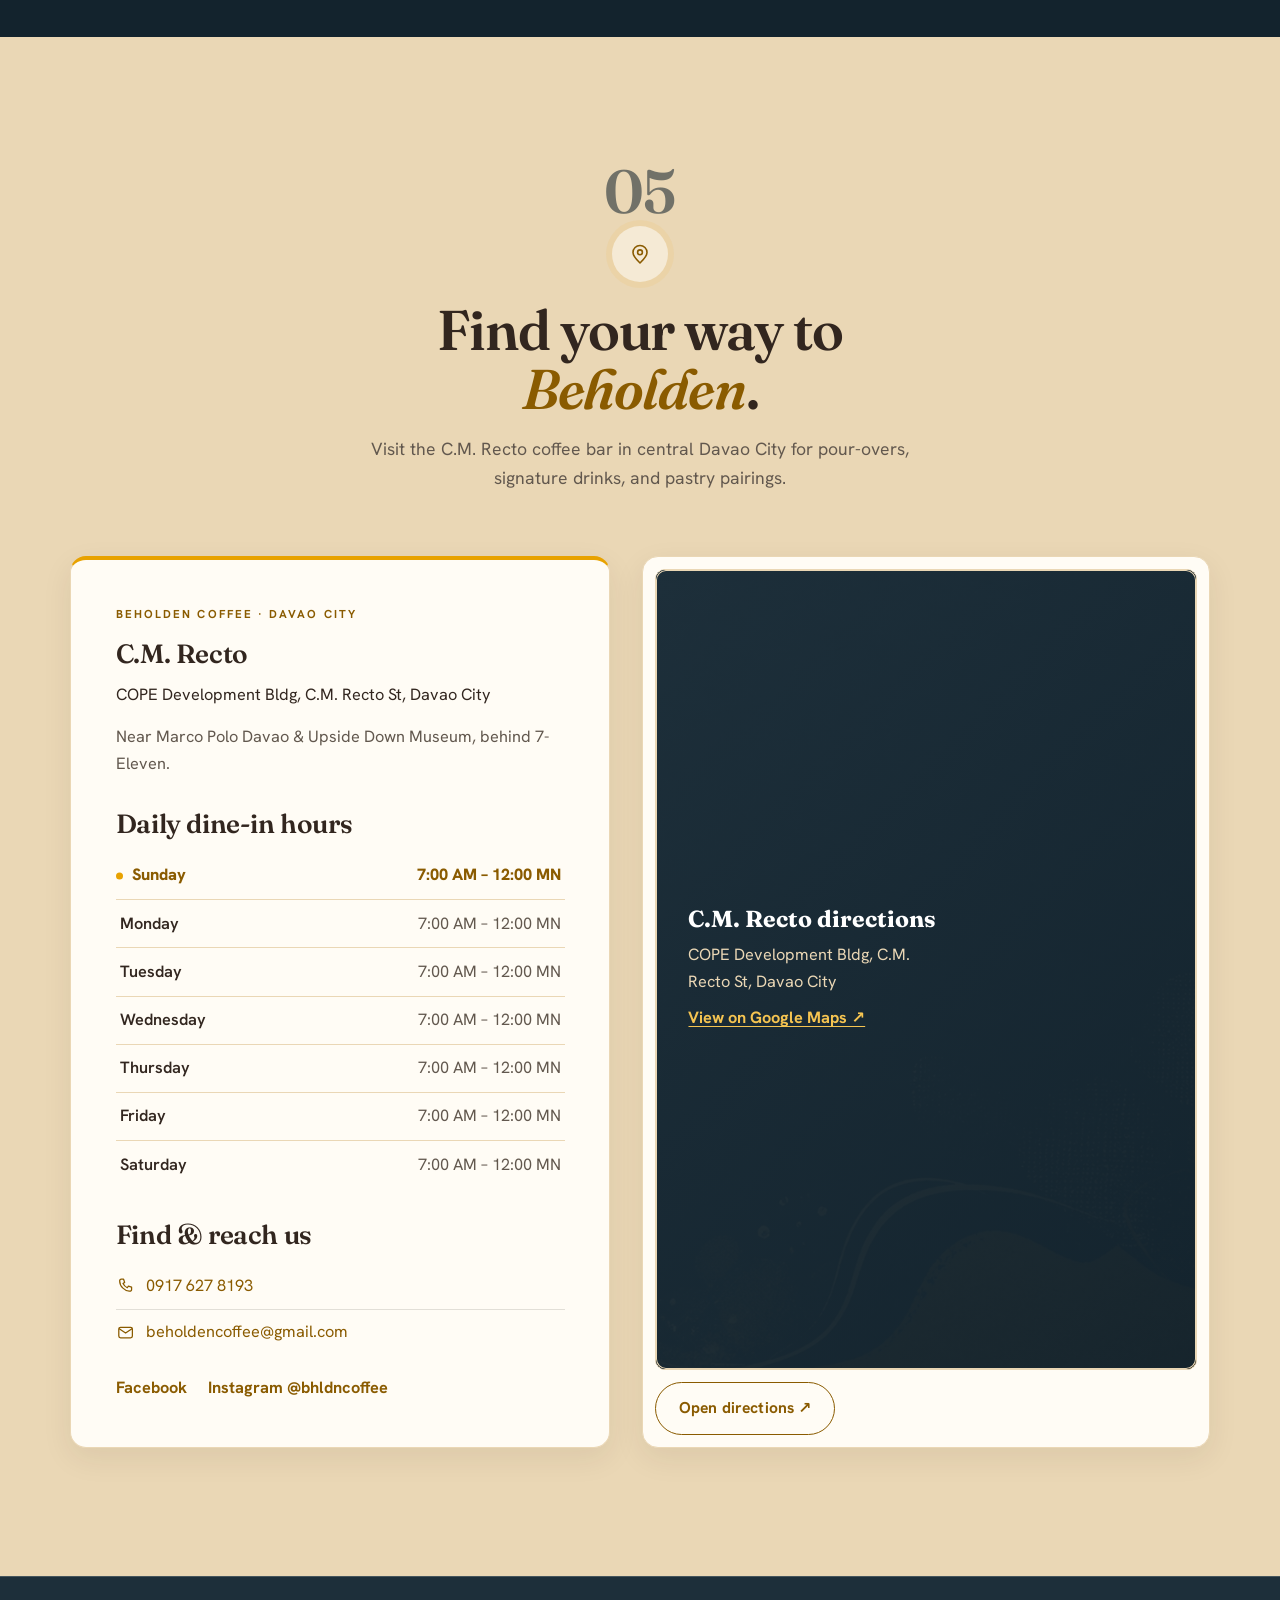
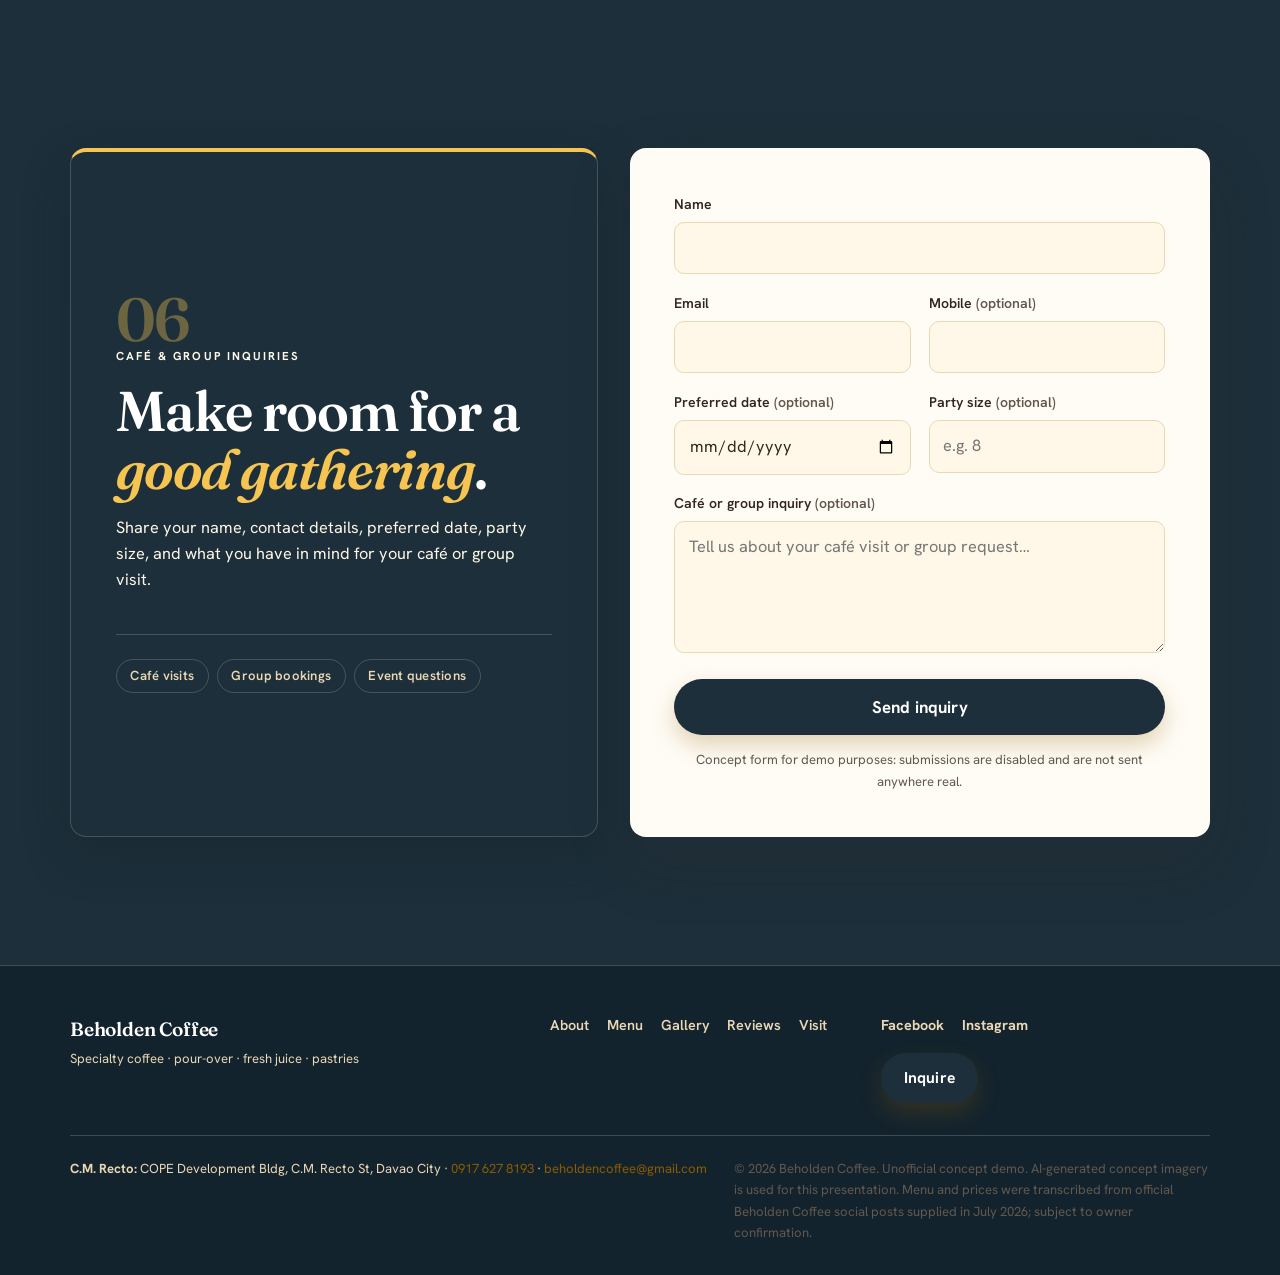
==== commit d24160d6: "CTA + glow fix" ====
--- a/index.html
+++ b/index.html
@@ -116,8 +116,7 @@
       <a href="#gallery">Gallery</a>
       <a href="#reviews">Reviews</a>
       <a href="#visit">Visit</a>
-      <a href="#book">Inquire</a>
-      <a class="btn btn-primary nav-cta" href="#visit">Visit C.M. Recto</a>
+      <a class="btn btn-primary nav-cta" href="#book">Inquire</a>
     </nav>
 
     <button class="nav-toggle" id="navToggle" aria-label="Open menu" aria-expanded="false" aria-controls="nav">
@@ -501,14 +500,13 @@
       <a href="#gallery">Gallery</a>
       <a href="#reviews">Reviews</a>
       <a href="#visit">Visit</a>
-      <a href="#book">Inquire</a>
     </nav>
     <div class="footer-connect">
       <div class="footer-social">
         <a href="https://www.facebook.com/bhldncoffee/" target="_blank" rel="noopener">Facebook</a>
         <a href="https://www.instagram.com/bhldncoffee/" target="_blank" rel="noopener">Instagram</a>
       </div>
-      <a class="btn btn-primary" href="#visit">Visit C.M. Recto</a>
+      <a class="btn btn-primary" href="#book">Inquire</a>
     </div>
   </div>
   <div class="container footer-legal">
--- a/styles.css
+++ b/styles.css
@@ -263,6 +263,11 @@
 .btn:focus-visible { outline: 3px solid var(--honey); outline-offset: 2px; }
 .btn-primary { background: var(--brand-dark); color: var(--white); box-shadow: var(--shadow-action); }
 .btn-primary:hover { background: var(--brand-deep); }
+/* Center ambient glow only on hero Explore the Menu + menu Visit C.M. Recto primaries */
+.hero-actions .btn-primary,
+.menu-cta .btn-primary {
+  box-shadow: 0 0 22px rgba(138, 91, 0, .26);
+}
 .btn-ghost { background: transparent; color: var(--white); border-color: var(--white-border-strong); }
 .btn-ghost:hover { background: var(--white-wash); }
 .btn-outline { background: transparent; color: var(--action); border-color: var(--action); }
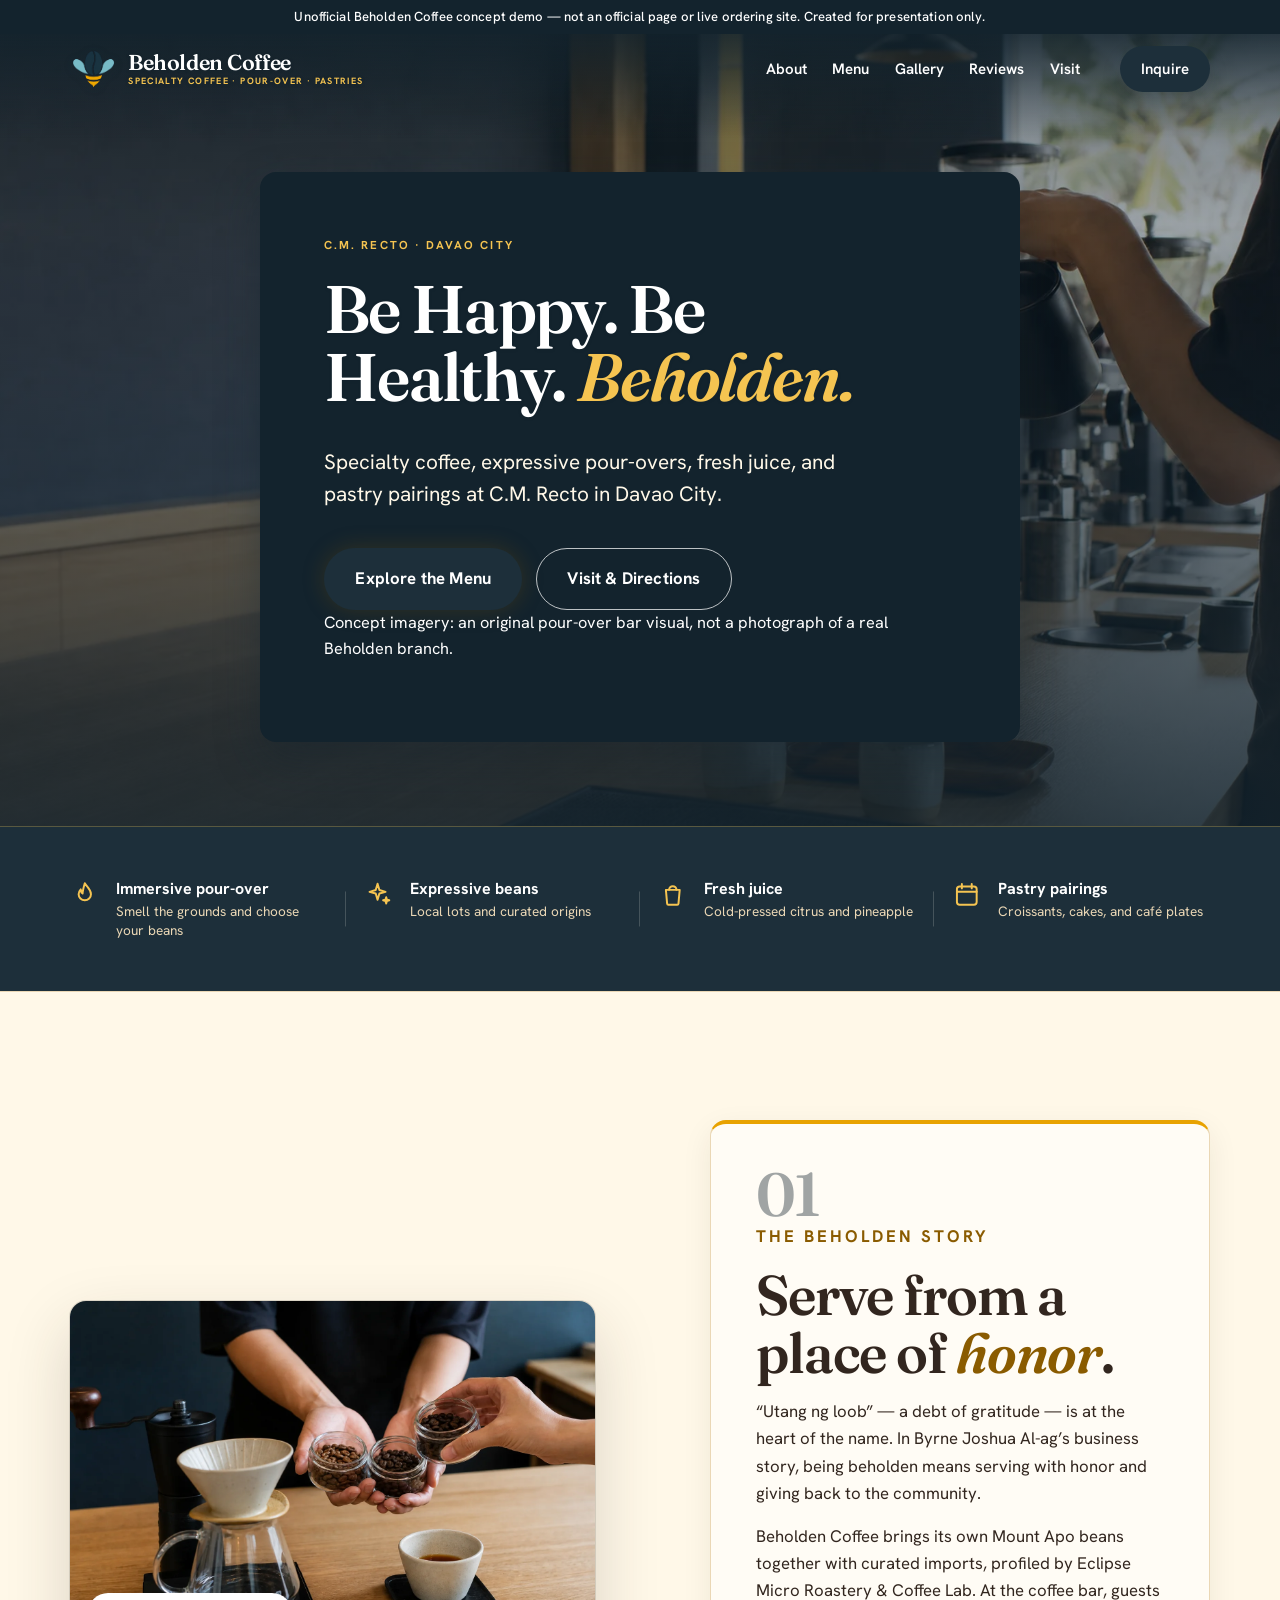
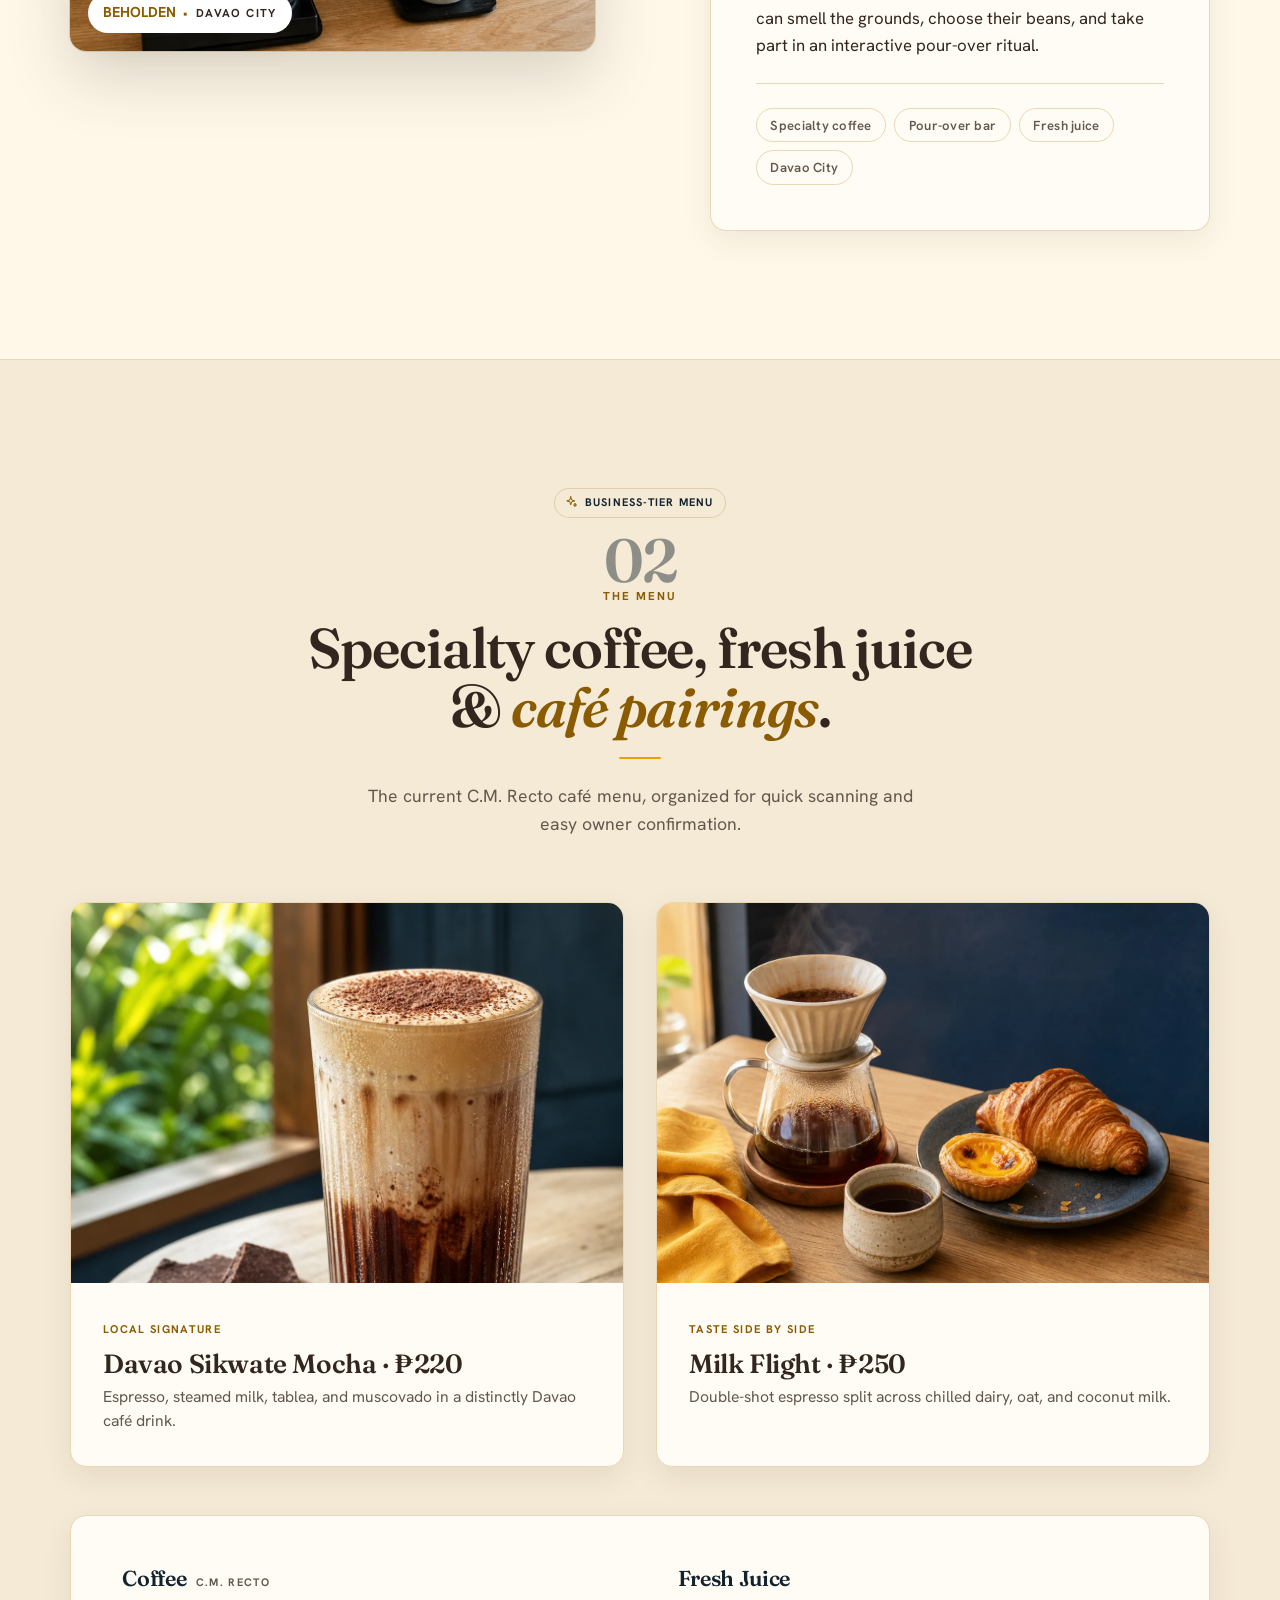
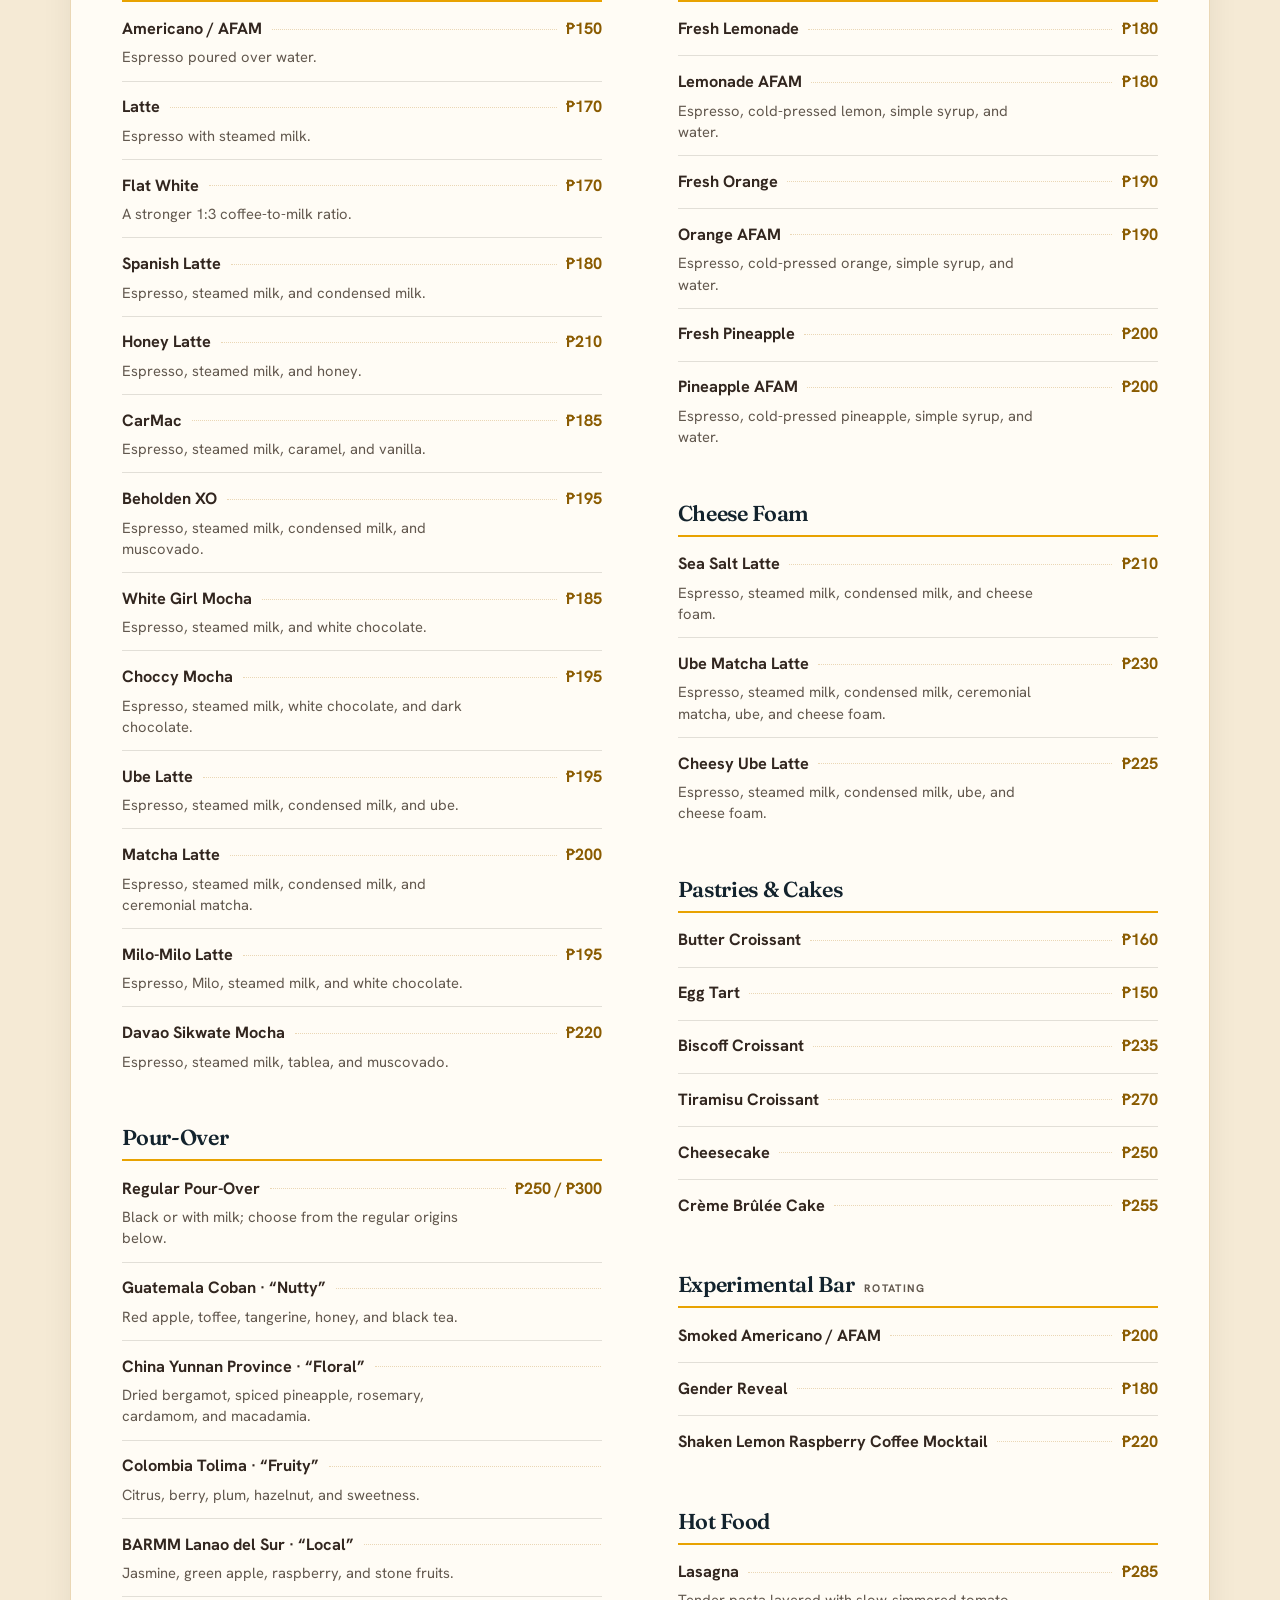
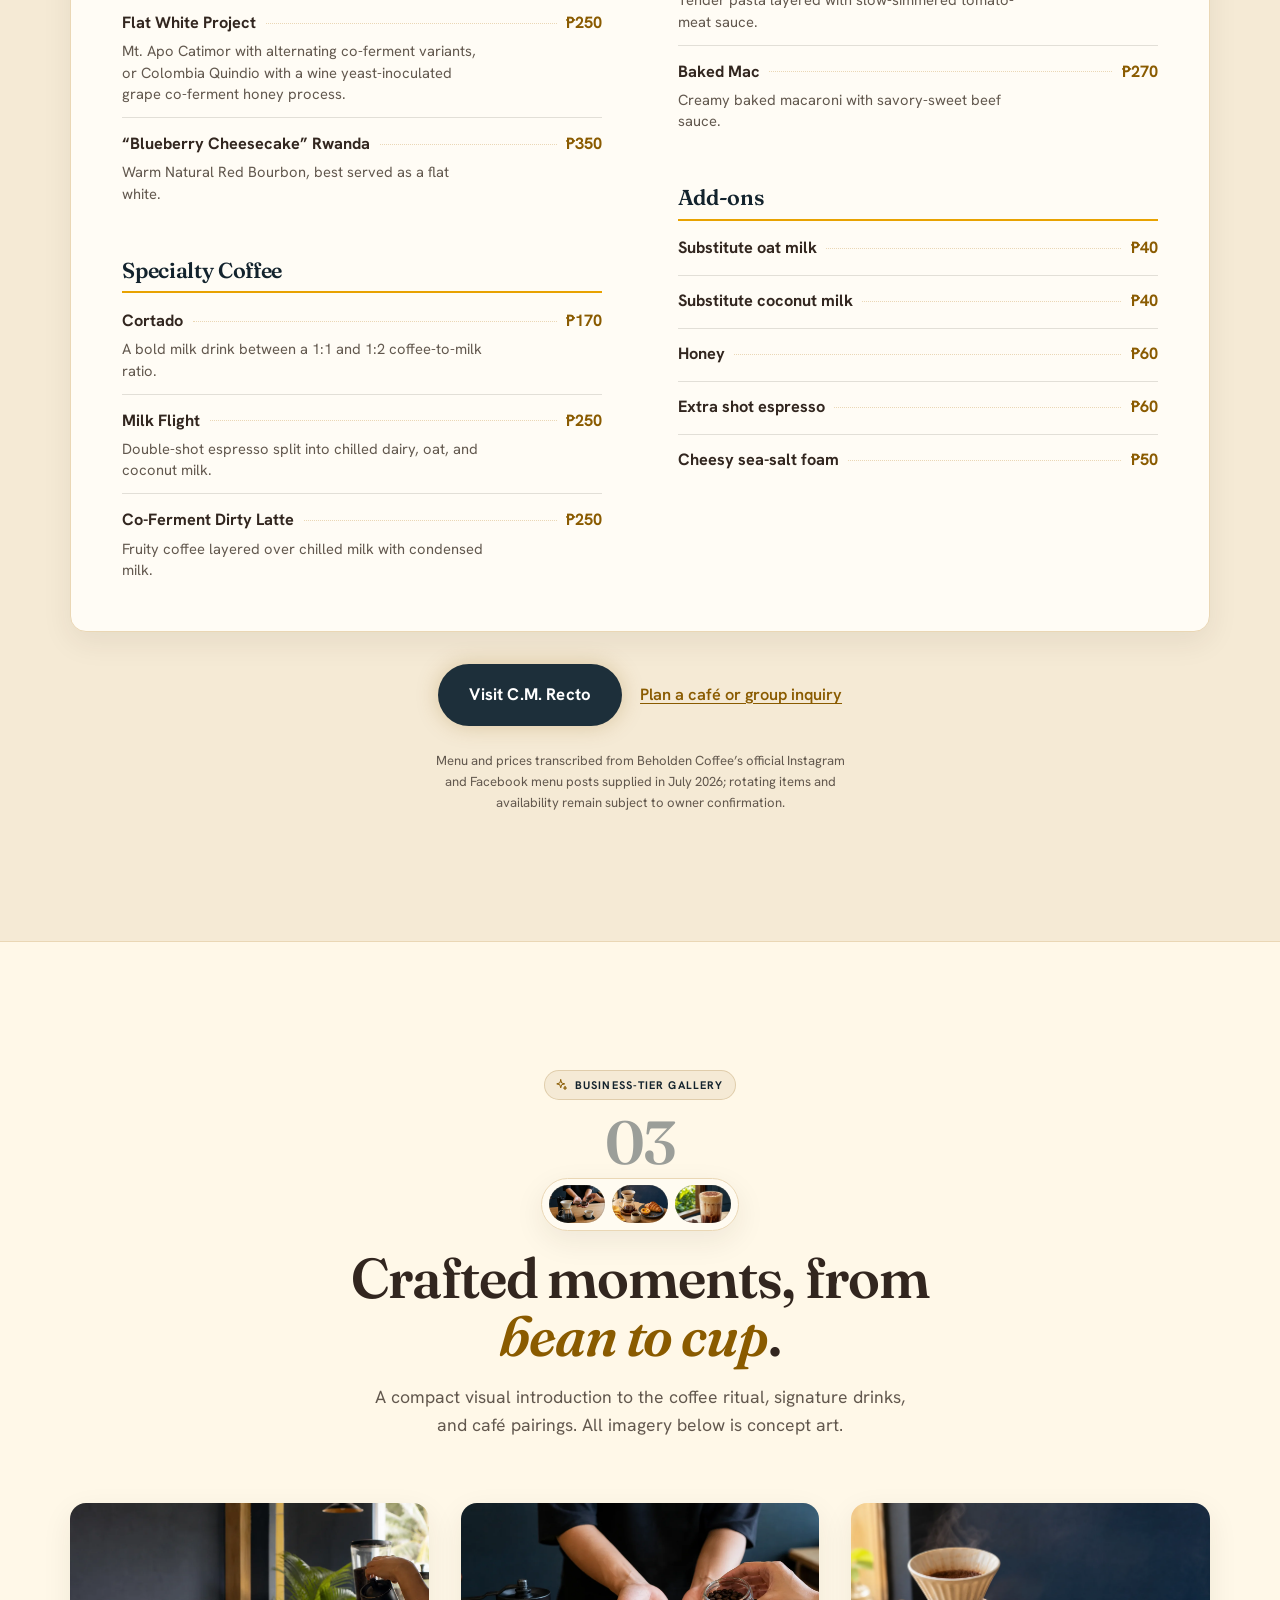
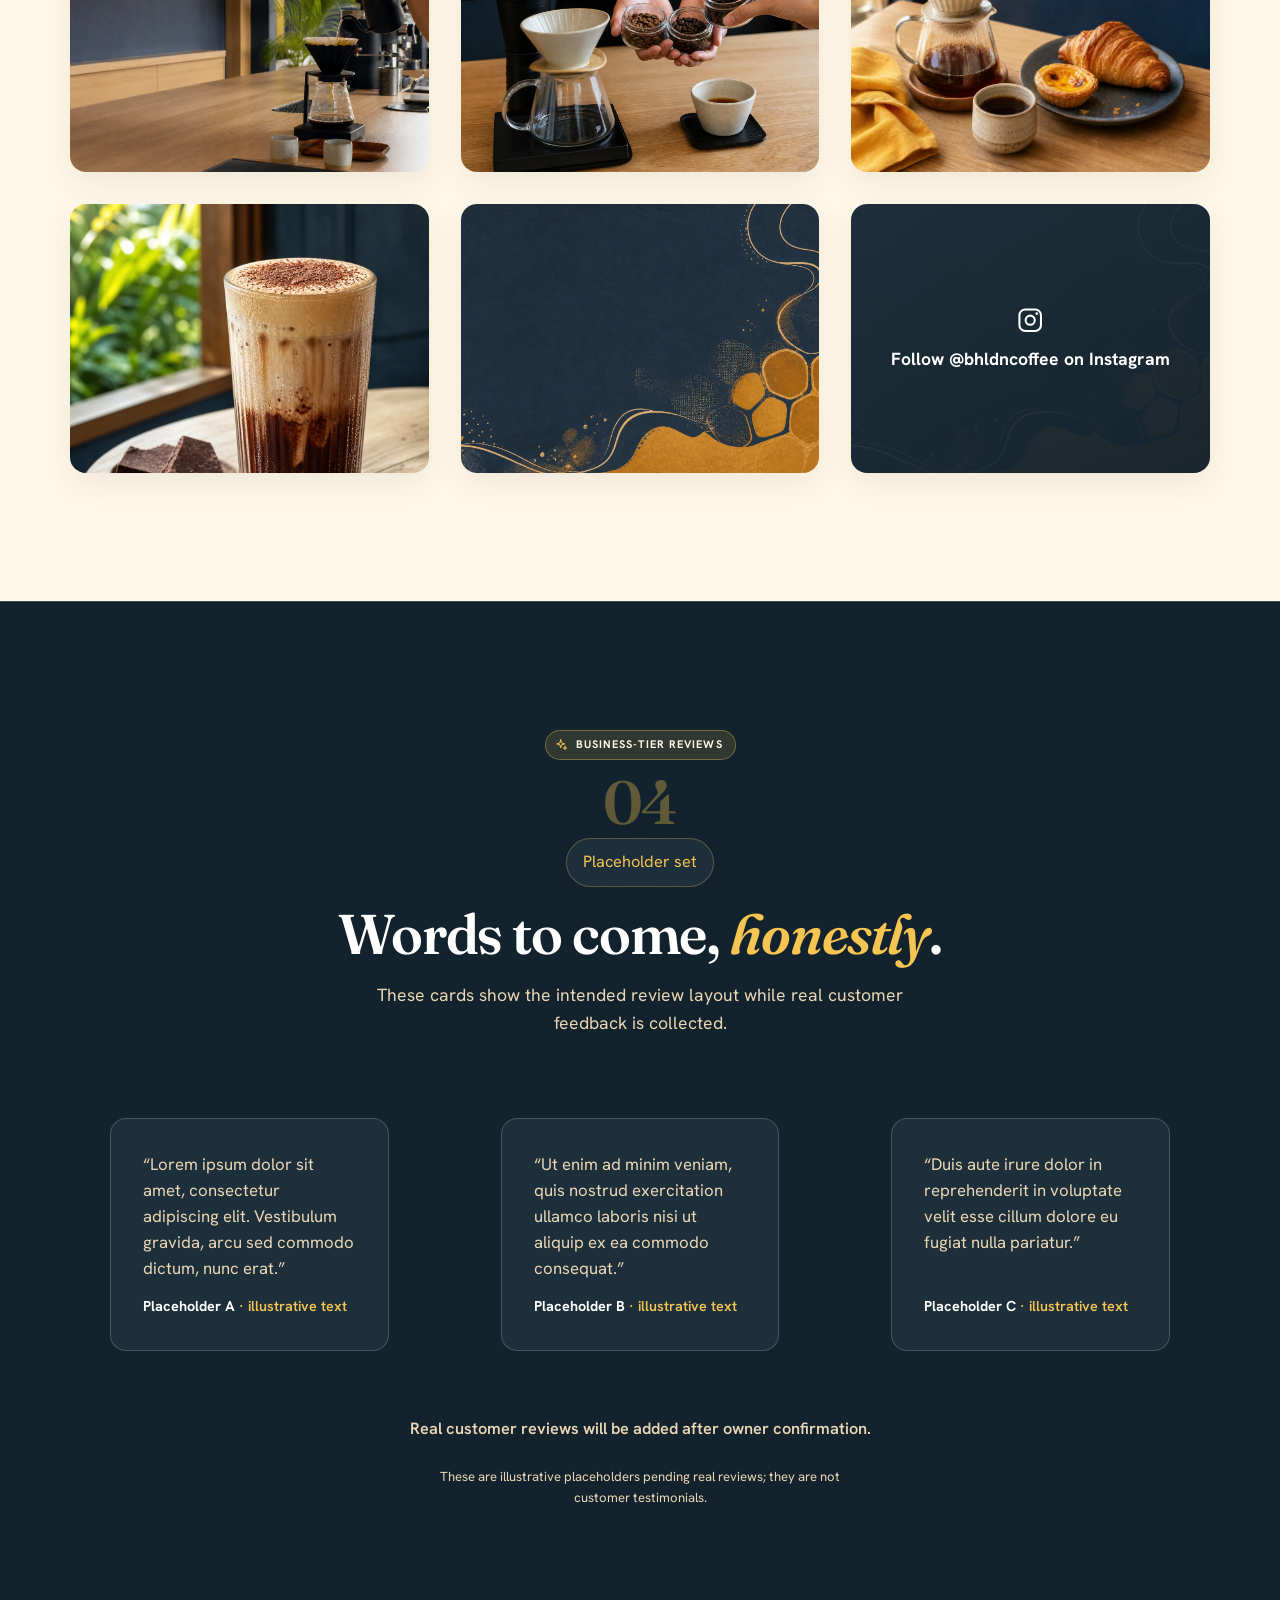
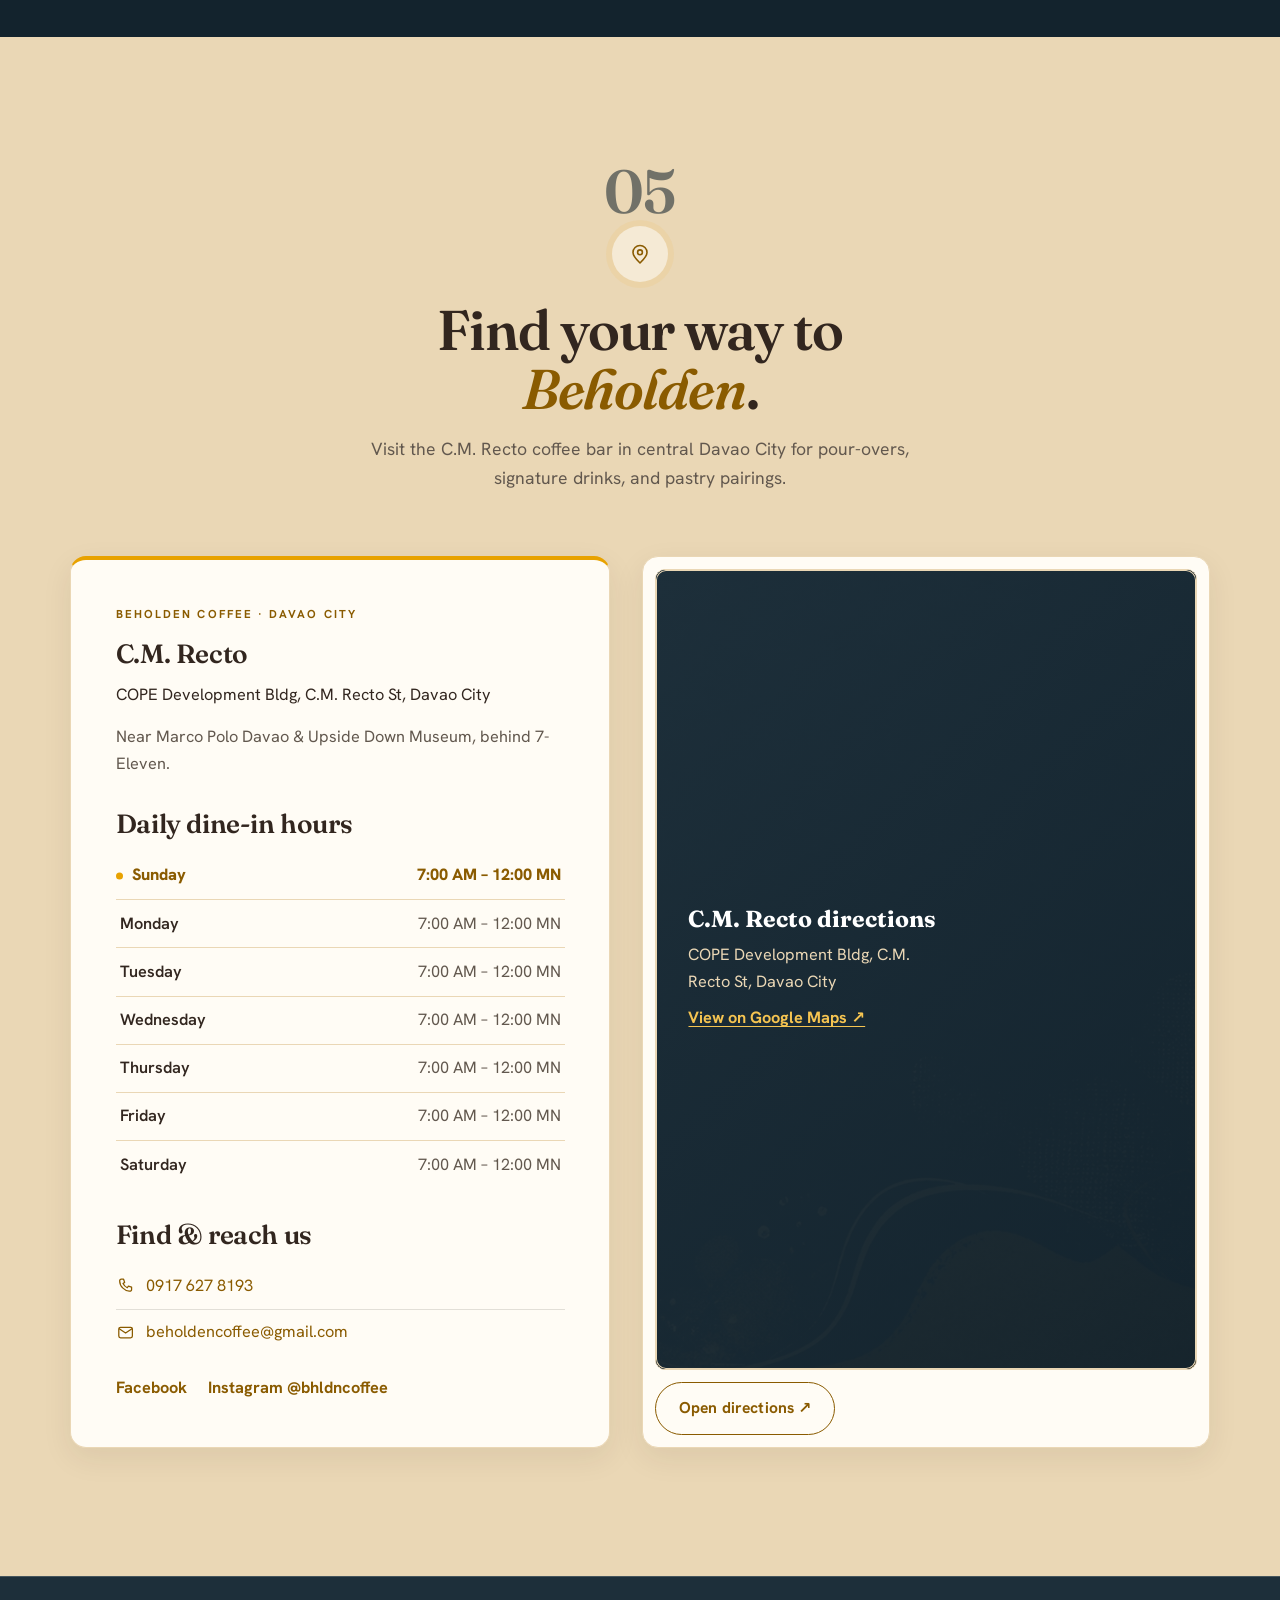
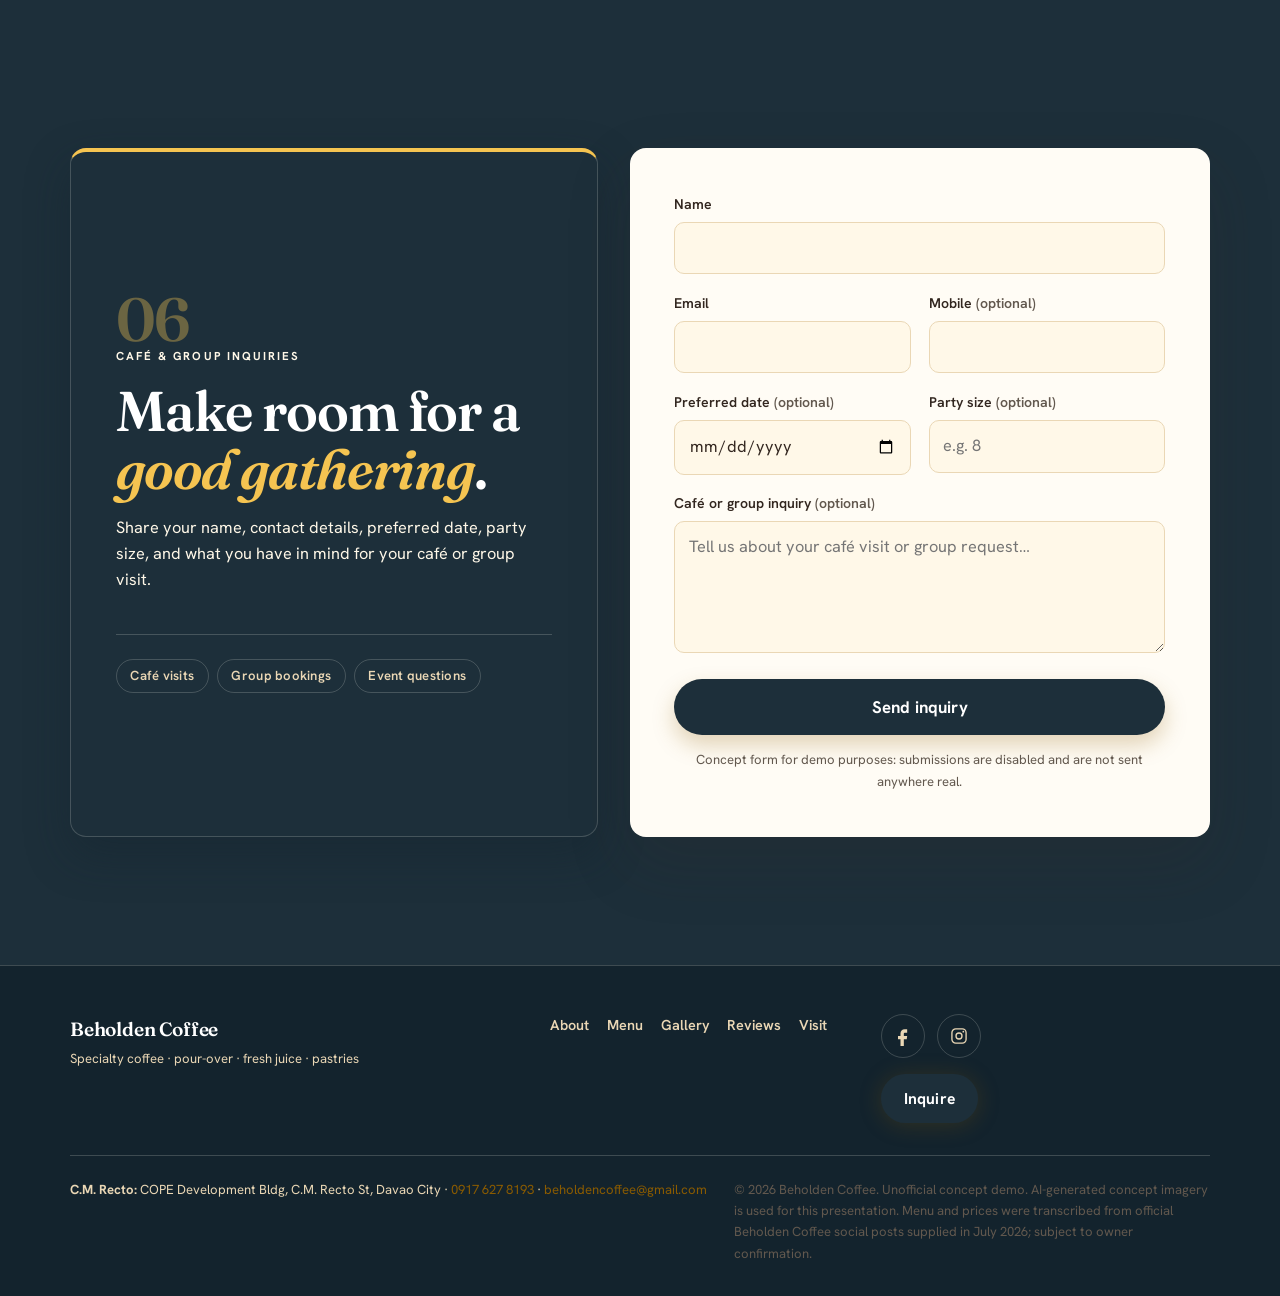
==== commit 49c7d55f: "icon fix" ====
--- a/index.html
+++ b/index.html
@@ -503,8 +503,12 @@
     </nav>
     <div class="footer-connect">
       <div class="footer-social">
-        <a href="https://www.facebook.com/bhldncoffee/" target="_blank" rel="noopener">Facebook</a>
-        <a href="https://www.instagram.com/bhldncoffee/" target="_blank" rel="noopener">Instagram</a>
+        <a href="https://www.facebook.com/bhldncoffee/" target="_blank" rel="noopener" aria-label="Facebook">
+          <svg class="ic ic--fill" viewBox="0 0 24 24" aria-hidden="true" focusable="false"><path d="M14 8h3V4h-3c-3 0-5 2-5 5v3H6v4h3v8h4v-8h3.5l.5-4h-4V9c0-.7.3-1 1-1Z"/></svg>
+        </a>
+        <a href="https://www.instagram.com/bhldncoffee/" target="_blank" rel="noopener" aria-label="Instagram">
+          <svg class="ic" viewBox="0 0 24 24" aria-hidden="true" focusable="false"><rect x="3.5" y="3.5" width="17" height="17" rx="4.6"/><circle cx="12" cy="12" r="3.6"/><circle cx="17.2" cy="6.8" r="1.05" fill="currentColor" stroke="none"/></svg>
+        </a>
       </div>
       <a class="btn btn-primary" href="#book">Inquire</a>
     </div>
--- a/styles.css
+++ b/styles.css
@@ -606,10 +606,17 @@
 .footer-nav a { font-family: var(--font-head); color: var(--dark-copy-soft); font-weight: 600; font-size: .9rem; }
 .footer-nav a:hover { color: var(--white); text-decoration: underline; text-underline-offset: 3px; }
 .footer-connect { display: flex; flex-direction: column; align-items: flex-start; gap: 1rem; }
-.footer-social { display: flex; flex-wrap: wrap; gap: 1.1rem; font-family: var(--font-head); font-weight: 700; font-size: .9rem; }
-.footer-social a { color: var(--dark-copy-soft); }
-.footer-social a:hover { color: var(--honey); text-decoration: none; }
+.footer-social { display: flex; flex-wrap: wrap; gap: .75rem; }
+.footer-social a {
+  display: inline-flex; align-items: center; justify-content: center;
+  width: 44px; height: 44px; border: 1px solid var(--line-dark); border-radius: 50%;
+  color: var(--dark-copy-soft); transition: color .15s ease, background .15s ease, border-color .15s ease;
+}
+.footer-social a:hover { color: var(--honey); background: var(--honey-wash); border-color: var(--honey-border-strong); text-decoration: none; }
+.footer-social a:focus-visible { outline: 3px solid var(--honey); outline-offset: 3px; border-radius: 50%; }
+.footer-social .ic { width: 1.25rem; height: 1.25rem; }
 .footer-connect .btn { padding: .7rem 1.35rem; }
+.footer-connect > .btn-primary { box-shadow: 0 2px 22px rgba(138, 91, 0, .26); }
 .footer-legal { display: flex; flex-wrap: wrap; justify-content: space-between; gap: .4rem 1.5rem; margin-top: var(--space-6); padding-top: 1.4rem; border-top: 1px solid var(--line-dark); }
 .footer-legal p { margin: 0; font-size: .82rem; color: var(--dark-copy-soft); }
 .footer-legal .muted { color: var(--ink-soft); max-width: 68ch; }
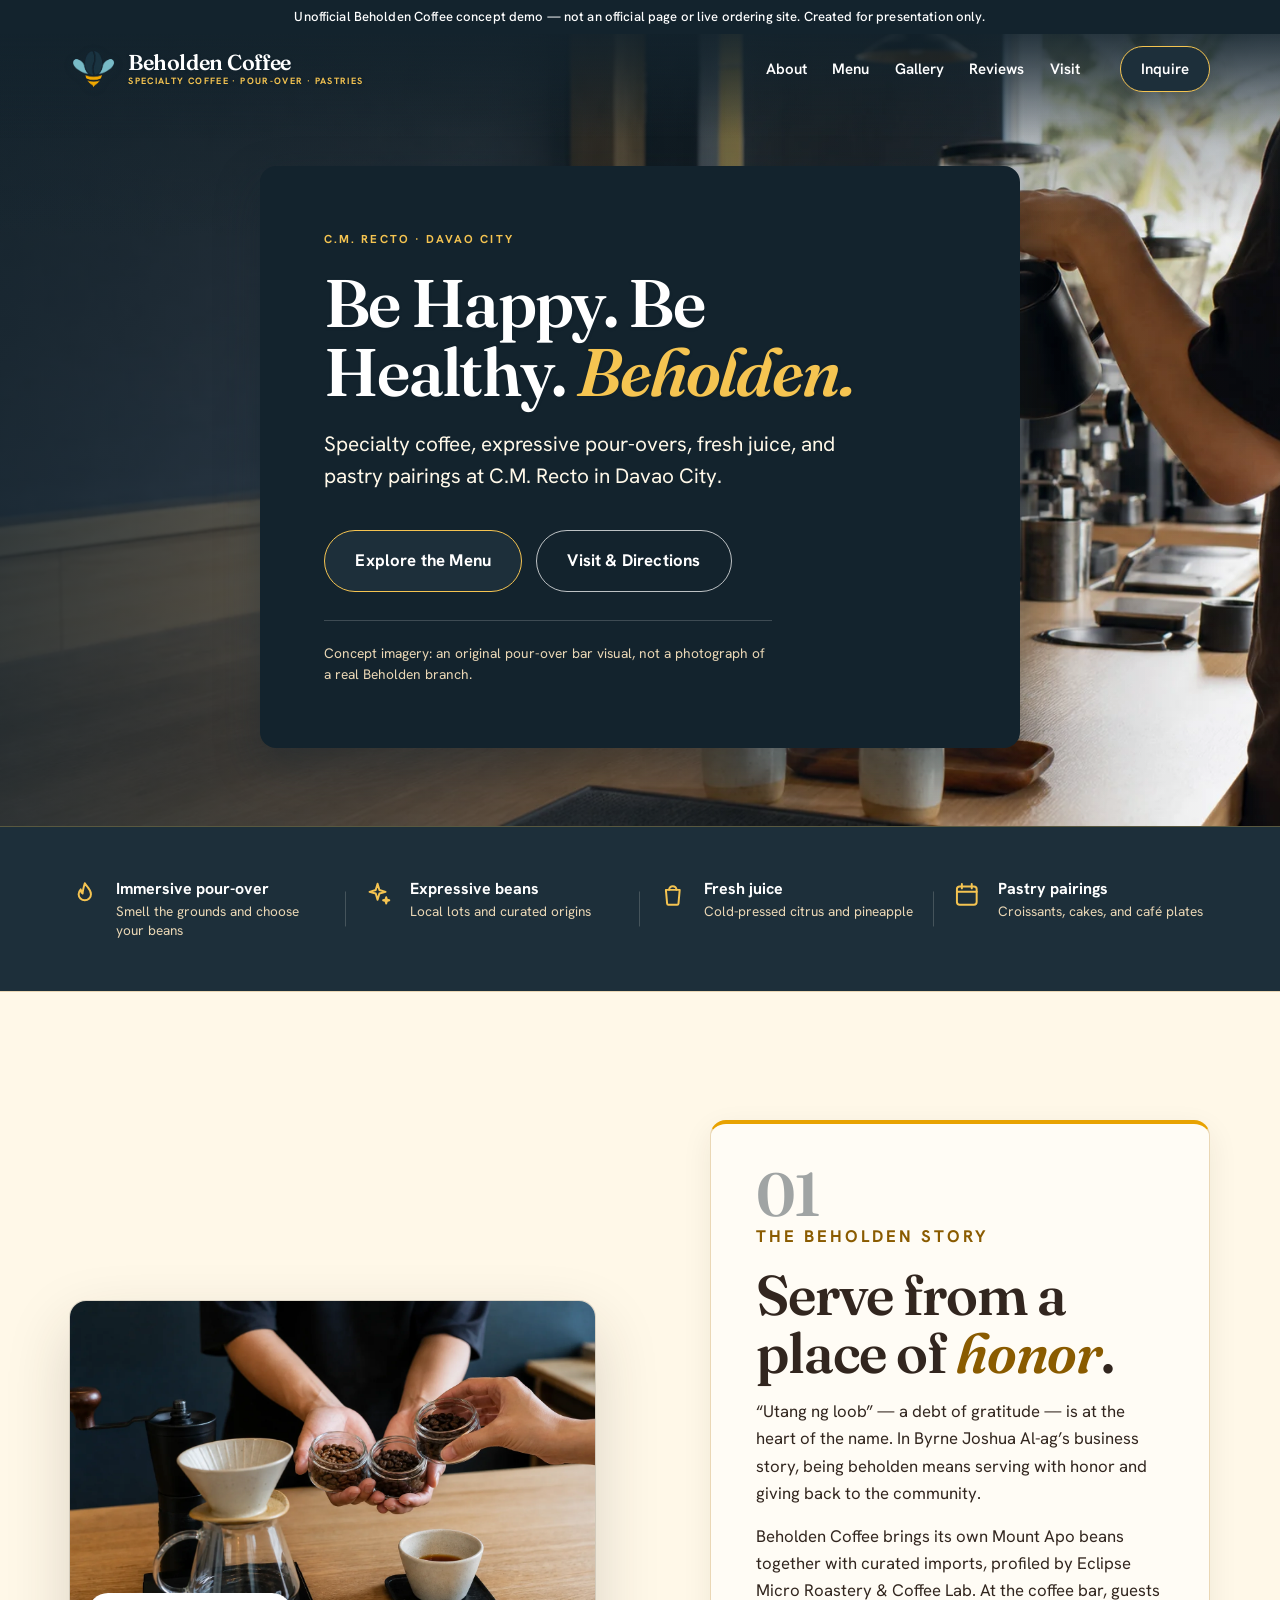
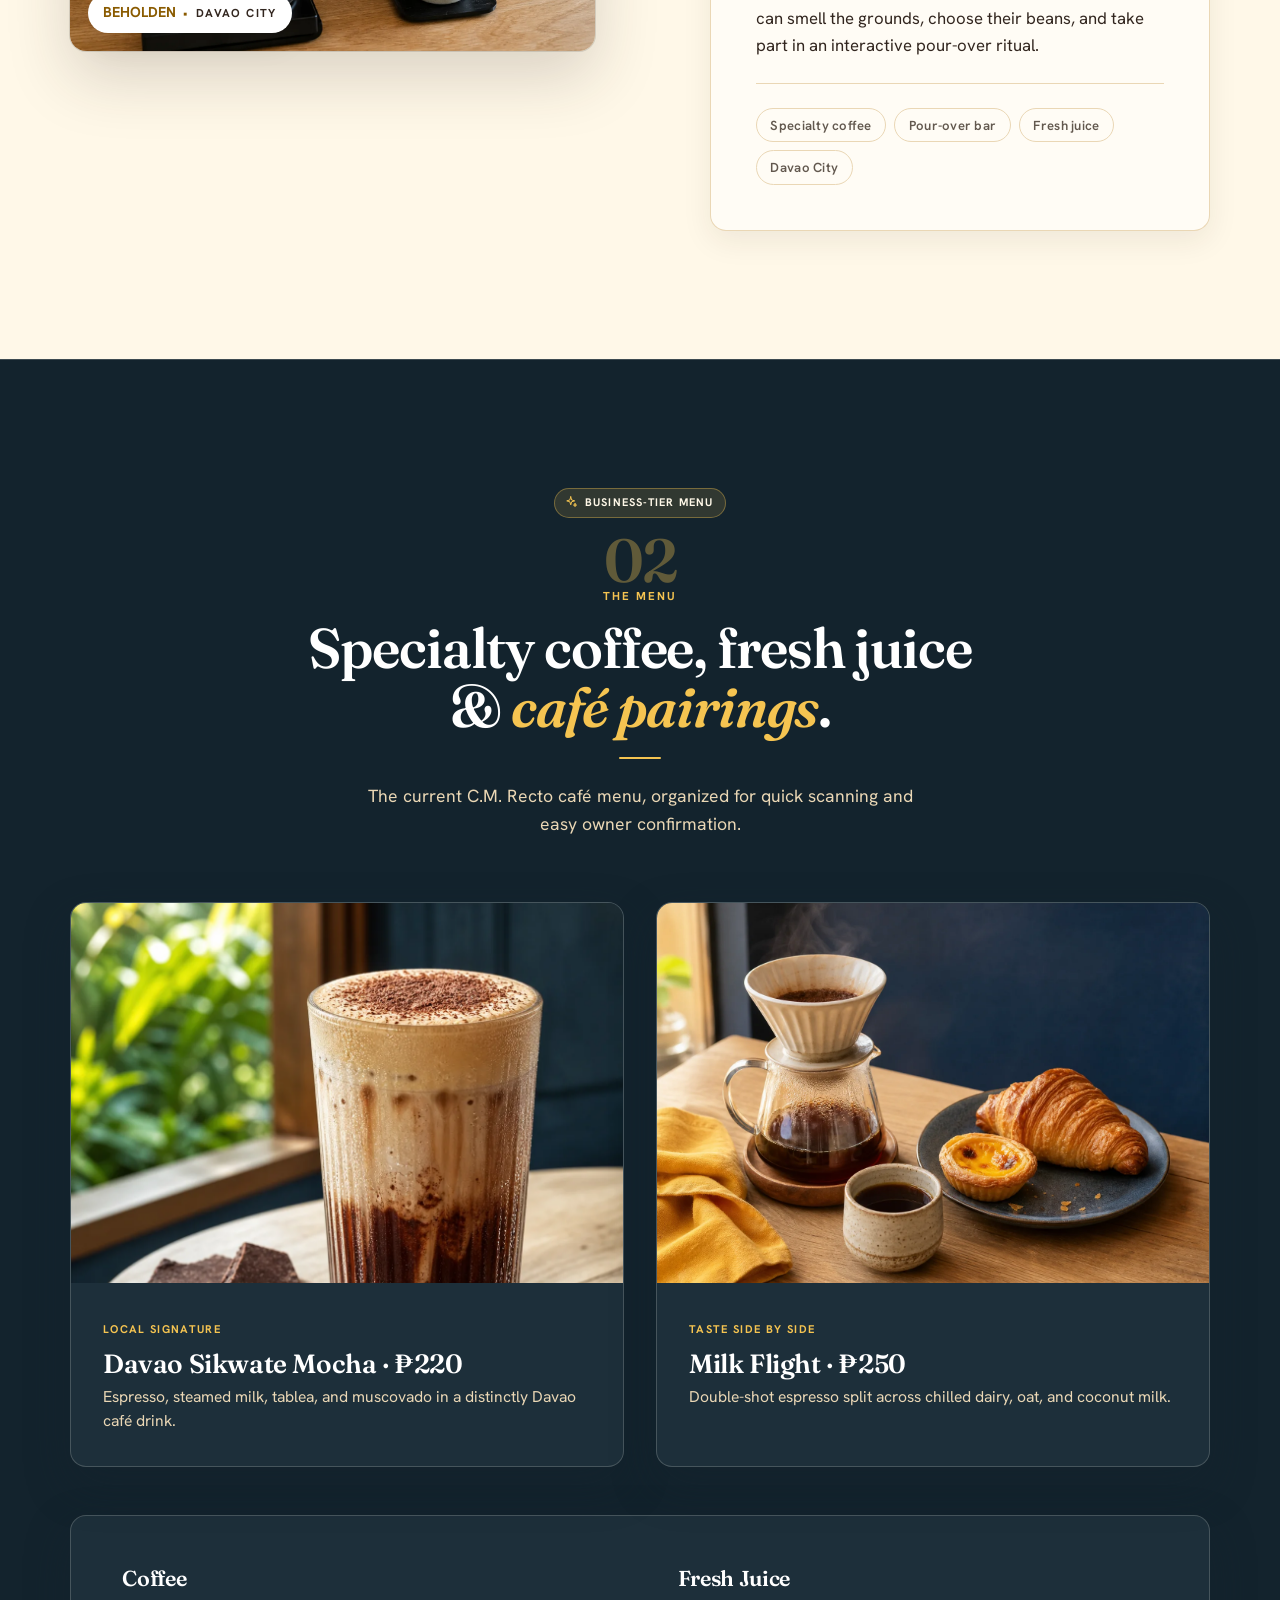
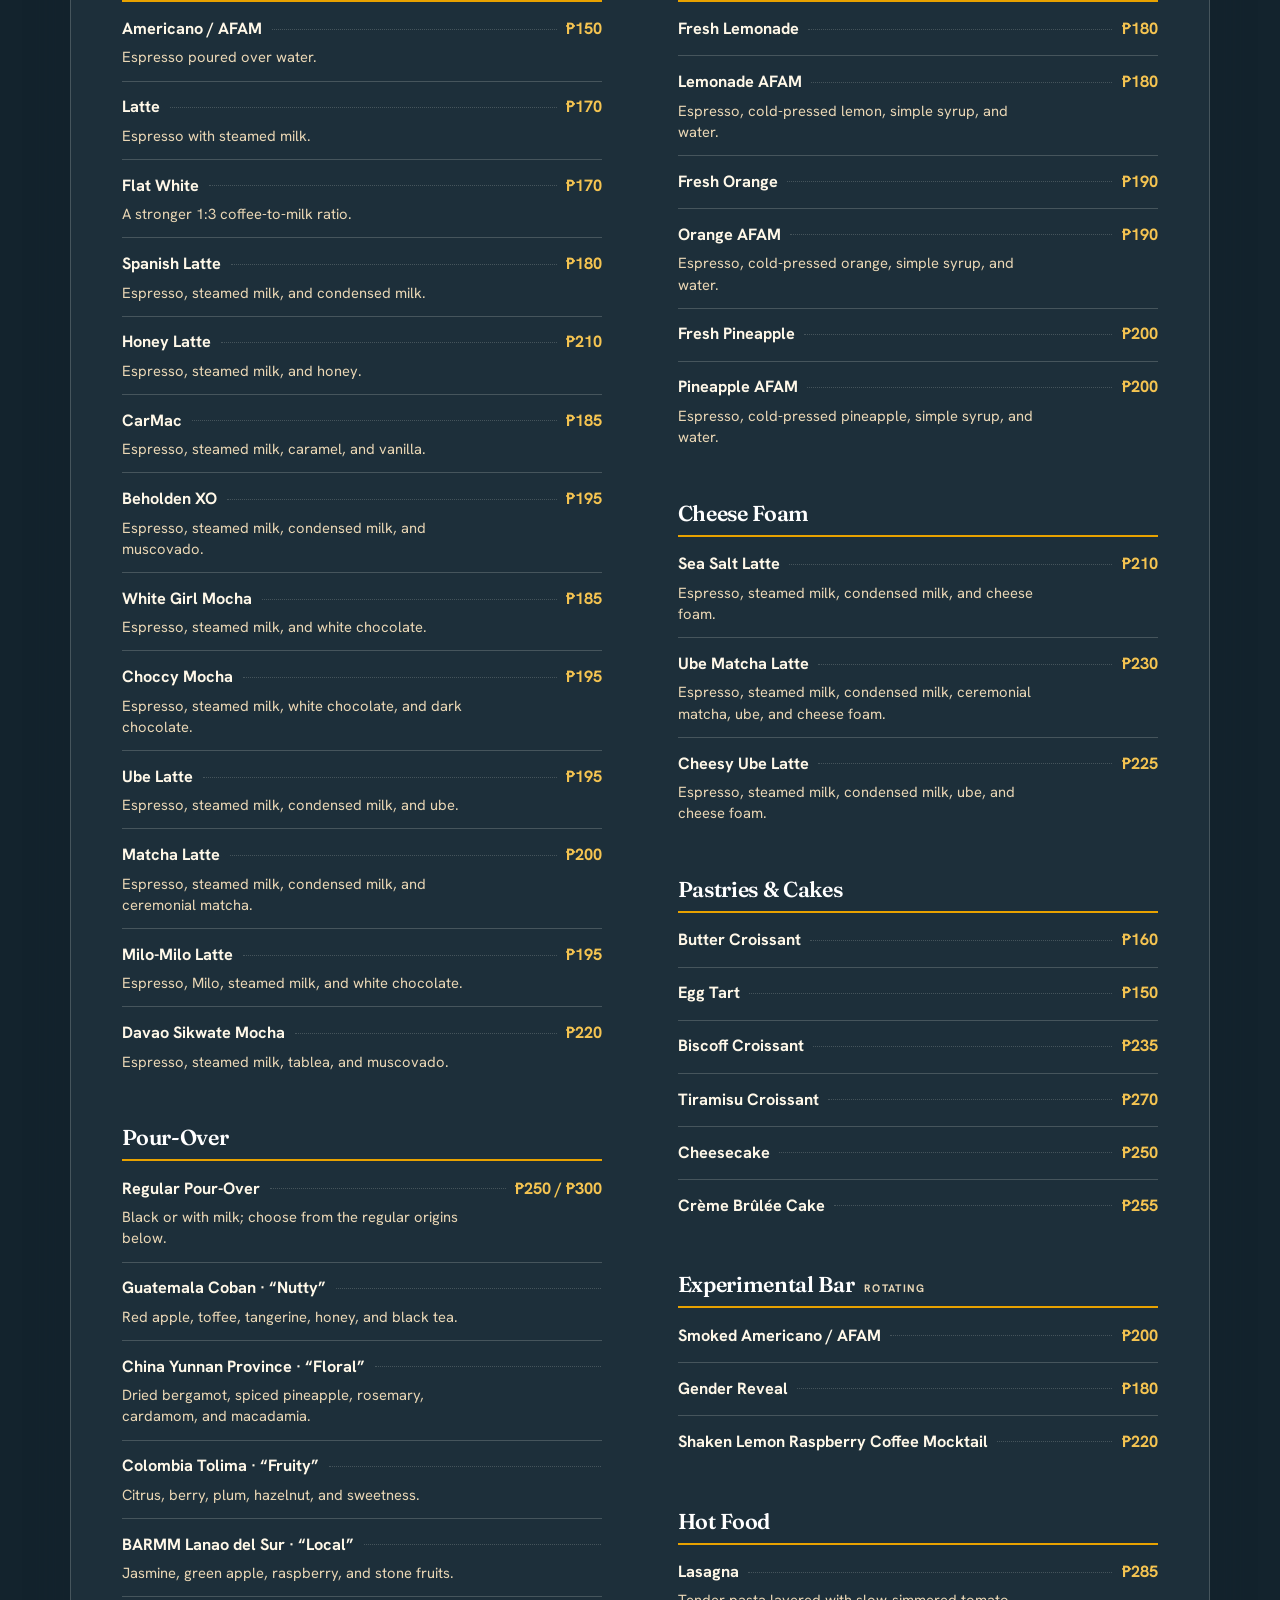
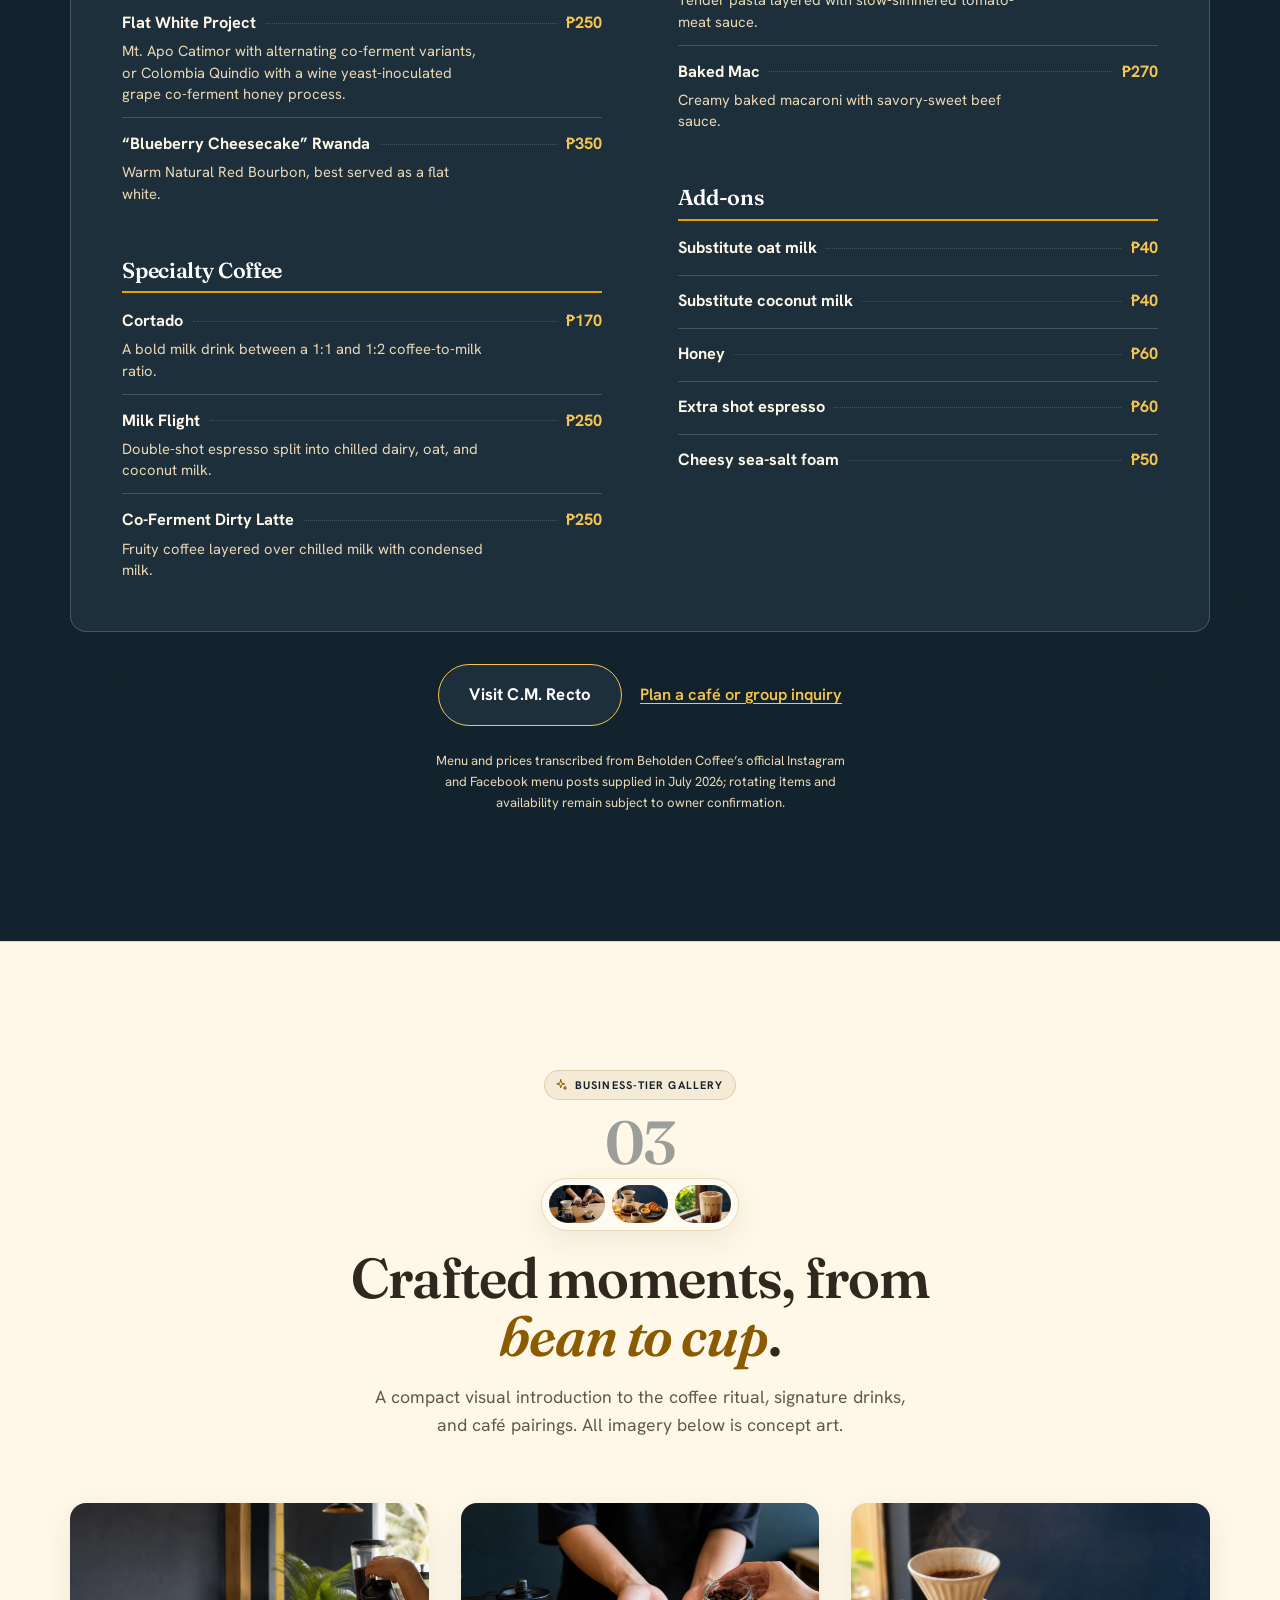
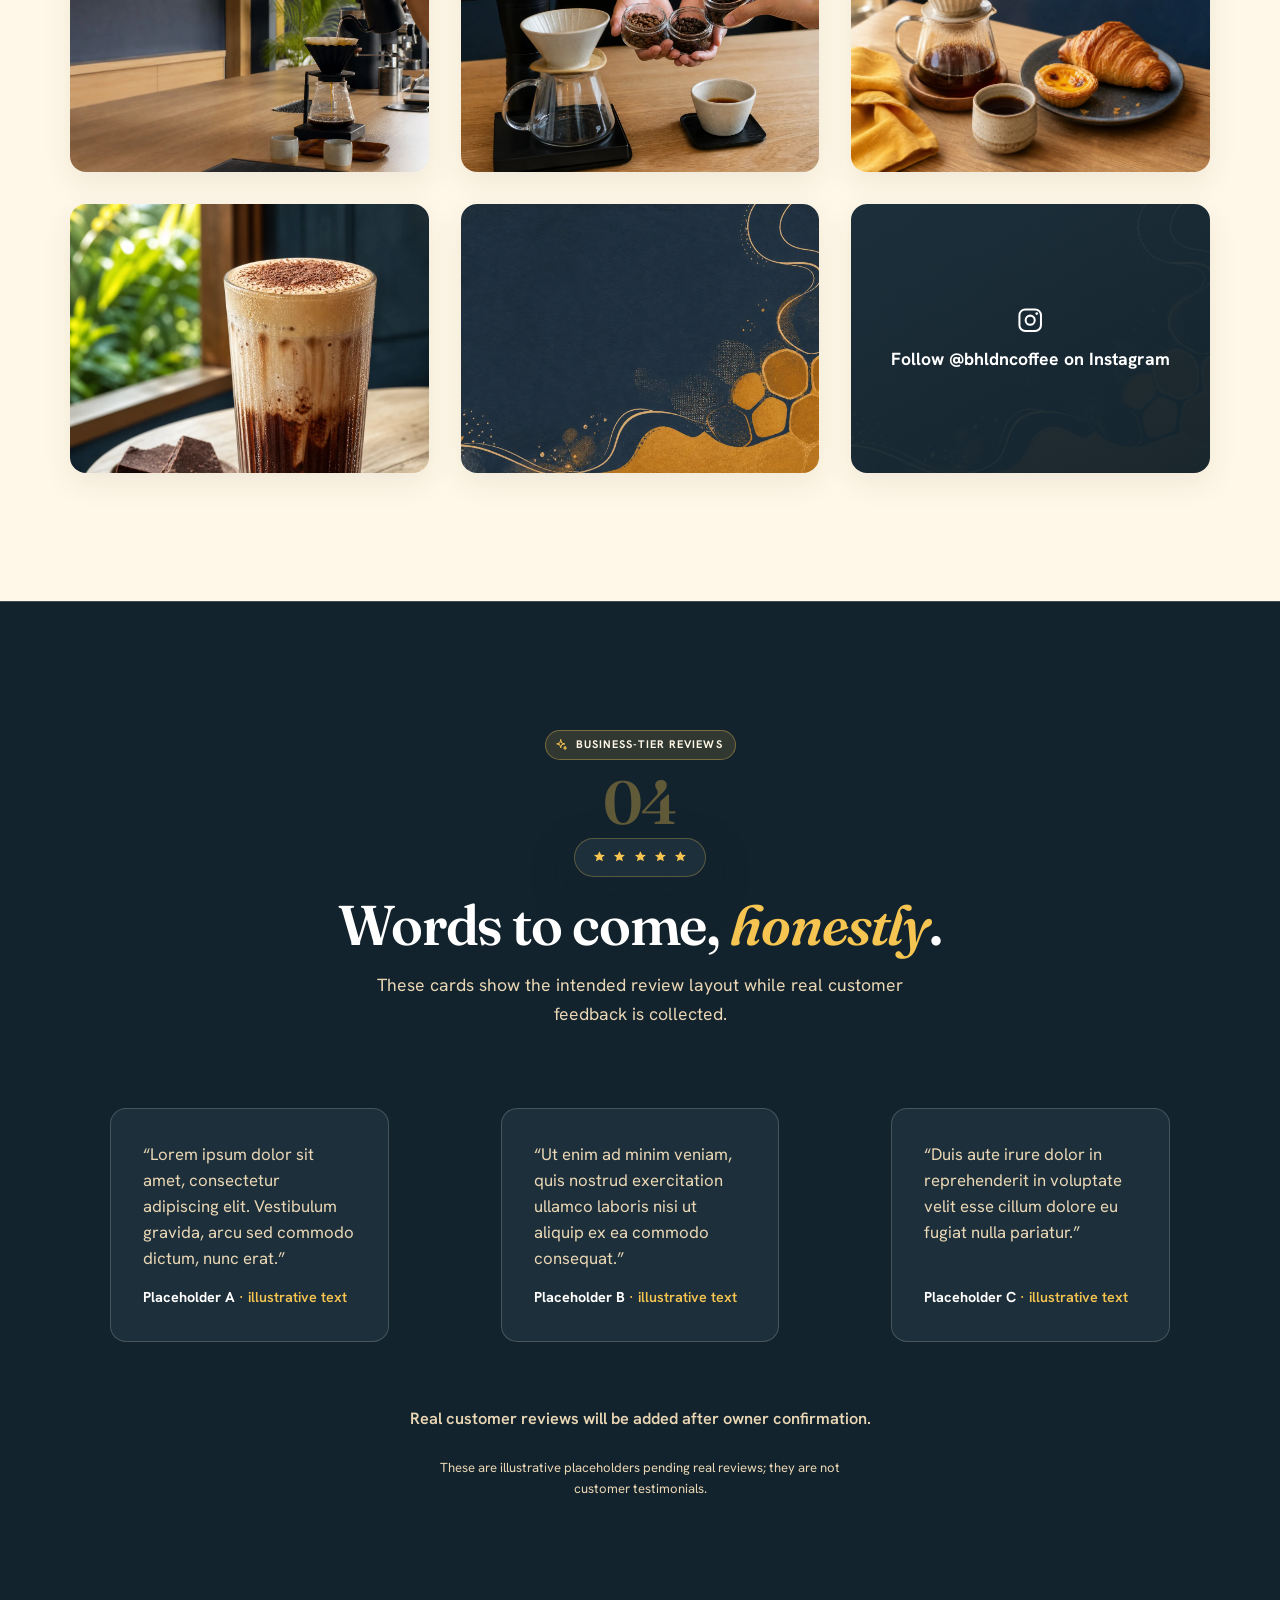
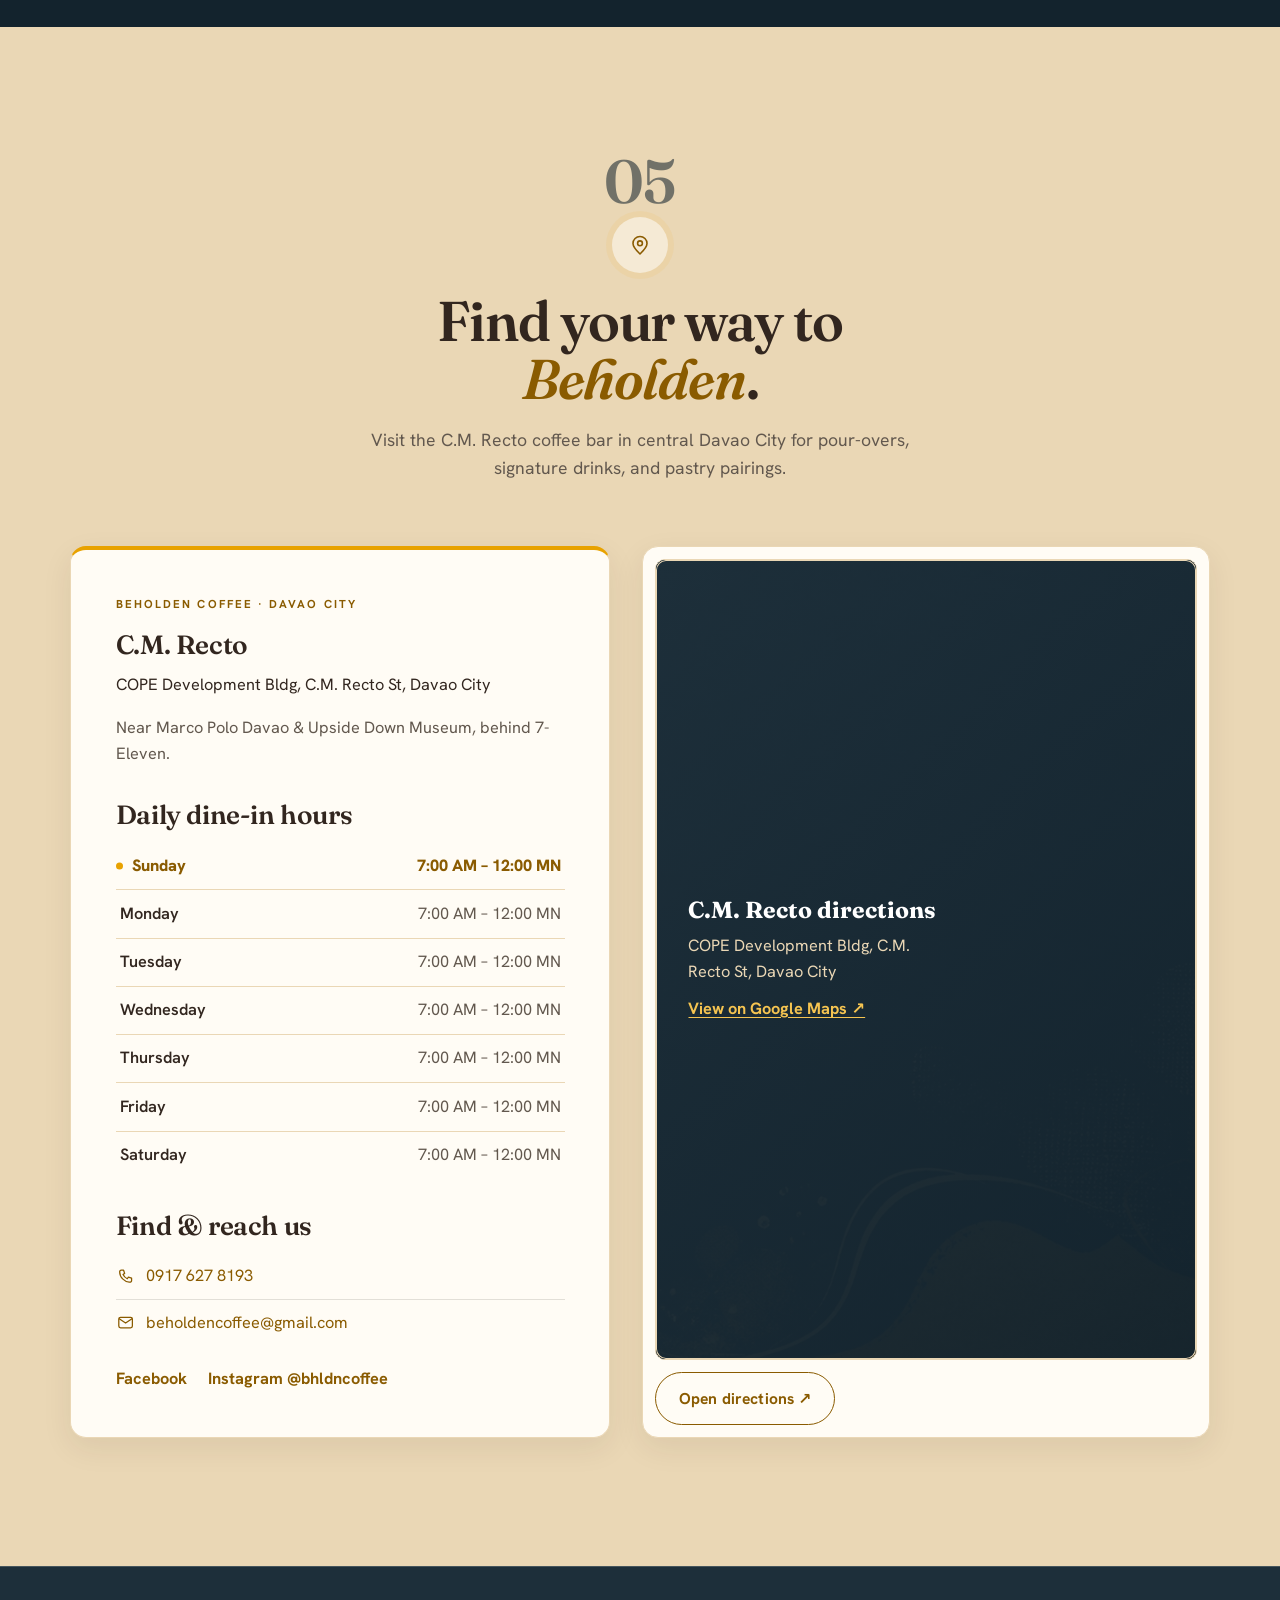
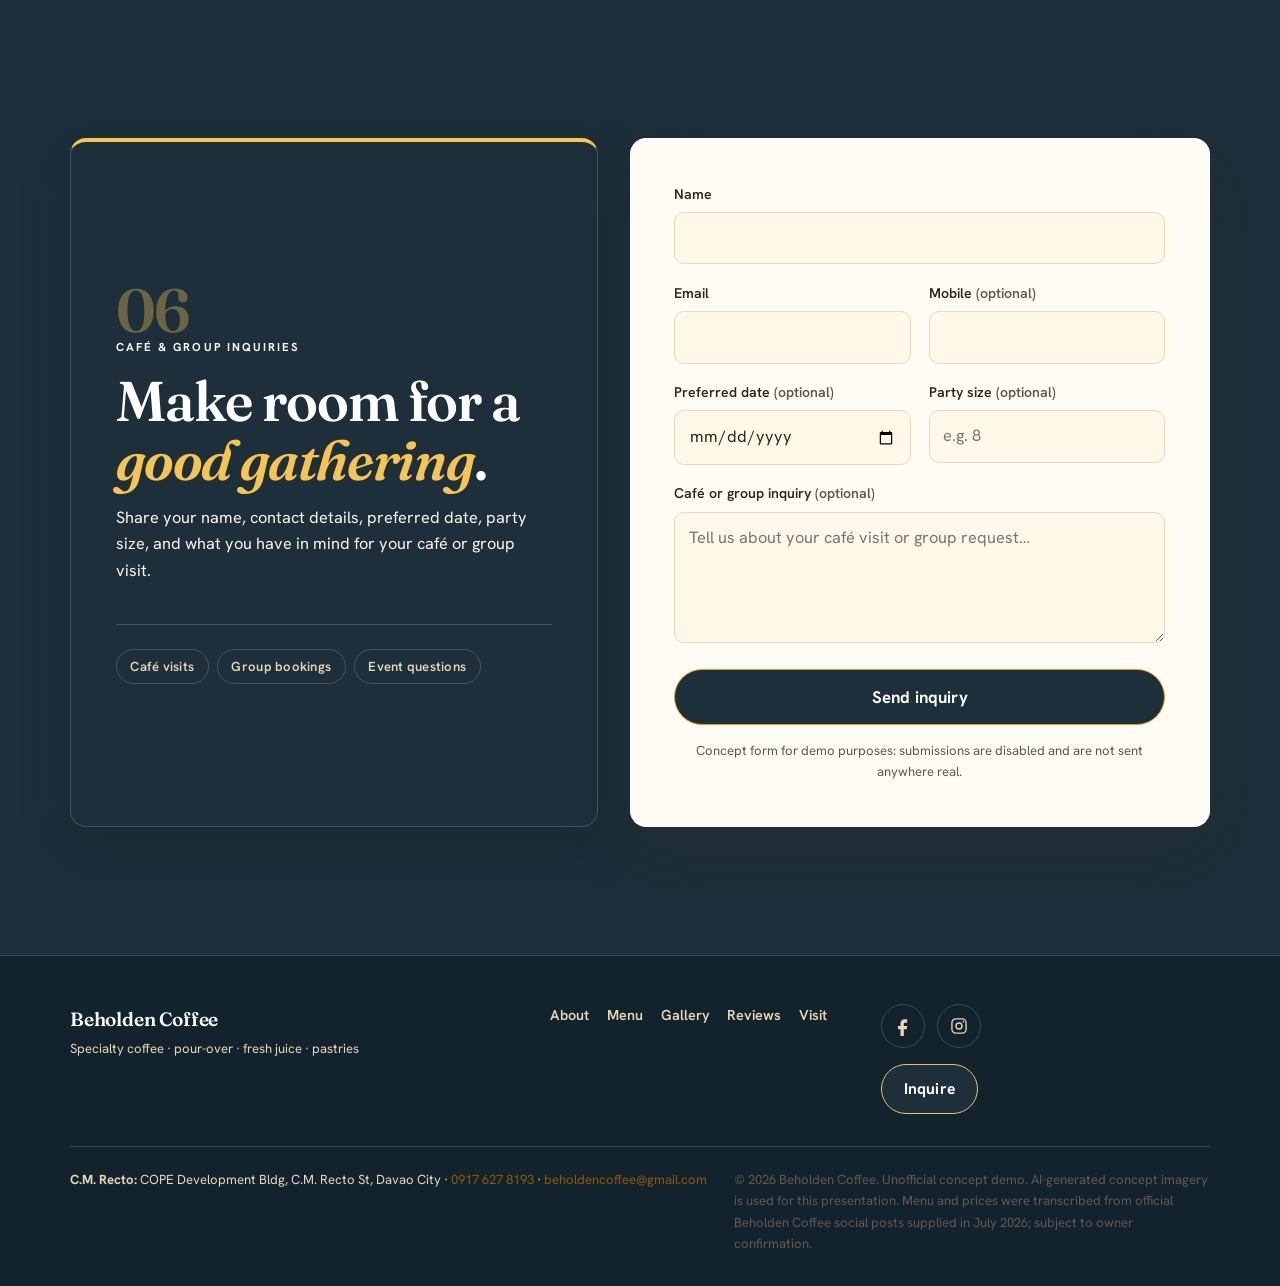
==== commit 70d4d3e7: "Clear the hero photo, darken the menu band, restyle primary buttons Hero: - Replace the full-bleed n" ====
--- a/index.html
+++ b/index.html
@@ -98,6 +98,7 @@
     <symbol id="i-phone" viewBox="0 0 24 24"><path d="M6.6 4h2.9l1.3 4-2 1.4a11 11 0 0 0 5.3 5.3l1.4-2 4 1.3v2.9a2 2 0 0 1-2.2 2C11.2 19.4 4.6 12.8 4.6 6.2A2 2 0 0 1 6.6 4Z"/></symbol>
     <symbol id="i-mail" viewBox="0 0 24 24"><rect x="3.5" y="5.5" width="17" height="13" rx="2.2"/><path d="M4 7.2l8 5.4 8-5.4"/></symbol>
     <symbol id="i-chat" viewBox="0 0 24 24"><path d="M5 5h14a1 1 0 0 1 1 1v8a1 1 0 0 1-1 1h-8.5L6 19v-3.2H5a1 1 0 0 1-1-1V6a1 1 0 0 1 1-1Z"/></symbol>
+    <symbol id="i-star" viewBox="0 0 24 24"><path d="M12 3.2l2.4 4.95 5.45.55-4.1 3.62 1.2 5.33L12 14.9l-4.95 2.75 1.2-5.33-4.1-3.62 5.45-.55L12 3.2Z"/></symbol>
     <symbol id="i-instagram" viewBox="0 0 24 24"><rect x="3.5" y="3.5" width="17" height="17" rx="4.6"/><circle cx="12" cy="12" r="3.6"/><circle cx="17.2" cy="6.8" r="1.05" fill="currentColor" stroke="none"/></symbol>
   </defs>
 </svg>
@@ -172,7 +173,7 @@
 </section>
 
 <!-- MENU — full priced board; confirm before any public commercial launch. -->
-<section class="section menu" id="menu">
+<section class="section menu section--dark" id="menu">
   <div class="container">
     <div class="section-head reveal">
       <span class="tier-badge"><svg class="ic" aria-hidden="true"><use href="#i-sparkle"/></svg>Business-tier menu</span>
@@ -206,7 +207,7 @@
         <!-- Two-column board: categories ordered so tall + mid-size blocks pack
              without empty grid cells or orphan short columns. Same items/categories. -->
         <div class="menu-cat">
-          <h3 class="menu-cat-title">Coffee <span class="menu-cat-note">C.M. Recto</span></h3>
+          <h3 class="menu-cat-title">Coffee</h3>
           <ul class="menu-list">
             <li class="menu-item"><div class="mi-head"><span class="mi-name">Americano / AFAM</span><span class="mi-dots" aria-hidden="true"></span><span class="mi-price">₱150</span></div><p class="mi-desc">Espresso poured over water.</p></li>
             <li class="menu-item"><div class="mi-head"><span class="mi-name">Latte</span><span class="mi-dots" aria-hidden="true"></span><span class="mi-price">₱170</span></div><p class="mi-desc">Espresso with steamed milk.</p></li>
@@ -350,7 +351,13 @@
     <div class="reviews-head reveal">
       <span class="tier-badge"><svg class="ic" aria-hidden="true"><use href="#i-sparkle"/></svg>Business-tier reviews</span>
       <span class="section-num" aria-hidden="true">04</span>
-      <span class="review-mark" aria-hidden="true">Placeholder set</span>
+      <div class="review-mark" aria-hidden="true">
+        <svg class="ic ic--fill"><use href="#i-star"/></svg>
+        <svg class="ic ic--fill"><use href="#i-star"/></svg>
+        <svg class="ic ic--fill"><use href="#i-star"/></svg>
+        <svg class="ic ic--fill"><use href="#i-star"/></svg>
+        <svg class="ic ic--fill"><use href="#i-star"/></svg>
+      </div>
       <h2>Words to come, <em>honestly</em>.</h2>
       <p class="reviews-lead">These cards show the intended review layout while real customer feedback is collected.</p>
     </div>
--- a/styles.css
+++ b/styles.css
@@ -56,9 +56,10 @@
   --cream-header-mobile: rgba(255,248,232,.96);
   --header-scrim: rgba(19,35,45,.78);
   --header-scrim-soft: rgba(19,35,45,.24);
-  --hero-scrim-top: rgba(19,35,45,.62);
-  --hero-scrim-mid: rgba(19,35,45,.42);
-  --hero-scrim-bottom: rgba(19,35,45,.88);
+  --hero-scrim-nav:   rgba(19,35,45,.55);   /* top band, nav legibility only */
+  --hero-scrim-left:  rgba(19,35,45,.88);   /* behind the copy panel        */
+  --hero-scrim-mid:   rgba(19,35,45,.55);
+  --hero-scrim-clear: rgba(19,35,45,0);
   --hero-panel: #13232D;
   --honey-border: rgba(245,196,81,.28);
   --honey-ring: rgba(245,196,81,.56);
@@ -261,13 +262,11 @@
 }
 .btn:hover { text-decoration: none; transform: translateY(-2px); }
 .btn:focus-visible { outline: 3px solid var(--honey); outline-offset: 2px; }
-.btn-primary { background: var(--brand-dark); color: var(--white); box-shadow: var(--shadow-action); }
-.btn-primary:hover { background: var(--brand-deep); }
-/* Center ambient glow only on hero Explore the Menu + menu Visit C.M. Recto primaries */
-.hero-actions .btn-primary,
-.menu-cta .btn-primary {
-  box-shadow: 0 0 22px rgba(138, 91, 0, .26);
-}
+.btn-primary {
+  background: var(--brand-dark); color: var(--white);
+  border-color: var(--honey);
+}
+.btn-primary:hover { background: var(--brand-deep); border-color: var(--honey-ring); }
 .btn-ghost { background: transparent; color: var(--white); border-color: var(--white-border-strong); }
 .btn-ghost:hover { background: var(--white-wash); }
 .btn-outline { background: transparent; color: var(--action); border-color: var(--action); }
@@ -363,7 +362,12 @@
 .hero-bg {
   position: absolute; inset: 0;
   background:
-    linear-gradient(180deg, var(--hero-scrim-top) 0%, var(--hero-scrim-mid) 24%, var(--hero-scrim-bottom) 100%),
+    linear-gradient(180deg, var(--hero-scrim-nav) 0%, var(--hero-scrim-clear) 26%),
+    linear-gradient(100deg,
+      var(--hero-scrim-left) 0%,
+      var(--hero-scrim-mid) 38%,
+      rgba(19,35,45,.12) 72%,
+      var(--hero-scrim-clear) 100%),
     url("/assets/hero-pour-over-bar.webp") center/cover no-repeat;
 }
 /* solid navy panel keeps hero copy grounded and legible over the photo */
@@ -379,19 +383,17 @@
   font-family: var(--font-display); font-weight: 600;
   font-size: clamp(2.5rem, 1.4rem + 4.2vw, 4.2rem);
   line-height: 1.02; letter-spacing: -.025em;
-  color: var(--white); margin-bottom: .5em; text-wrap: balance; text-shadow: 0 1px 3px var(--navy-shadow-text);
+  color: var(--white); margin-bottom: .32em; text-wrap: balance; text-shadow: 0 1px 3px var(--navy-shadow-text);
 }
 .hero-sub { font-size: clamp(1.08rem, .95rem + .6vw, 1.3rem); line-height: 1.55; max-width: 44ch; color: var(--dark-copy); margin-bottom: 0; }
 .hero-actions { display: flex; flex-wrap: wrap; gap: .85rem; margin: clamp(1.75rem, 1.2rem + 1.6vw, 2.4rem) 0 0; }
-/* rating = a quiet proof line, separated by a hairline */
-.hero-rating {
-  display: flex; align-items: center; gap: .5rem;
-  font-size: .92rem; color: var(--dark-copy-soft); margin: 0;
+.hero-note {
+  font-size: .86rem; line-height: 1.5; color: var(--dark-copy-soft);
+  max-width: 56ch; margin: 0;
   margin-top: clamp(1.4rem, 1rem + 1.2vw, 1.8rem);
   padding-top: clamp(1.1rem, .8rem + .7vw, 1.4rem);
   border-top: 1px solid var(--white-line);
 }
-.hero-rating .ic { width: 1.05rem; height: 1.05rem; color: var(--honey); }
 
 /* ---------- feature strip (dark "shelf" docking under the hero) ---------- */
 .strip { background: var(--espresso-2); color: var(--white); border-top: 1px solid var(--honey-border); }
@@ -482,19 +484,21 @@
 }
 
 /* ---------- menu ---------- */
-.menu { background: var(--cream-2); }
 .featured-grid { display: grid; grid-template-columns: 1fr 1fr; gap: var(--gap); margin-bottom: var(--space-7); }
-.featured-card { background: var(--panel); border: 1px solid var(--line); border-radius: var(--radius); overflow: hidden; box-shadow: var(--shadow); display: flex; flex-direction: column; }
+.featured-card { background: var(--espresso-2); border: 1px solid var(--line-dark); border-radius: var(--radius); overflow: hidden; box-shadow: var(--shadow-dark); display: flex; flex-direction: column; }
 .featured-card img { width: 100%; height: clamp(280px, 30vw, 380px); object-fit: cover; }
 .featured-body { padding: var(--space-6); }
 .badge {
-  display: inline-block; font-family: var(--font-head); color: var(--action);
+  display: inline-block; font-family: var(--font-head); color: var(--honey);
   font-weight: 700; font-size: .7rem; text-transform: uppercase; letter-spacing: .12em;
   margin-bottom: .65rem;
 }
 .featured-body h3 { margin-bottom: .4rem; }
-.featured-body p { margin: 0; color: var(--ink-soft); font-size: .98rem; line-height: 1.55; }
+.featured-body p { margin: 0; color: var(--dark-copy-soft); font-size: .98rem; line-height: 1.55; }
 .menu-cta { display: flex; flex-wrap: wrap; gap: 1.1rem; align-items: center; justify-content: center; }
+.menu .btn-outline { color: var(--honey); border-color: var(--honey); }
+.menu .btn-outline:hover { background: var(--honey-wash); color: var(--honey); }
+.menu .link-quiet { color: var(--honey); }
 
 /* ---------- visit ---------- */
 .visit { background: var(--cream-3); }
@@ -574,6 +578,7 @@
 .book-copy .about-tags { border-top-color: var(--line-dark); margin-bottom: 0; }
 .book-copy .about-tags li { color: var(--dark-copy-soft); border-color: var(--line-dark); }
 .book-form { background: var(--panel); border-radius: var(--radius); padding: var(--panel-pad); box-shadow: var(--shadow-lg); }
+.book-form .btn-primary { border-color: var(--brand); }
 .field { margin-bottom: 1.1rem; }
 .field-row { display: grid; grid-template-columns: 1fr 1fr; gap: 1.1rem; }
 .field label { display: block; font-family: var(--font-head); font-weight: 600; font-size: .88rem; margin-bottom: .4rem; color: var(--ink); }
@@ -616,7 +621,6 @@
 .footer-social a:focus-visible { outline: 3px solid var(--honey); outline-offset: 3px; border-radius: 50%; }
 .footer-social .ic { width: 1.25rem; height: 1.25rem; }
 .footer-connect .btn { padding: .7rem 1.35rem; }
-.footer-connect > .btn-primary { box-shadow: 0 2px 22px rgba(138, 91, 0, .26); }
 .footer-legal { display: flex; flex-wrap: wrap; justify-content: space-between; gap: .4rem 1.5rem; margin-top: var(--space-6); padding-top: 1.4rem; border-top: 1px solid var(--line-dark); }
 .footer-legal p { margin: 0; font-size: .82rem; color: var(--dark-copy-soft); }
 .footer-legal .muted { color: var(--ink-soft); max-width: 68ch; }
@@ -627,6 +631,11 @@
 
 /* ---------- responsive ---------- */
 @media (max-width: 900px) {
+  .hero-bg {
+    background:
+      linear-gradient(180deg, rgba(19,35,45,.72) 0%, rgba(19,35,45,.88) 100%),
+      url("/assets/hero-pour-over-bar.webp") center/cover no-repeat;
+  }
   /* header is always solid on mobile (transparent-over-hero hurts legibility) */
   .site-header { background: var(--cream-header-mobile); backdrop-filter: blur(12px); border-bottom-color: var(--line); box-shadow: var(--shadow); }
   .site-header::before { opacity: 0; }
@@ -688,8 +697,8 @@
 
 /* ---------- full on-site menu (categorized, with prices) ---------- */
 .menu-panel {
-  background: var(--panel); border: 1px solid var(--line);
-  border-radius: var(--radius); box-shadow: var(--shadow);
+  background: var(--espresso-2); border: 1px solid var(--line-dark);
+  border-radius: var(--radius); box-shadow: var(--shadow-dark);
   padding: clamp(1.75rem, 1.2rem + 2.5vw, 3.25rem);
 }
 /* Multi-column pack (not CSS grid) so an odd category count never leaves a blank cell,
@@ -707,21 +716,21 @@
 .menu-cat:last-child { margin-bottom: 0; }
 .menu-cat-title {
   display: flex; align-items: baseline; gap: .6rem; flex-wrap: wrap;
-  color: var(--brand-deep); font-size: 1.35rem;
+  color: var(--white); font-size: 1.35rem;
   border-bottom: 2px solid var(--brand); padding-bottom: .55rem; margin: 0 0 .9rem;
 }
-.menu-cat-note { font-family: var(--font-head); font-size: .68rem; font-weight: 700; letter-spacing: .12em; text-transform: uppercase; color: var(--ink-soft); }
+.menu-cat-note { font-family: var(--font-head); font-size: .68rem; font-weight: 700; letter-spacing: .12em; text-transform: uppercase; color: var(--dark-copy-soft); }
 .menu-list { list-style: none; padding: 0; margin: 0; }
-.menu-item { padding: .8rem 0; border-bottom: 1px solid var(--line-soft); }
+.menu-item { padding: .8rem 0; border-bottom: 1px solid var(--line-dark); }
 .menu-item:first-child { padding-top: 0; }
 .menu-item:last-child { border-bottom: 0; padding-bottom: 0; }
 .mi-head { display: flex; align-items: baseline; gap: .5rem; }
-.mi-name { font-family: var(--font-head); font-weight: 700; font-size: 1.02rem; color: var(--ink); }
-.mi-dots { flex: 1; align-self: center; border-bottom: 1.5px dotted var(--line); margin: 0 .1rem; }
-.mi-price { font-family: var(--font-head); font-weight: 700; color: var(--action); white-space: nowrap; }
-.mi-desc { margin: .25rem 0 0; font-size: .92rem; line-height: 1.45; color: var(--ink-soft); max-width: 46ch; }
+.mi-name { font-family: var(--font-head); font-weight: 700; font-size: 1.02rem; color: var(--dark-copy); }
+.mi-dots { flex: 1; align-self: center; border-bottom: 1.5px dotted var(--line-dark); margin: 0 .1rem; }
+.mi-price { font-family: var(--font-head); font-weight: 700; color: var(--honey); white-space: nowrap; }
+.mi-desc { margin: .25rem 0 0; font-size: .92rem; line-height: 1.45; color: var(--dark-copy-soft); max-width: 46ch; }
 .menu .menu-cta { margin-top: var(--space-6); }
-.menu-disclaimer { text-align: center; font-size: .82rem; color: var(--ink-soft); max-width: 60ch; margin: var(--space-5) auto 0; }
+.menu-disclaimer { text-align: center; font-size: .82rem; color: var(--dark-copy-soft); max-width: 60ch; margin: var(--space-5) auto 0; }
 
 /* ---------- gallery ---------- */
 .gallery { background: var(--cream); }
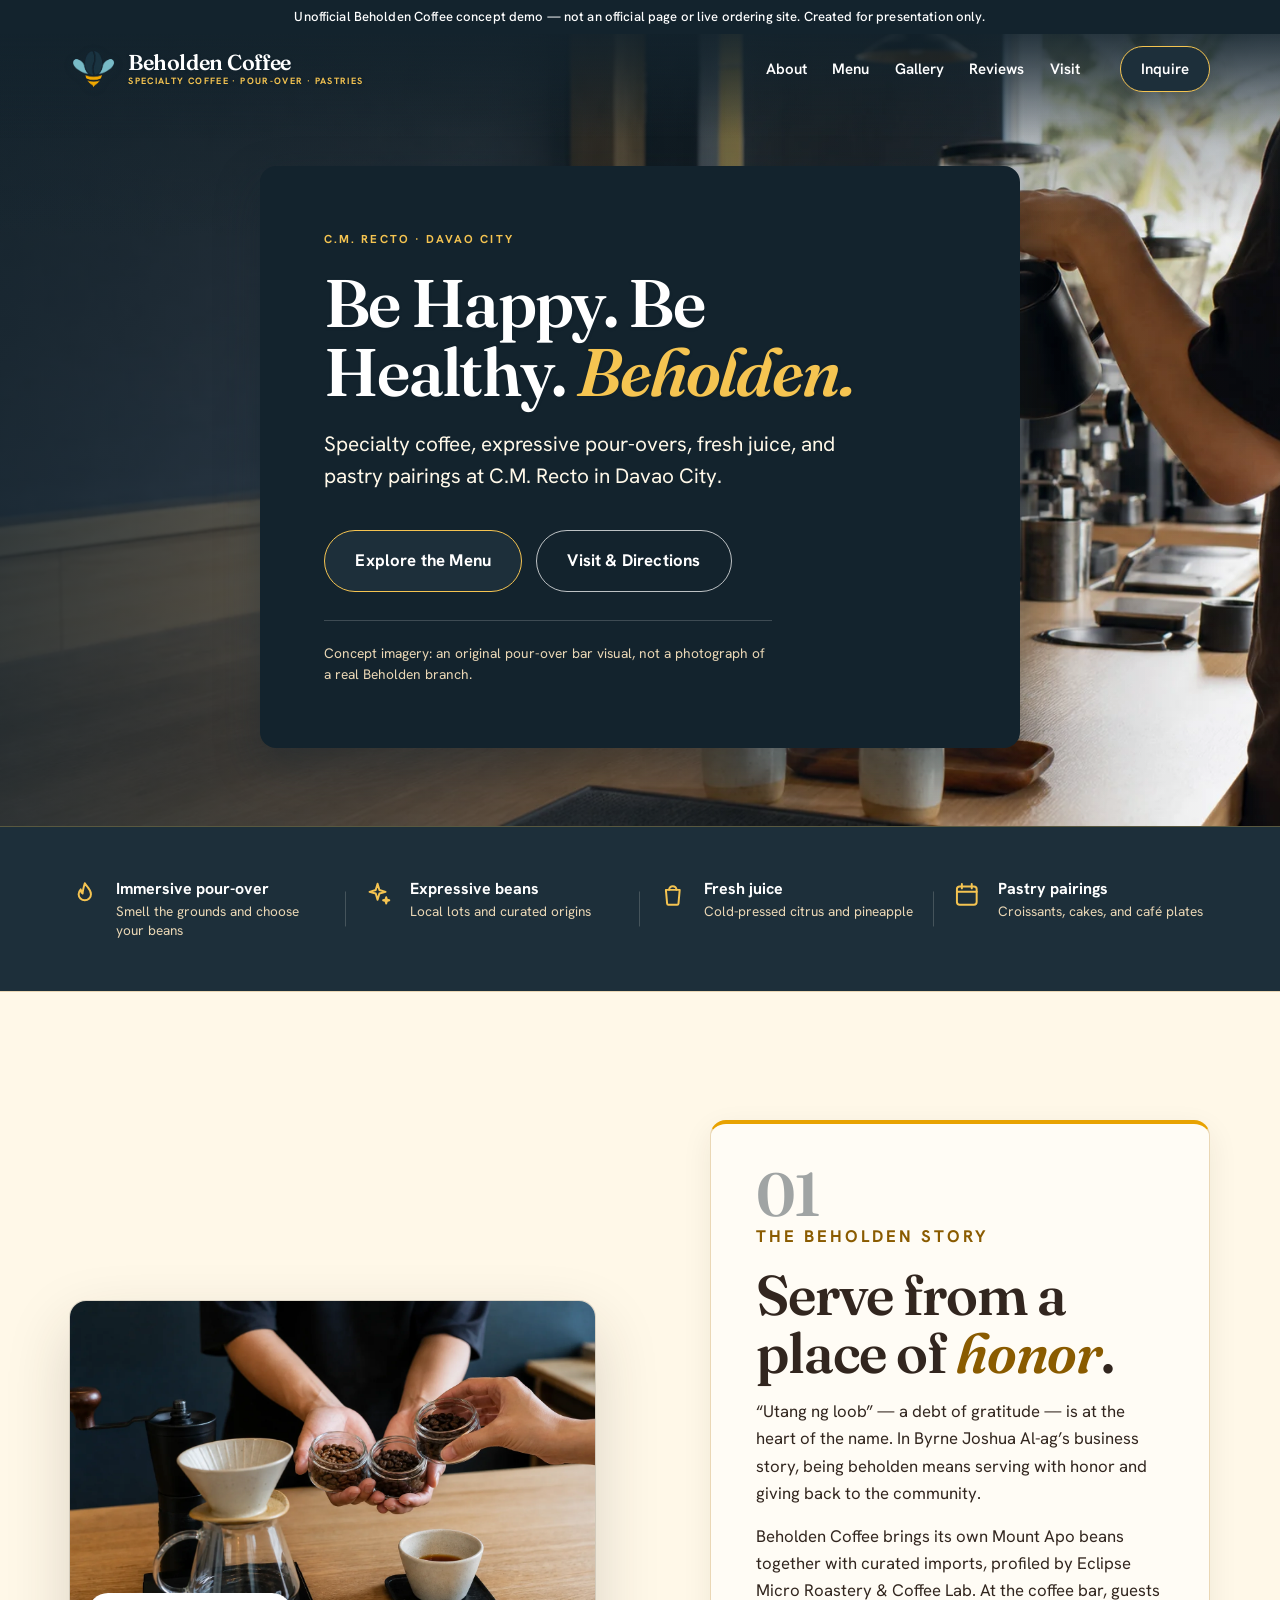
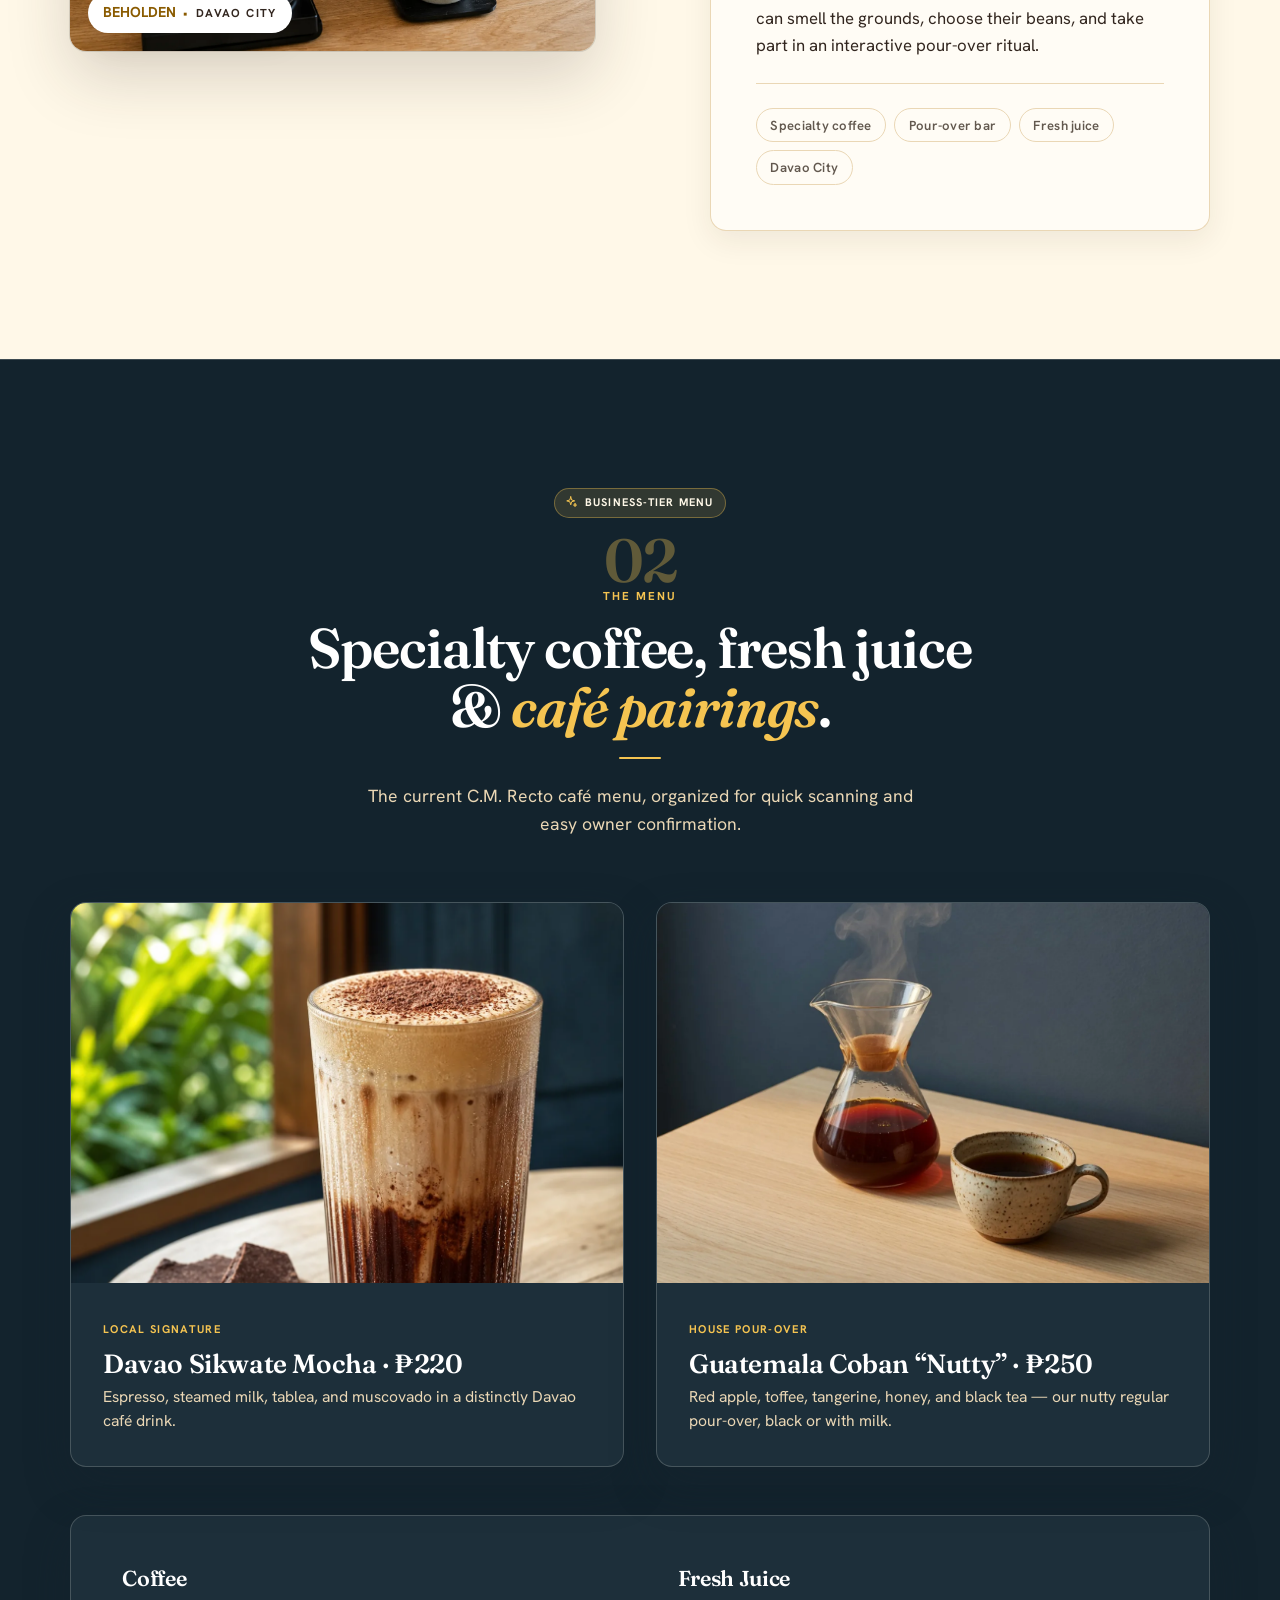
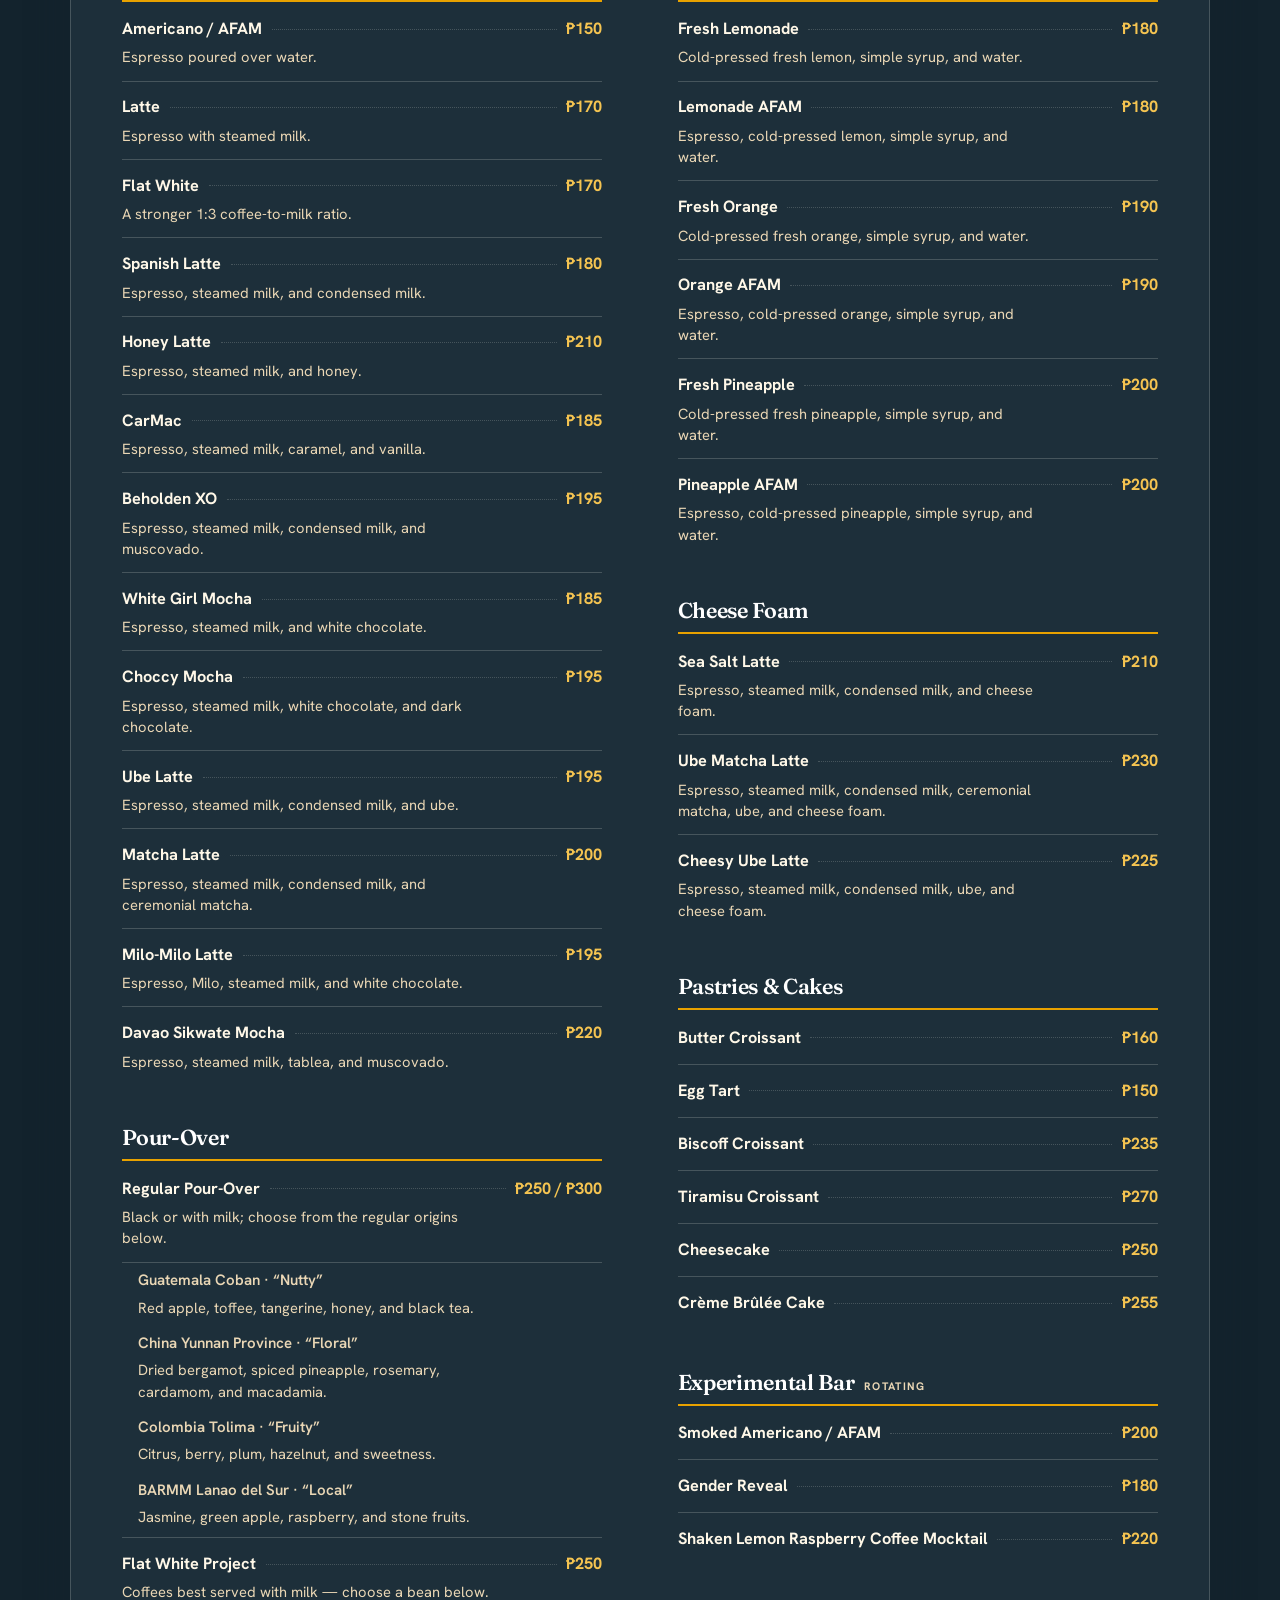
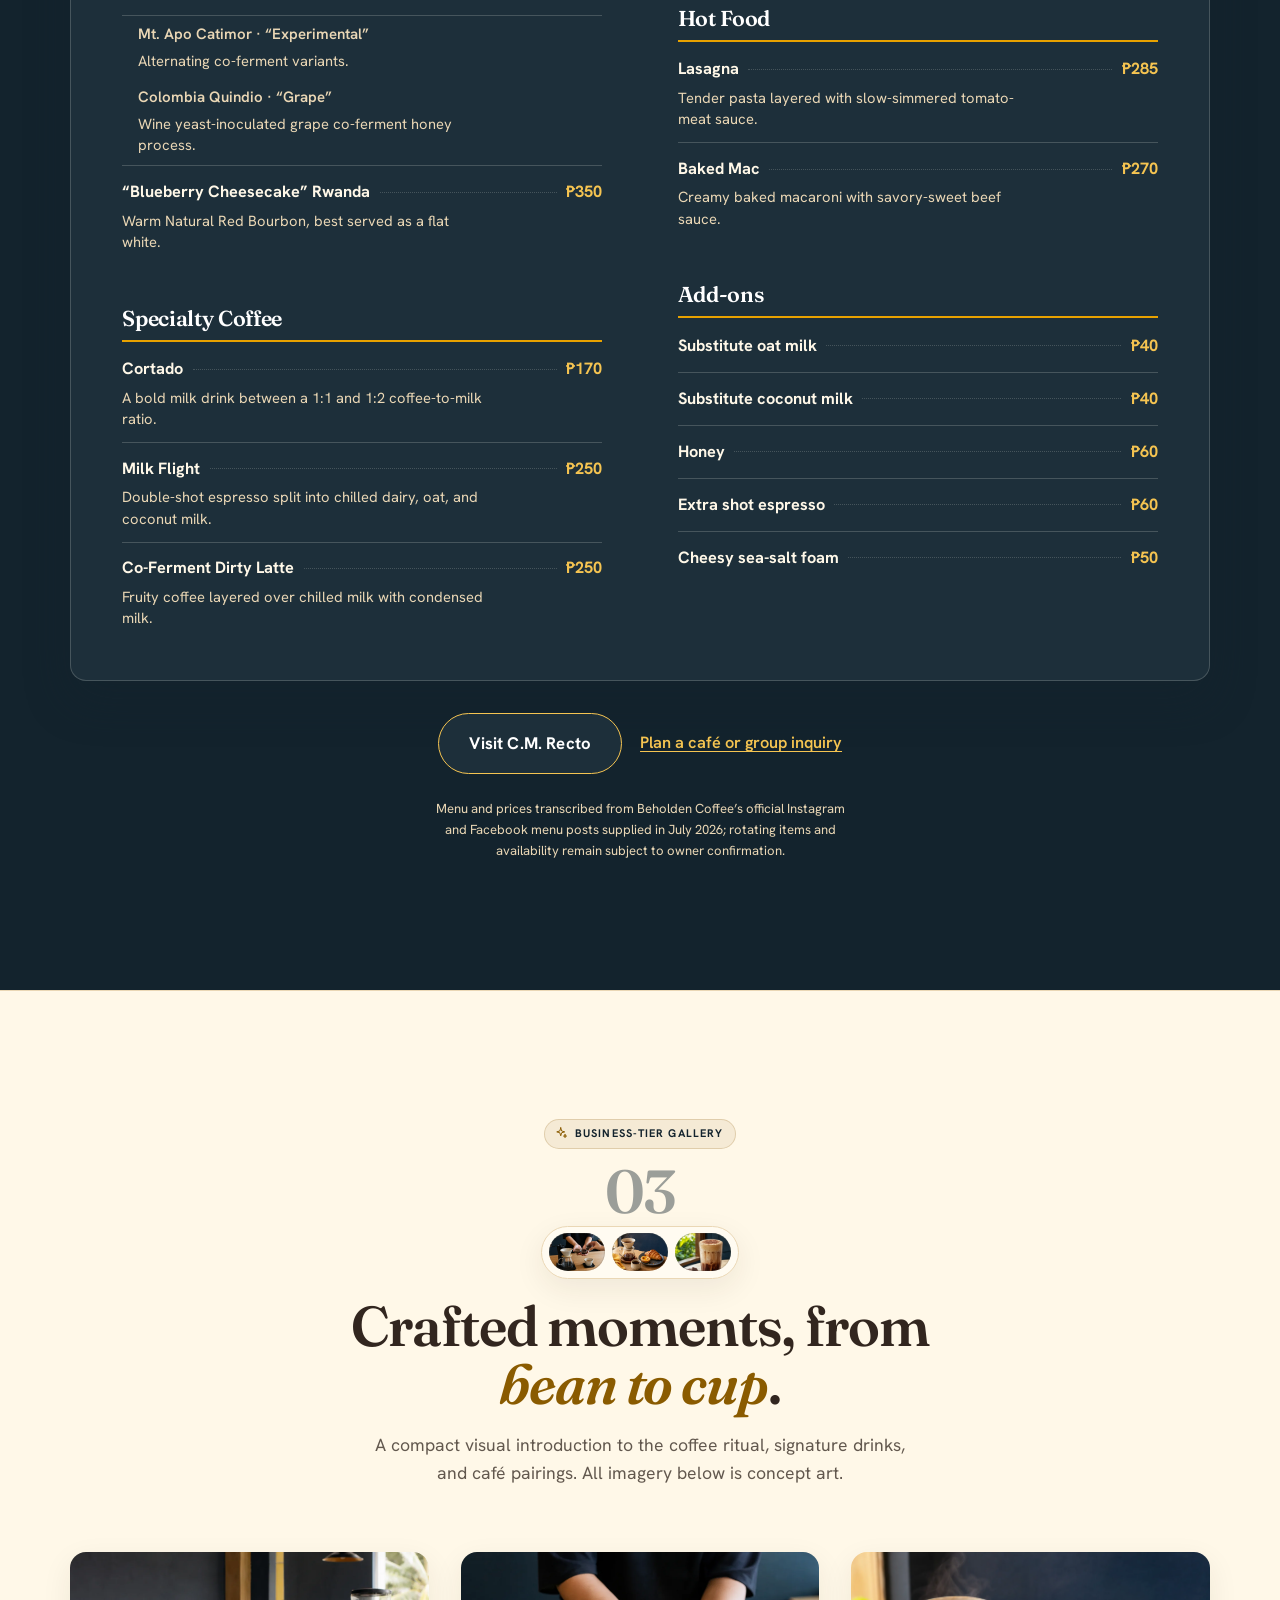
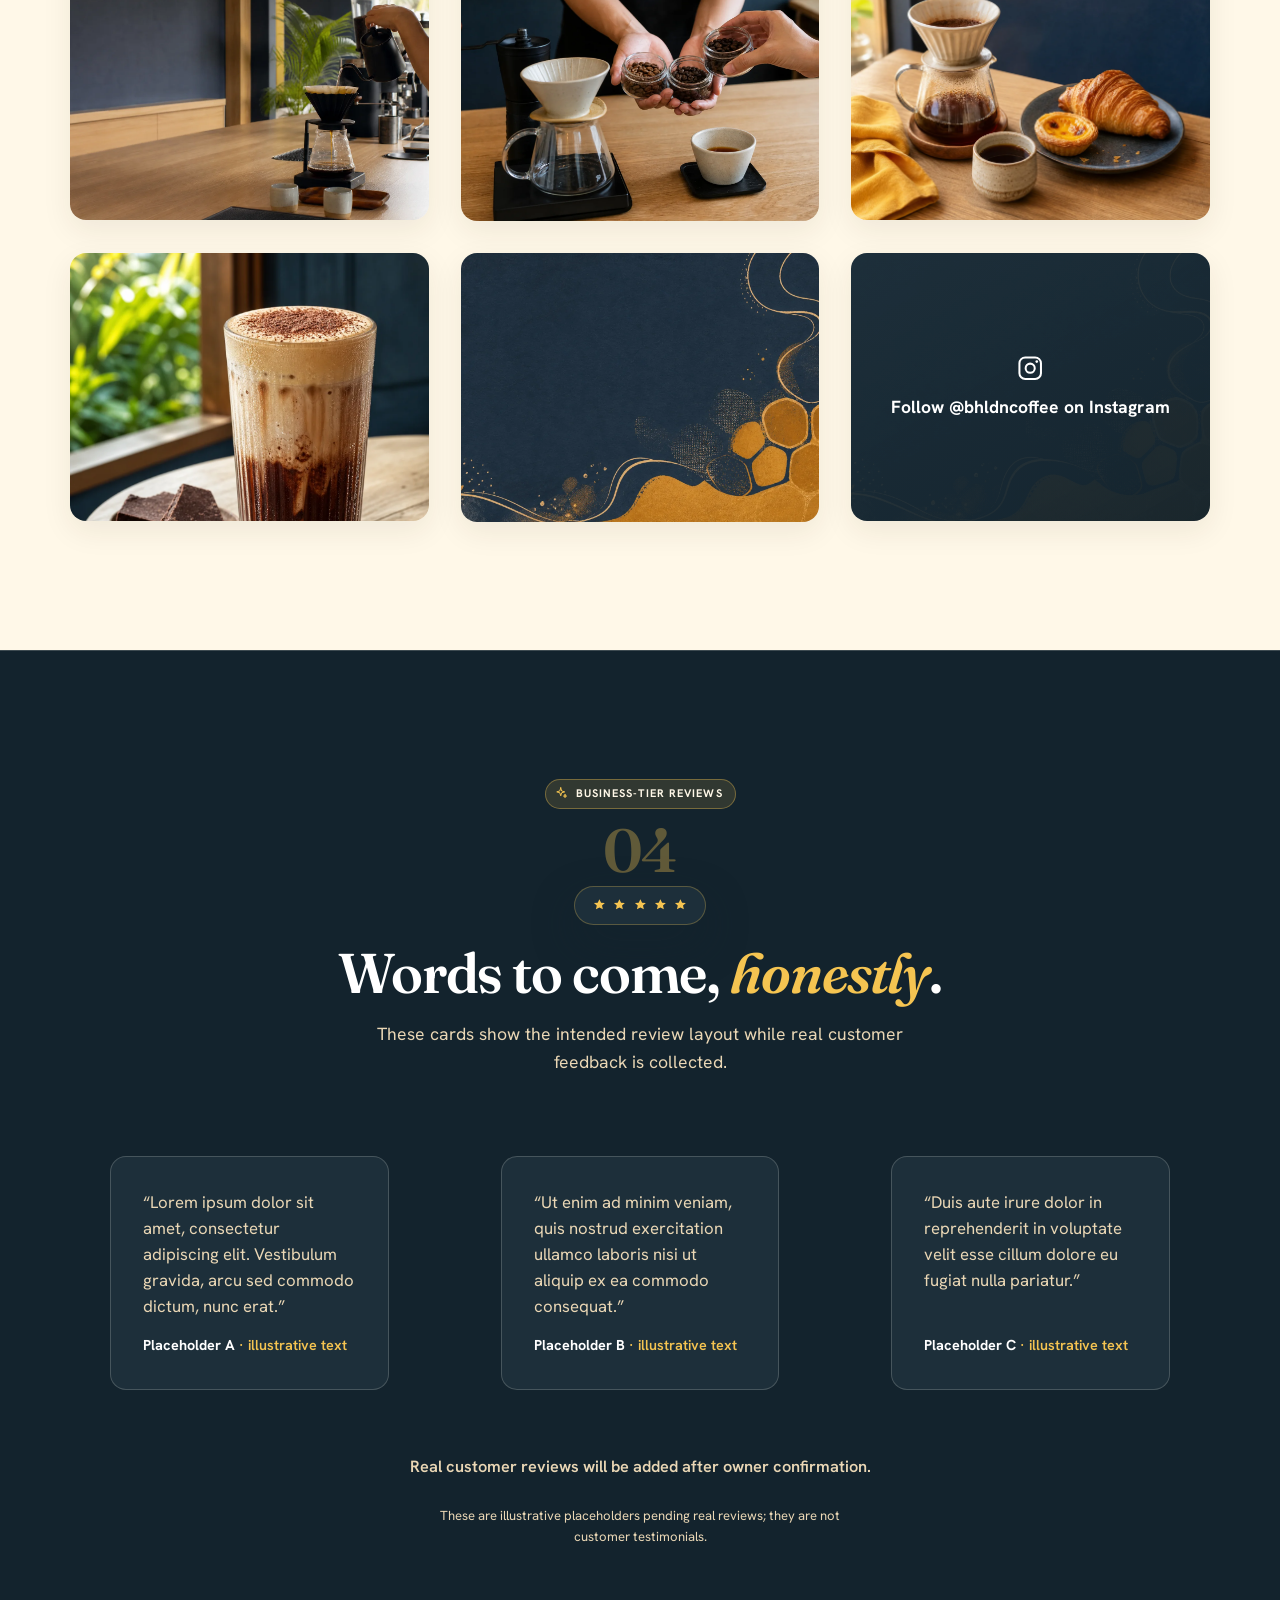
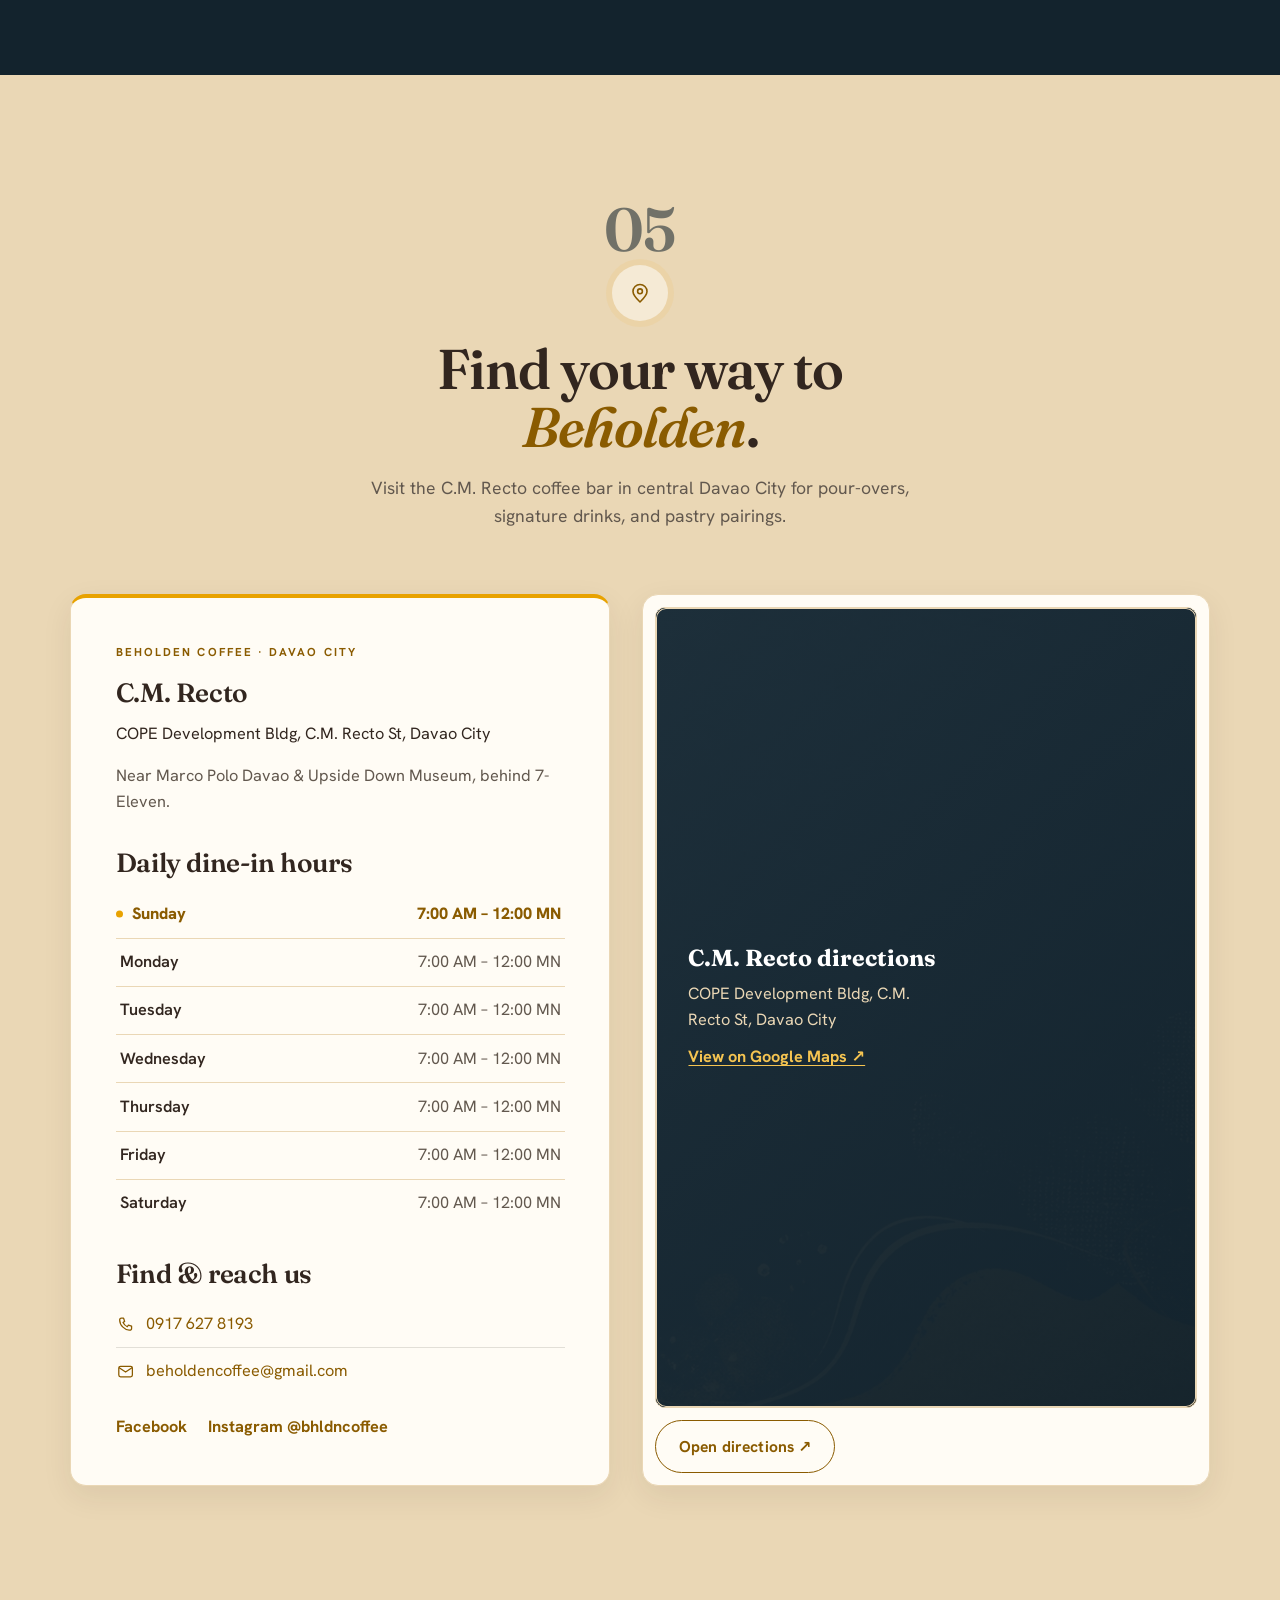
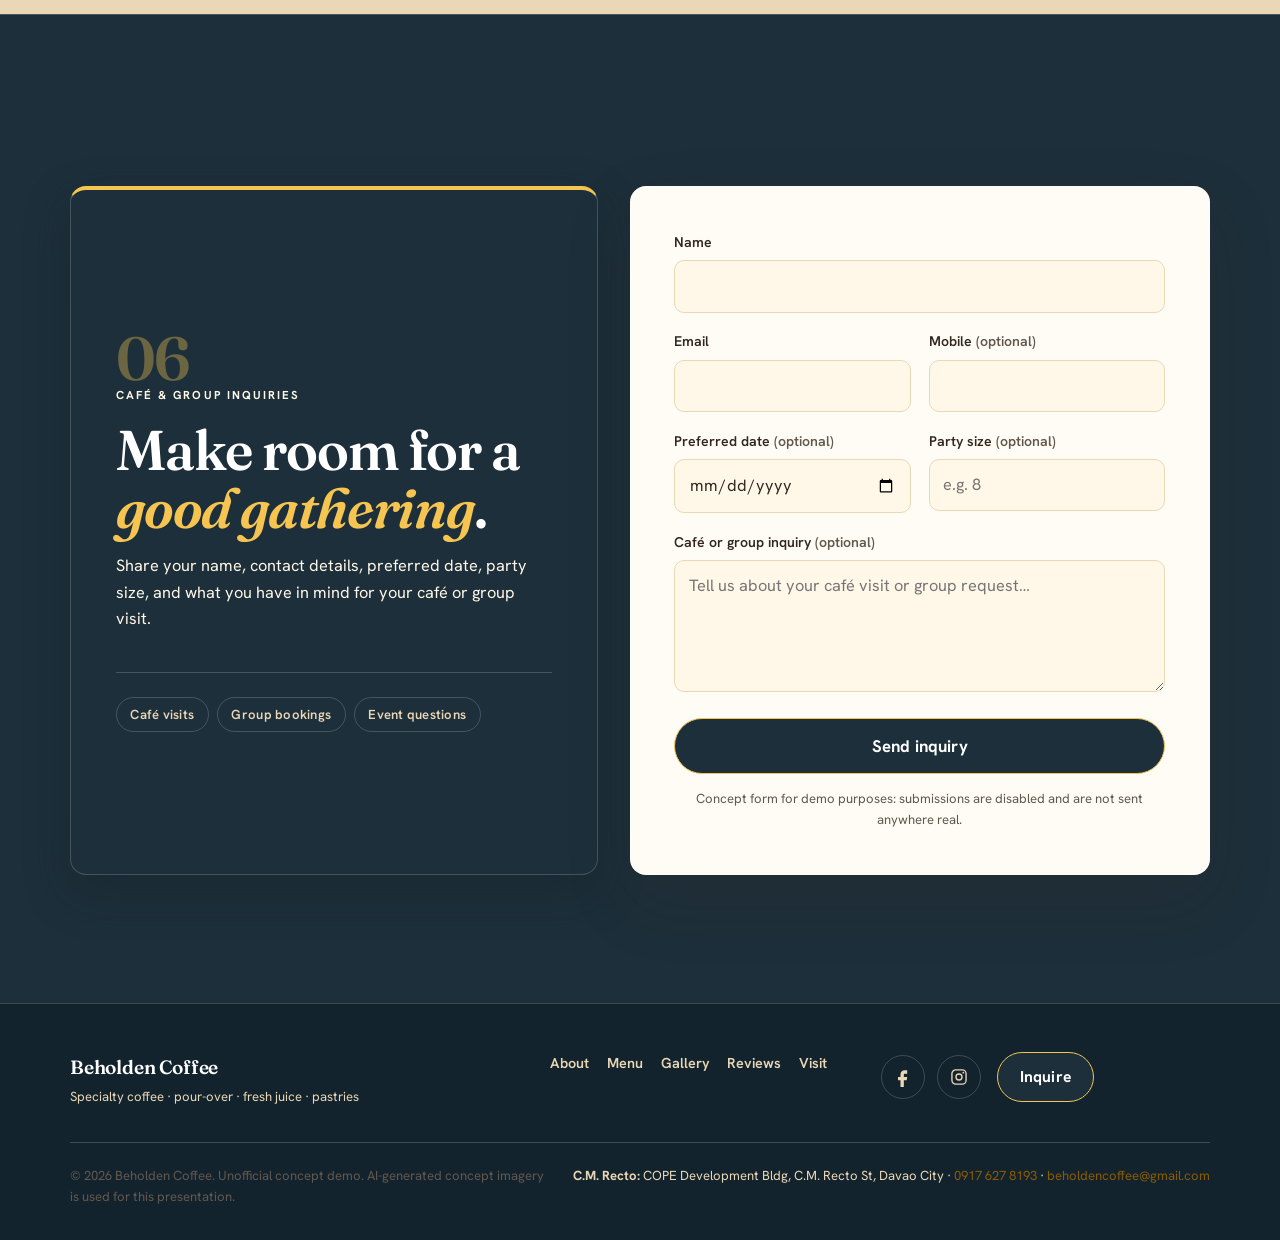
==== commit 9ec87470: "menu fix" ====
--- a/index.html
+++ b/index.html
@@ -193,11 +193,11 @@
         </div>
       </article>
       <article class="featured-card">
-        <img src="/assets/coffee-flight.webp" alt="Concept imagery of a coffee flight served beside a croissant and egg tart; not a real product photograph" loading="lazy">
+        <img src="/assets/nutty-pour-over.webp" alt="Concept imagery of a single pour-over coffee served in a glass carafe beside a ceramic cup; not a real product photograph" loading="lazy">
         <div class="featured-body">
-          <span class="badge">Taste side by side</span>
-          <h3>Milk Flight · ₱250</h3>
-          <p>Double-shot espresso split across chilled dairy, oat, and coconut milk.</p>
+          <span class="badge">House pour-over</span>
+          <h3>Guatemala Coban “Nutty” · ₱250</h3>
+          <p>Red apple, toffee, tangerine, honey, and black tea — our nutty regular pour-over, black or with milk.</p>
         </div>
       </article>
     </div>
@@ -229,11 +229,13 @@
           <h3 class="menu-cat-title">Pour-Over</h3>
           <ul class="menu-list">
             <li class="menu-item"><div class="mi-head"><span class="mi-name">Regular Pour-Over</span><span class="mi-dots" aria-hidden="true"></span><span class="mi-price">₱250 / ₱300</span></div><p class="mi-desc">Black or with milk; choose from the regular origins below.</p></li>
-            <li class="menu-item"><div class="mi-head"><span class="mi-name">Guatemala Coban · “Nutty”</span><span class="mi-dots" aria-hidden="true"></span></div><p class="mi-desc">Red apple, toffee, tangerine, honey, and black tea.</p></li>
-            <li class="menu-item"><div class="mi-head"><span class="mi-name">China Yunnan Province · “Floral”</span><span class="mi-dots" aria-hidden="true"></span></div><p class="mi-desc">Dried bergamot, spiced pineapple, rosemary, cardamom, and macadamia.</p></li>
-            <li class="menu-item"><div class="mi-head"><span class="mi-name">Colombia Tolima · “Fruity”</span><span class="mi-dots" aria-hidden="true"></span></div><p class="mi-desc">Citrus, berry, plum, hazelnut, and sweetness.</p></li>
-            <li class="menu-item"><div class="mi-head"><span class="mi-name">BARMM Lanao del Sur · “Local”</span><span class="mi-dots" aria-hidden="true"></span></div><p class="mi-desc">Jasmine, green apple, raspberry, and stone fruits.</p></li>
-            <li class="menu-item"><div class="mi-head"><span class="mi-name">Flat White Project</span><span class="mi-dots" aria-hidden="true"></span><span class="mi-price">₱250</span></div><p class="mi-desc">Mt. Apo Catimor with alternating co-ferment variants, or Colombia Quindio with a wine yeast-inoculated grape co-ferment honey process.</p></li>
+            <li class="menu-item menu-item--sub"><div class="mi-head"><span class="mi-name">Guatemala Coban · “Nutty”</span><span class="mi-dots" aria-hidden="true"></span></div><p class="mi-desc">Red apple, toffee, tangerine, honey, and black tea.</p></li>
+            <li class="menu-item menu-item--sub"><div class="mi-head"><span class="mi-name">China Yunnan Province · “Floral”</span><span class="mi-dots" aria-hidden="true"></span></div><p class="mi-desc">Dried bergamot, spiced pineapple, rosemary, cardamom, and macadamia.</p></li>
+            <li class="menu-item menu-item--sub"><div class="mi-head"><span class="mi-name">Colombia Tolima · “Fruity”</span><span class="mi-dots" aria-hidden="true"></span></div><p class="mi-desc">Citrus, berry, plum, hazelnut, and sweetness.</p></li>
+            <li class="menu-item menu-item--sub"><div class="mi-head"><span class="mi-name">BARMM Lanao del Sur · “Local”</span><span class="mi-dots" aria-hidden="true"></span></div><p class="mi-desc">Jasmine, green apple, raspberry, and stone fruits.</p></li>
+            <li class="menu-item"><div class="mi-head"><span class="mi-name">Flat White Project</span><span class="mi-dots" aria-hidden="true"></span><span class="mi-price">₱250</span></div><p class="mi-desc">Coffees best served with milk — choose a bean below.</p></li>
+            <li class="menu-item menu-item--sub"><div class="mi-head"><span class="mi-name">Mt. Apo Catimor · “Experimental”</span><span class="mi-dots" aria-hidden="true"></span></div><p class="mi-desc">Alternating co-ferment variants.</p></li>
+            <li class="menu-item menu-item--sub"><div class="mi-head"><span class="mi-name">Colombia Quindio · “Grape”</span><span class="mi-dots" aria-hidden="true"></span></div><p class="mi-desc">Wine yeast-inoculated grape co-ferment honey process.</p></li>
             <li class="menu-item"><div class="mi-head"><span class="mi-name">“Blueberry Cheesecake” Rwanda</span><span class="mi-dots" aria-hidden="true"></span><span class="mi-price">₱350</span></div><p class="mi-desc">Warm Natural Red Bourbon, best served as a flat white.</p></li>
           </ul>
         </div>
@@ -250,11 +252,11 @@
         <div class="menu-cat">
           <h3 class="menu-cat-title">Fresh Juice</h3>
           <ul class="menu-list">
-            <li class="menu-item"><div class="mi-head"><span class="mi-name">Fresh Lemonade</span><span class="mi-dots" aria-hidden="true"></span><span class="mi-price">₱180</span></div></li>
+            <li class="menu-item"><div class="mi-head"><span class="mi-name">Fresh Lemonade</span><span class="mi-dots" aria-hidden="true"></span><span class="mi-price">₱180</span></div><p class="mi-desc">Cold-pressed fresh lemon, simple syrup, and water.</p></li>
             <li class="menu-item"><div class="mi-head"><span class="mi-name">Lemonade AFAM</span><span class="mi-dots" aria-hidden="true"></span><span class="mi-price">₱180</span></div><p class="mi-desc">Espresso, cold-pressed lemon, simple syrup, and water.</p></li>
-            <li class="menu-item"><div class="mi-head"><span class="mi-name">Fresh Orange</span><span class="mi-dots" aria-hidden="true"></span><span class="mi-price">₱190</span></div></li>
+            <li class="menu-item"><div class="mi-head"><span class="mi-name">Fresh Orange</span><span class="mi-dots" aria-hidden="true"></span><span class="mi-price">₱190</span></div><p class="mi-desc">Cold-pressed fresh orange, simple syrup, and water.</p></li>
             <li class="menu-item"><div class="mi-head"><span class="mi-name">Orange AFAM</span><span class="mi-dots" aria-hidden="true"></span><span class="mi-price">₱190</span></div><p class="mi-desc">Espresso, cold-pressed orange, simple syrup, and water.</p></li>
-            <li class="menu-item"><div class="mi-head"><span class="mi-name">Fresh Pineapple</span><span class="mi-dots" aria-hidden="true"></span><span class="mi-price">₱200</span></div></li>
+            <li class="menu-item"><div class="mi-head"><span class="mi-name">Fresh Pineapple</span><span class="mi-dots" aria-hidden="true"></span><span class="mi-price">₱200</span></div><p class="mi-desc">Cold-pressed fresh pineapple, simple syrup, and water.</p></li>
             <li class="menu-item"><div class="mi-head"><span class="mi-name">Pineapple AFAM</span><span class="mi-dots" aria-hidden="true"></span><span class="mi-price">₱200</span></div><p class="mi-desc">Espresso, cold-pressed pineapple, simple syrup, and water.</p></li>
           </ul>
         </div>
@@ -521,8 +523,8 @@
     </div>
   </div>
   <div class="container footer-legal">
-    <p><strong>C.M. Recto:</strong> COPE Development Bldg, C.M. Recto St, Davao City · <a href="tel:+639176278193">0917 627 8193</a> · <a href="mailto:beholdencoffee@gmail.com">beholdencoffee@gmail.com</a></p>
-    <p class="muted"><span>© <span id="year">2026</span> Beholden Coffee.</span> Unofficial concept demo. AI-generated concept imagery is used for this presentation. Menu and prices were transcribed from official Beholden Coffee social posts supplied in July 2026; subject to owner confirmation.</p>
+    <p class="muted"><span>© <span id="year">2026</span> Beholden Coffee.</span> Unofficial concept demo. AI-generated concept imagery is used for this presentation.</p>
+    <p class="footer-contact"><strong>C.M. Recto:</strong> COPE Development Bldg, C.M. Recto St, Davao City · <a href="tel:+639176278193">0917 627 8193</a> · <a href="mailto:beholdencoffee@gmail.com">beholdencoffee@gmail.com</a></p>
   </div>
 </footer>
 
--- a/styles.css
+++ b/styles.css
@@ -578,7 +578,6 @@
 .book-copy .about-tags { border-top-color: var(--line-dark); margin-bottom: 0; }
 .book-copy .about-tags li { color: var(--dark-copy-soft); border-color: var(--line-dark); }
 .book-form { background: var(--panel); border-radius: var(--radius); padding: var(--panel-pad); box-shadow: var(--shadow-lg); }
-.book-form .btn-primary { border-color: var(--brand); }
 .field { margin-bottom: 1.1rem; }
 .field-row { display: grid; grid-template-columns: 1fr 1fr; gap: 1.1rem; }
 .field label { display: block; font-family: var(--font-head); font-weight: 600; font-size: .88rem; margin-bottom: .4rem; color: var(--ink); }
@@ -610,7 +609,7 @@
 .footer-nav { display: flex; flex-wrap: wrap; gap: .35rem 1.1rem; }
 .footer-nav a { font-family: var(--font-head); color: var(--dark-copy-soft); font-weight: 600; font-size: .9rem; }
 .footer-nav a:hover { color: var(--white); text-decoration: underline; text-underline-offset: 3px; }
-.footer-connect { display: flex; flex-direction: column; align-items: flex-start; gap: 1rem; }
+.footer-connect { display: flex; flex-direction: row; flex-wrap: wrap; align-items: center; gap: .75rem 1rem; }
 .footer-social { display: flex; flex-wrap: wrap; gap: .75rem; }
 .footer-social a {
   display: inline-flex; align-items: center; justify-content: center;
@@ -623,7 +622,8 @@
 .footer-connect .btn { padding: .7rem 1.35rem; }
 .footer-legal { display: flex; flex-wrap: wrap; justify-content: space-between; gap: .4rem 1.5rem; margin-top: var(--space-6); padding-top: 1.4rem; border-top: 1px solid var(--line-dark); }
 .footer-legal p { margin: 0; font-size: .82rem; color: var(--dark-copy-soft); }
-.footer-legal .muted { color: var(--ink-soft); max-width: 68ch; }
+.footer-legal .muted { color: var(--ink-soft); max-width: none; flex: 1 1 18rem; }
+.footer-legal .footer-contact { text-align: right; flex: 0 1 auto; }
 
 /* ---------- scroll reveal (light, soft) ---------- */
 .reveal { opacity: 0; transform: translateY(16px); transition: opacity .8s ease, transform .8s ease; }
@@ -663,6 +663,7 @@
   .footer-nav { justify-content: center; }
   .footer-connect { align-items: center; }
   .footer-legal { justify-content: center; text-align: center; }
+  .footer-legal .footer-contact { text-align: center; }
 }
 @media (max-width: 640px) {
   .hero-actions .btn { flex: 1 1 100%; }
@@ -724,6 +725,18 @@
 .menu-item { padding: .8rem 0; border-bottom: 1px solid var(--line-dark); }
 .menu-item:first-child { padding-top: 0; }
 .menu-item:last-child { border-bottom: 0; padding-bottom: 0; }
+.menu-item--sub {
+  padding: .35rem 0 .55rem 1rem;
+  border-bottom-color: transparent;
+}
+.menu-item--sub + .menu-item--sub { padding-top: .2rem; }
+.menu-item--sub + .menu-item:not(.menu-item--sub) { border-top: 1px solid var(--line-dark); padding-top: .8rem; }
+.menu-item--sub .mi-name {
+  font-weight: 600;
+  font-size: .94rem;
+  color: var(--dark-copy-soft);
+}
+.menu-item--sub .mi-dots { display: none; }
 .mi-head { display: flex; align-items: baseline; gap: .5rem; }
 .mi-name { font-family: var(--font-head); font-weight: 700; font-size: 1.02rem; color: var(--dark-copy); }
 .mi-dots { flex: 1; align-self: center; border-bottom: 1.5px dotted var(--line-dark); margin: 0 .1rem; }
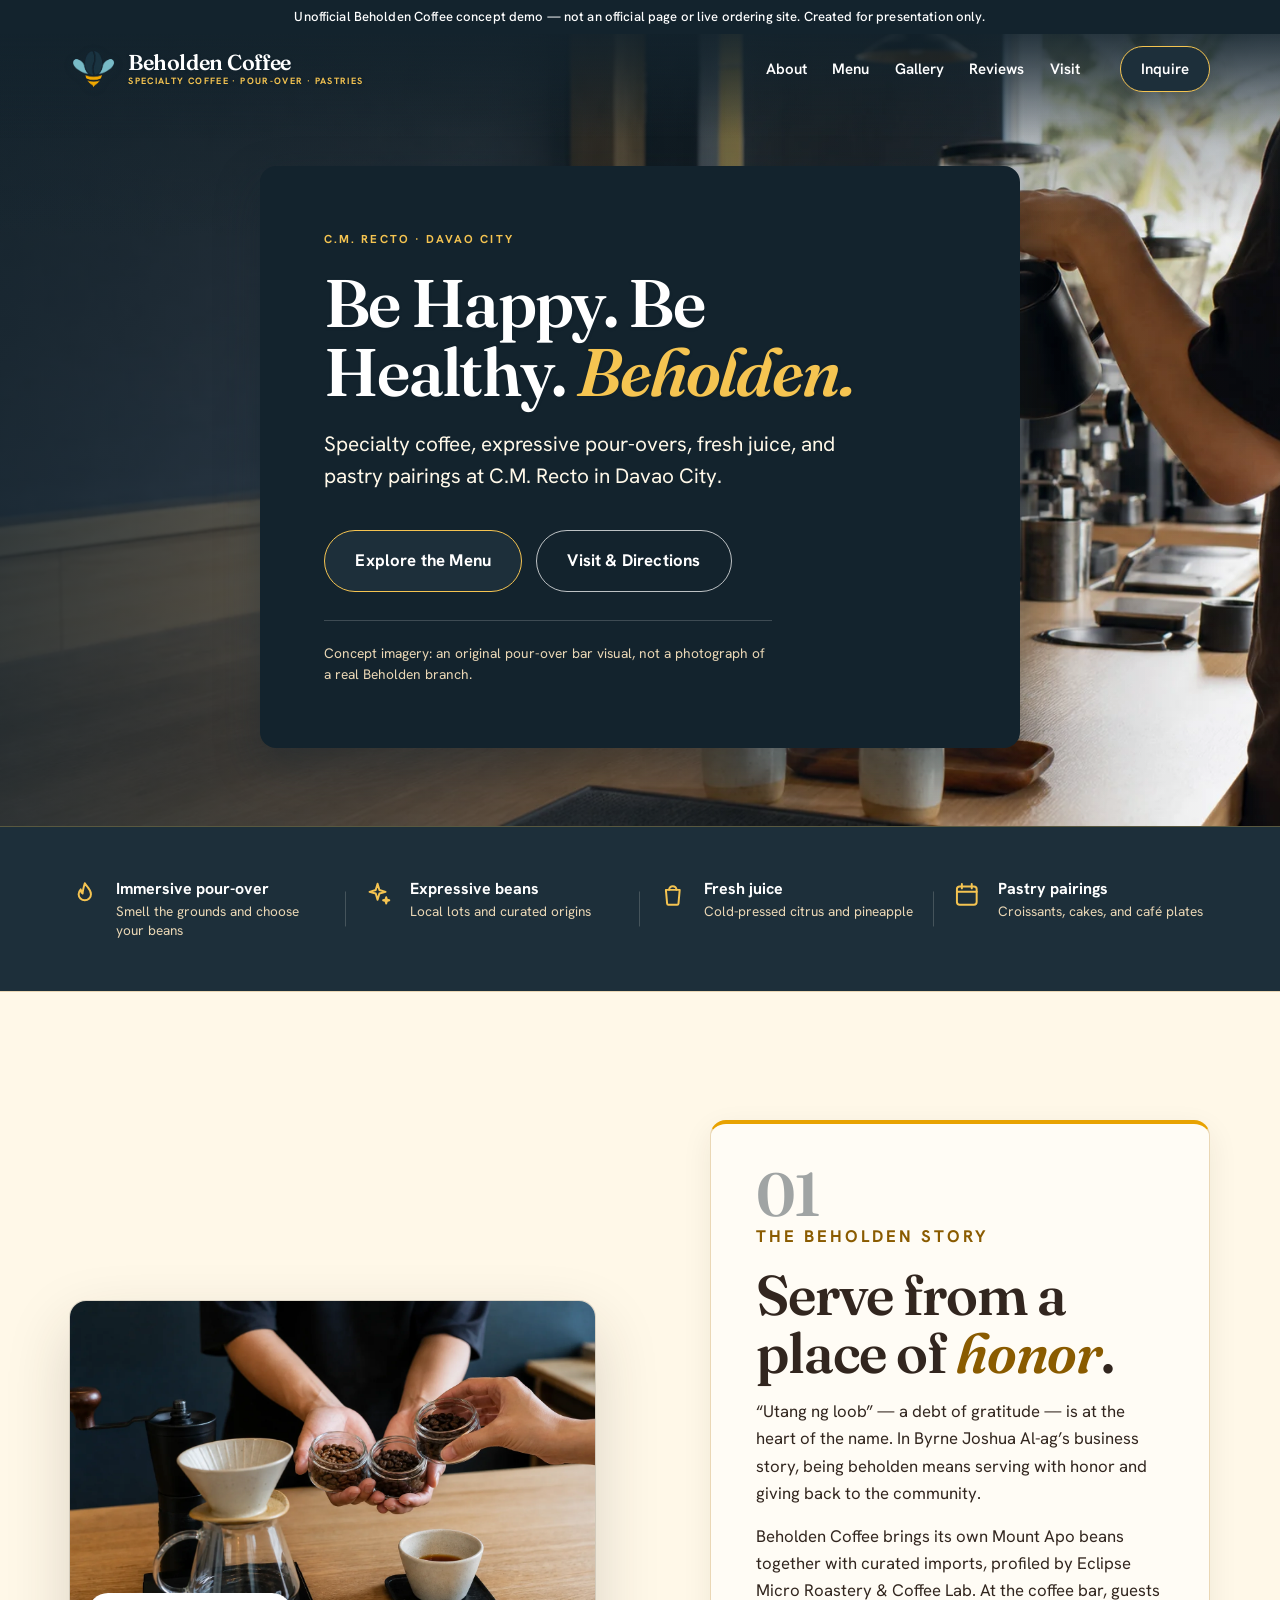
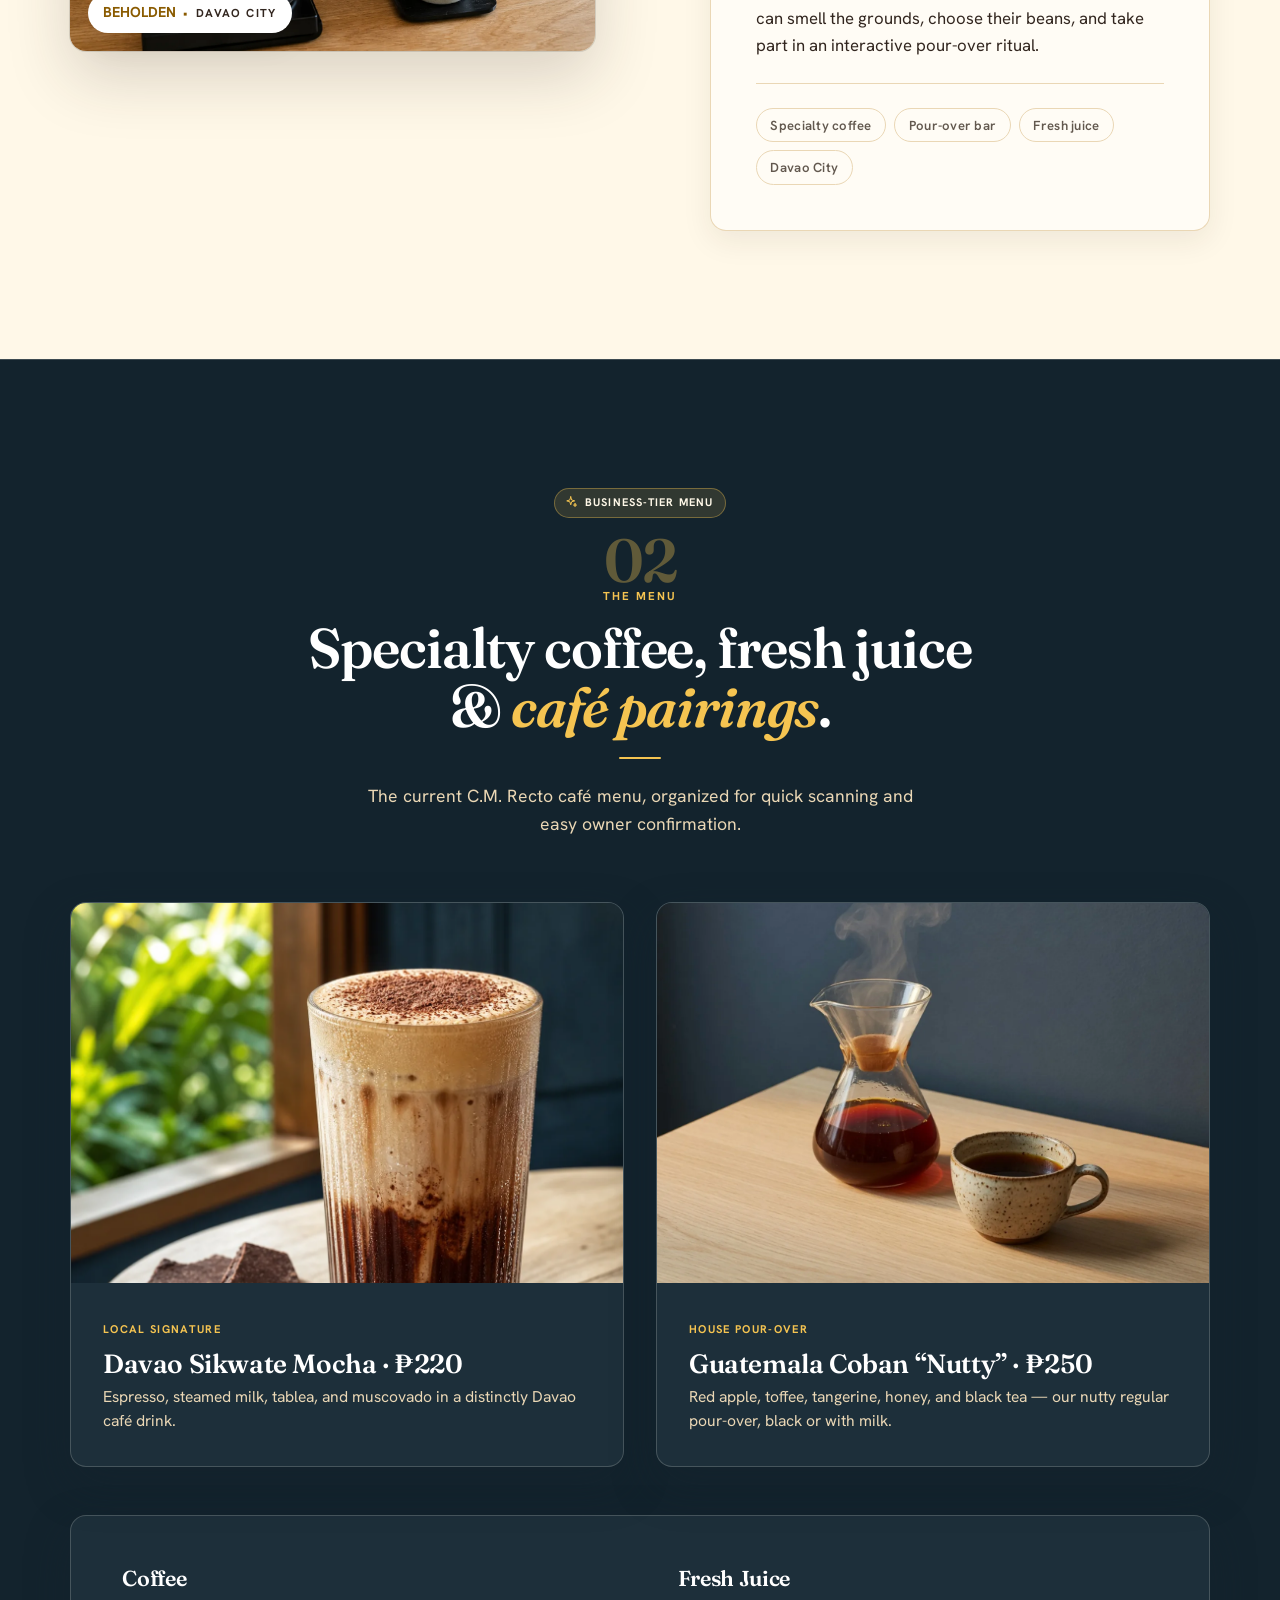
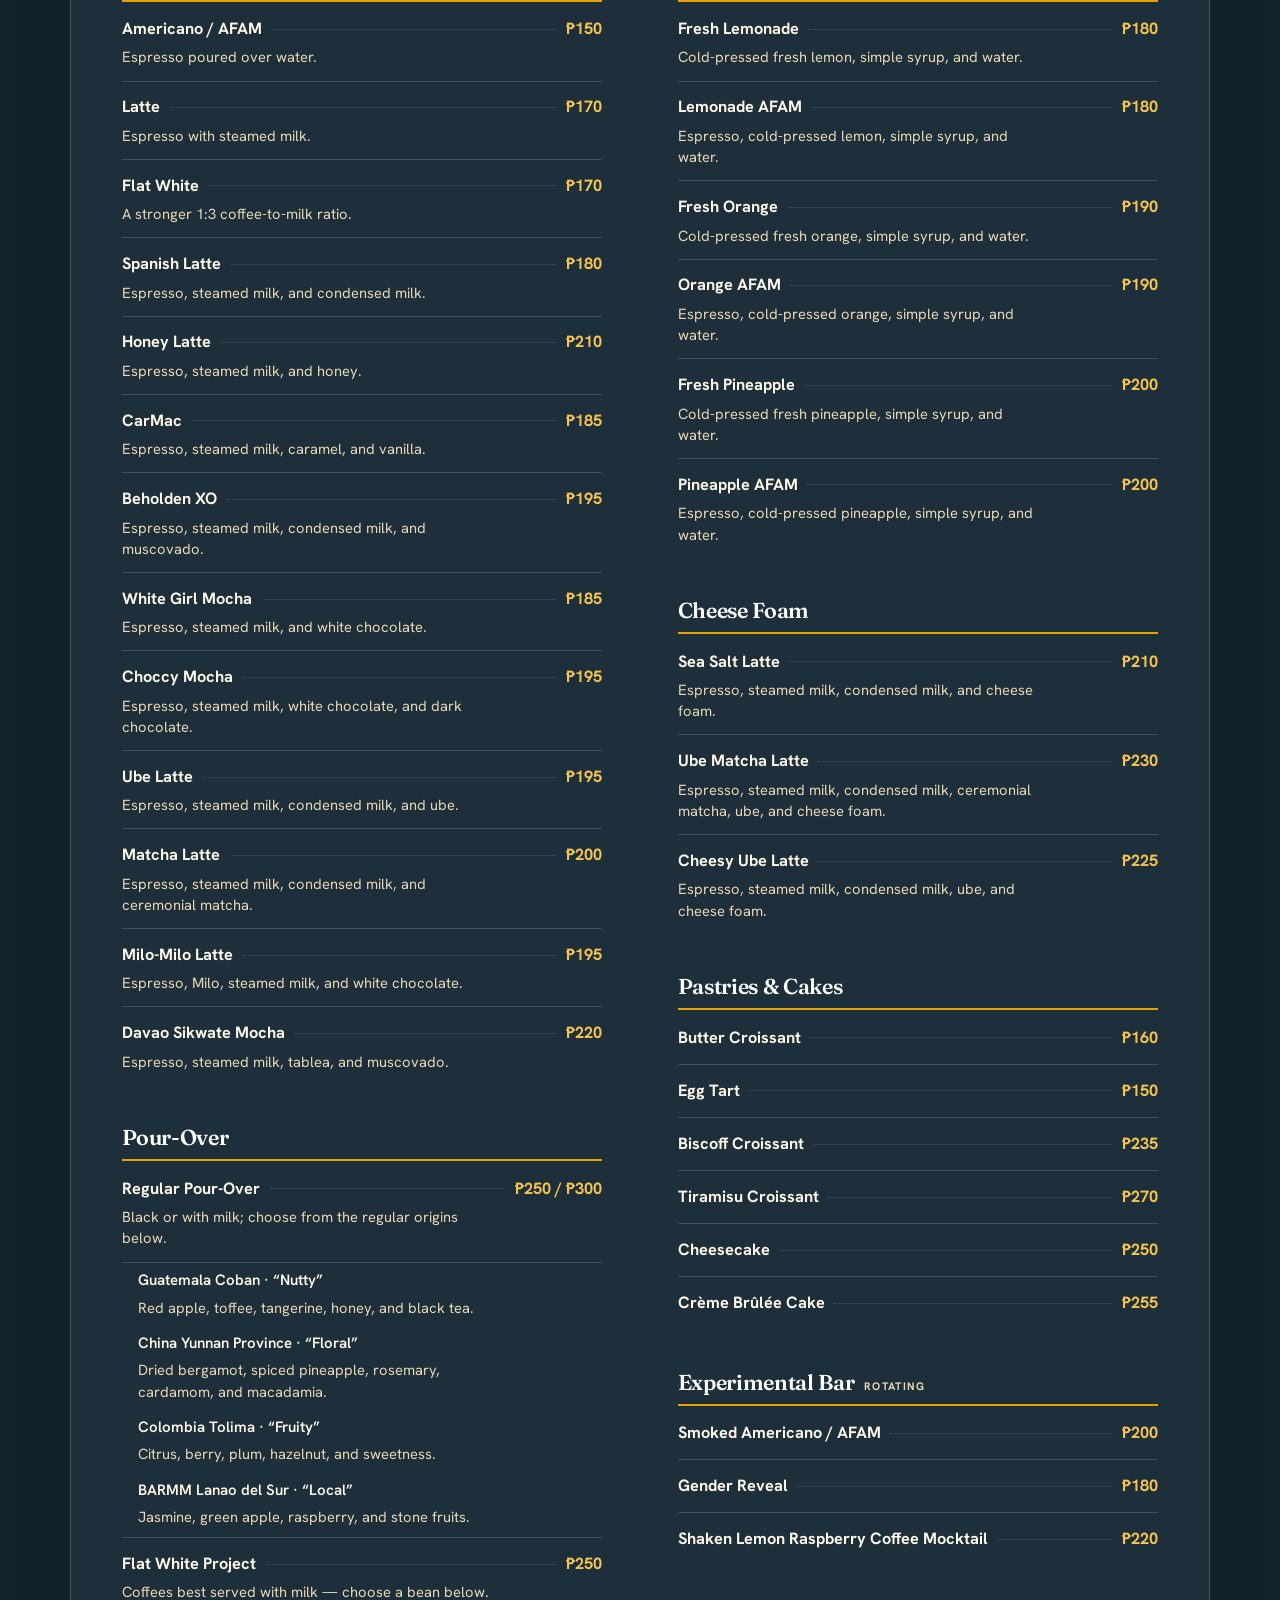
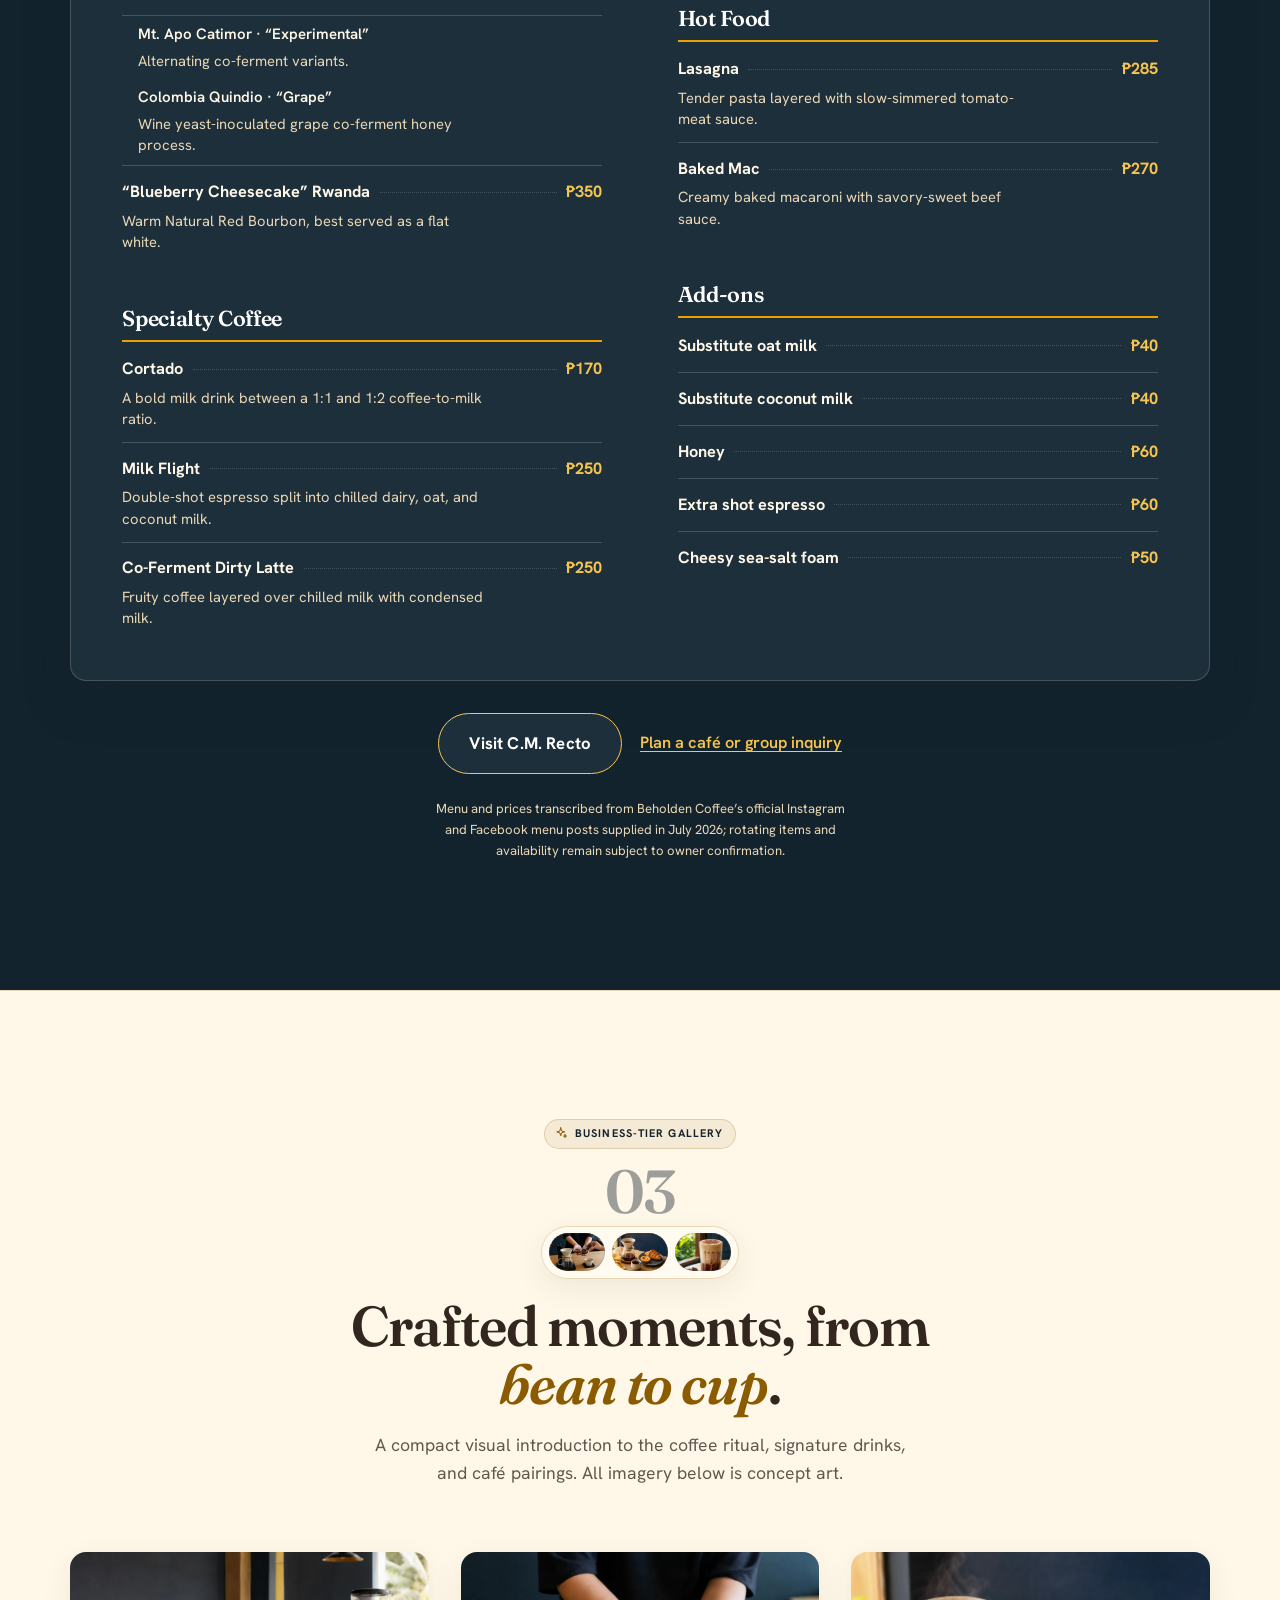
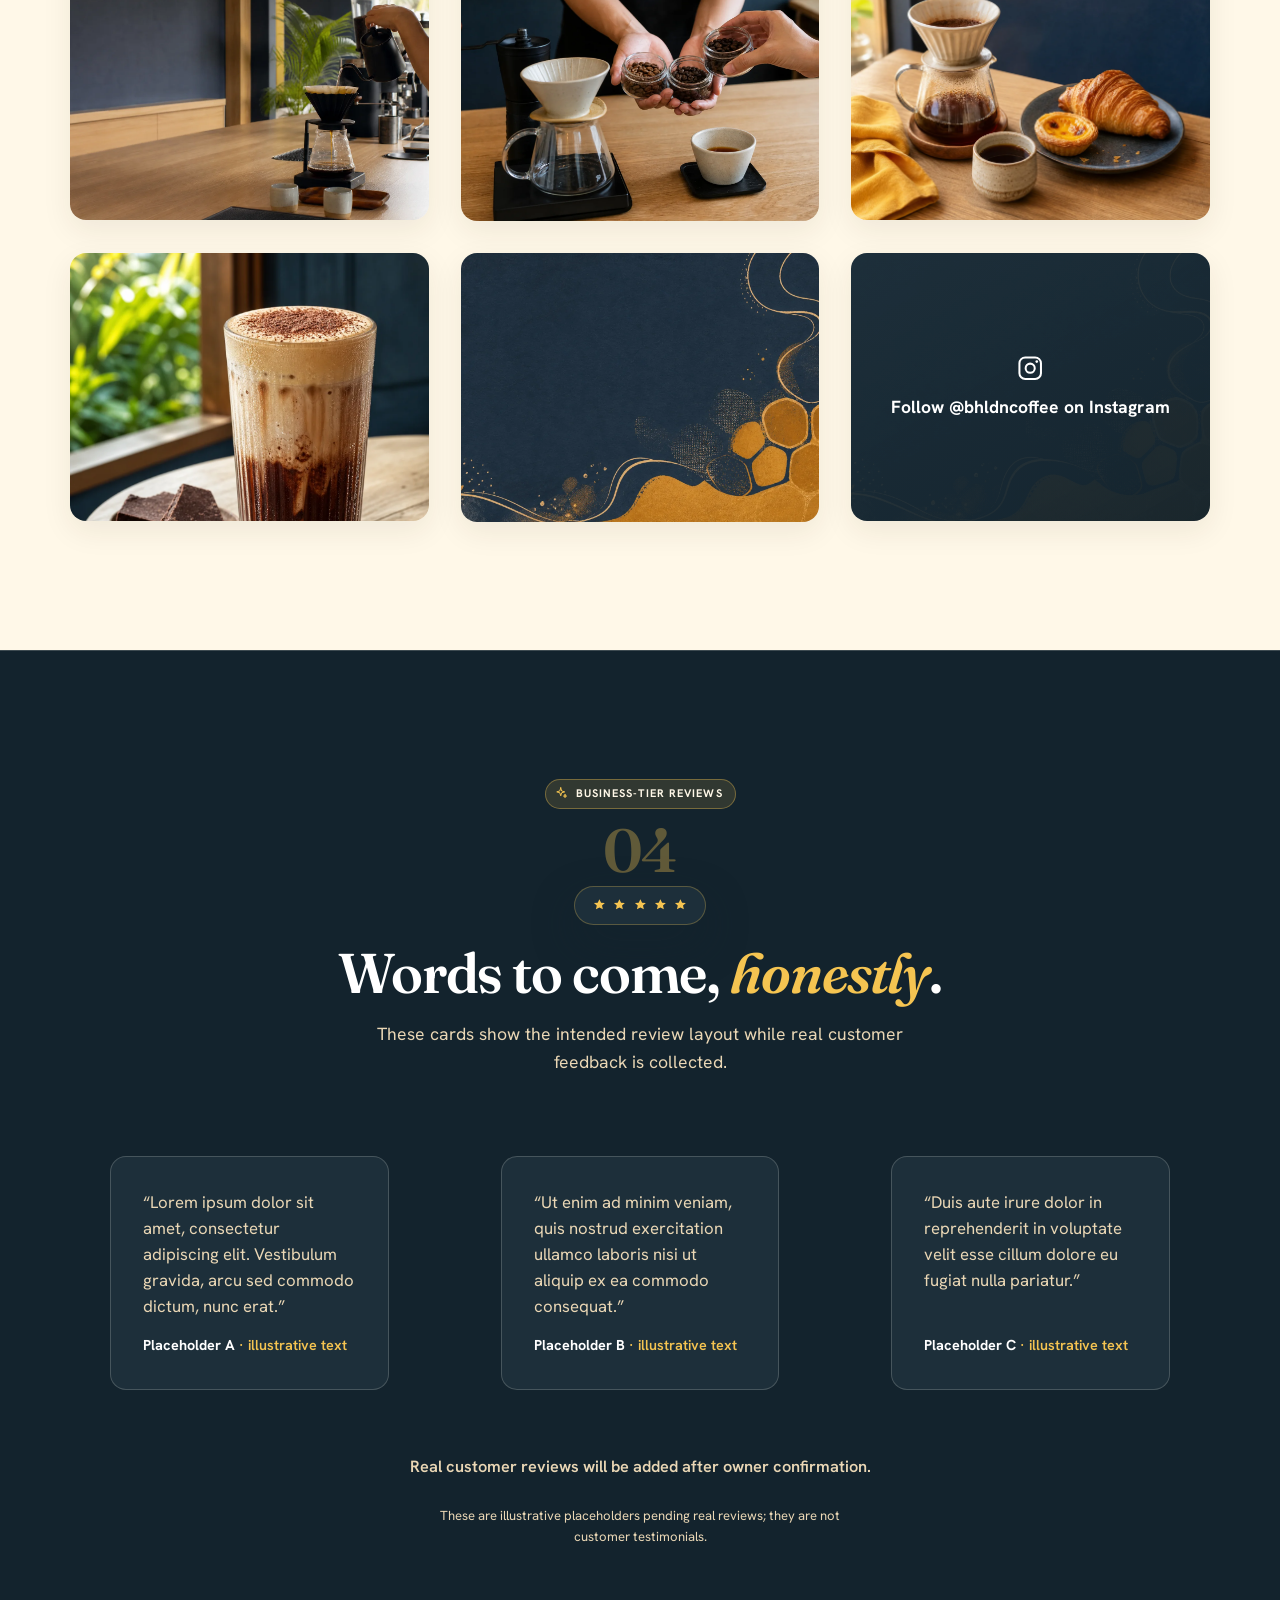
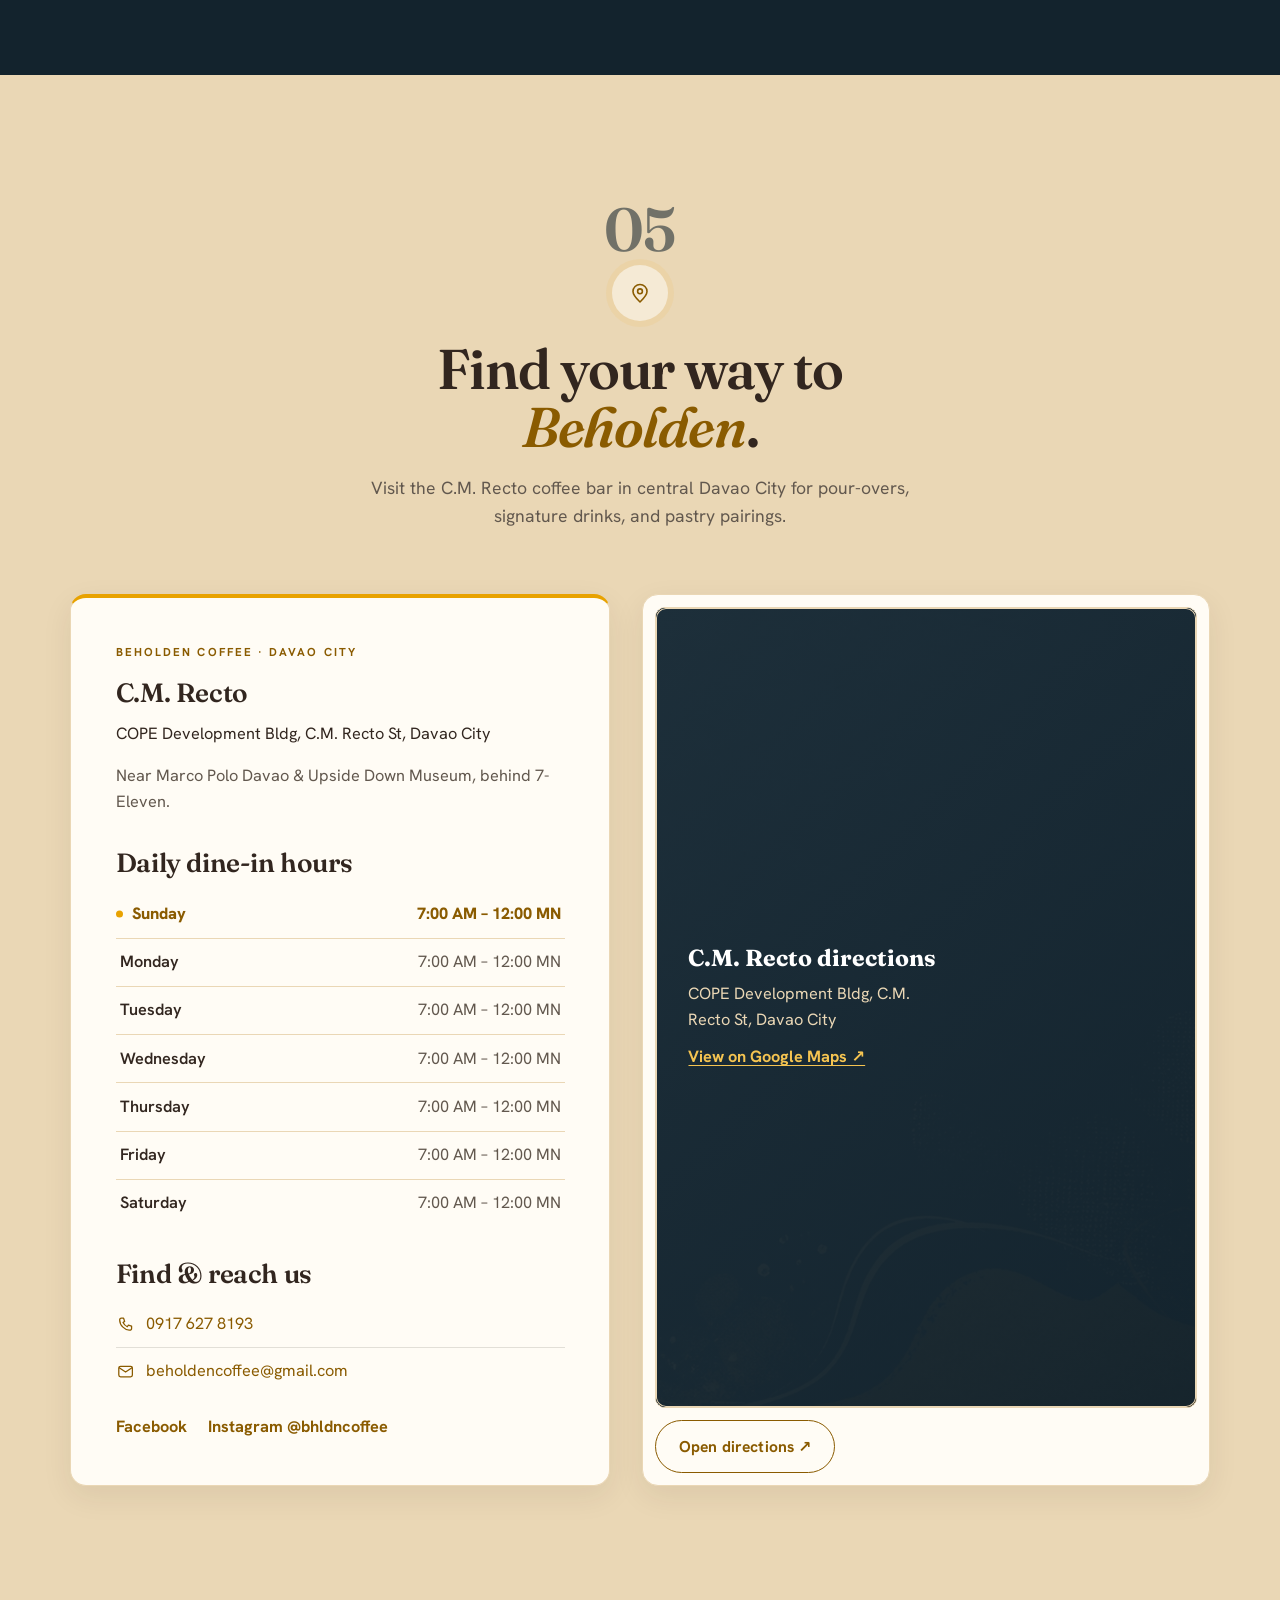
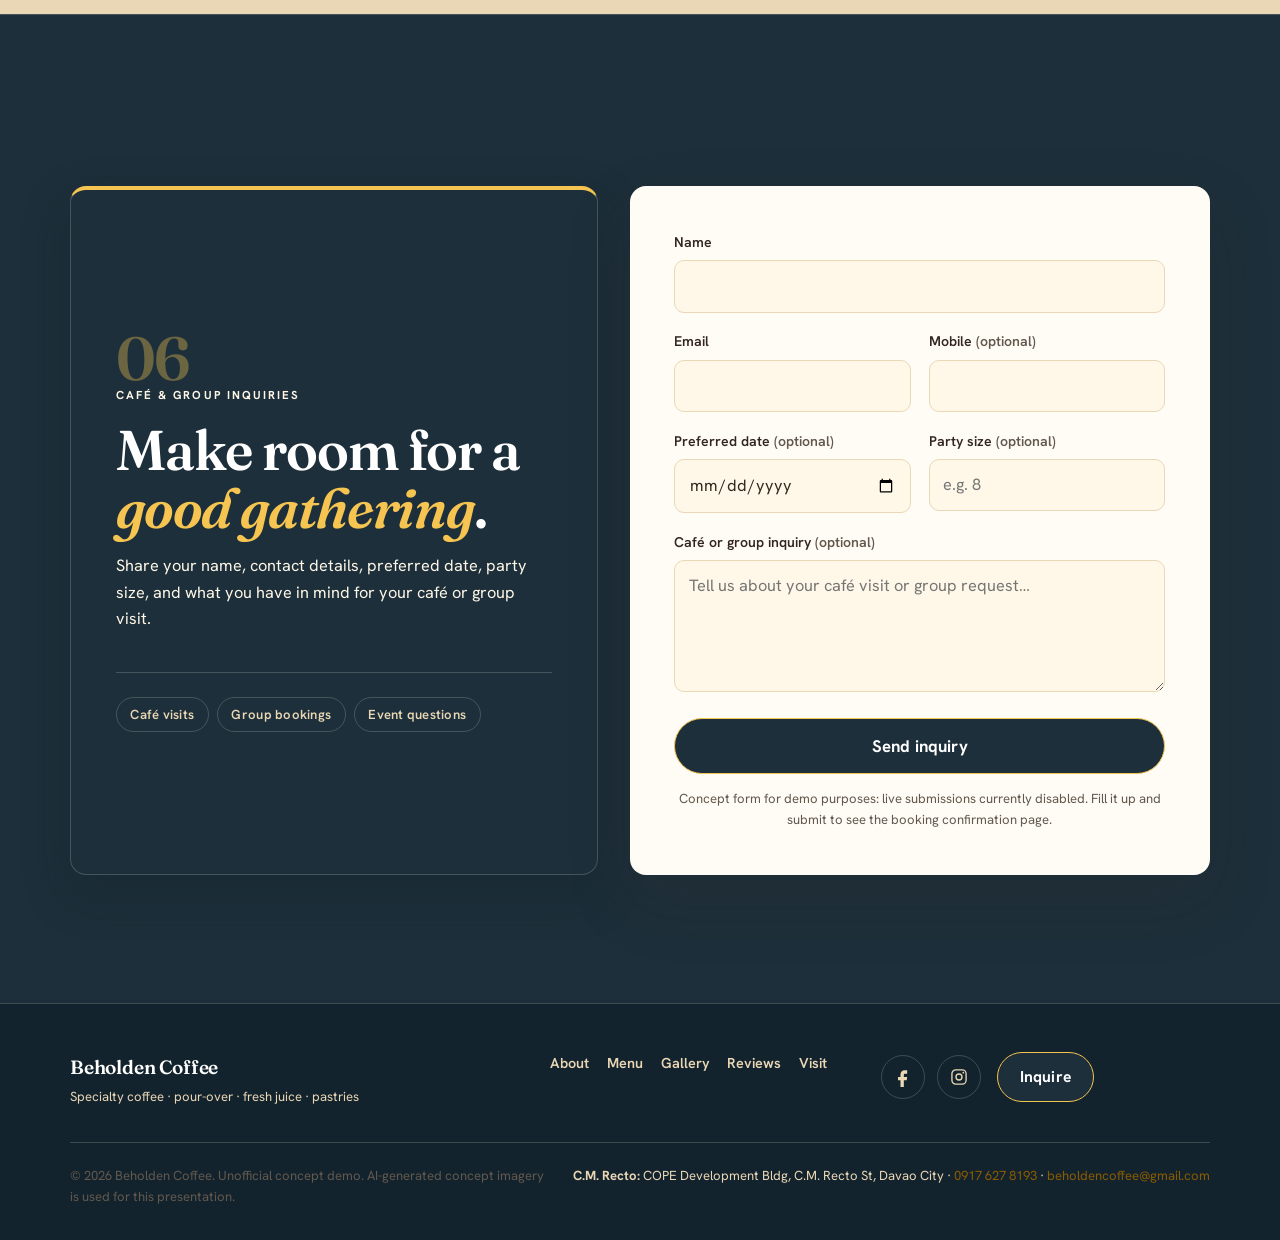
==== commit 3de59003: "booking disclaimer" ====
--- a/index.html
+++ b/index.html
@@ -488,7 +488,7 @@
         <textarea id="message" name="message" rows="4" placeholder="Tell us about your café visit or group request…"></textarea>
       </div>
       <button type="submit" class="btn btn-primary btn-lg btn-block">Send inquiry</button>
-      <p class="form-note">Concept form for demo purposes: submissions are disabled and are not sent anywhere real.</p>
+      <p class="form-note">Concept form for demo purposes: live submissions currently disabled. Fill it up and submit to see the booking confirmation page.</p>
     </form>
   </div>
 </section>
--- a/styles.css
+++ b/styles.css
@@ -734,7 +734,7 @@
 .menu-item--sub .mi-name {
   font-weight: 600;
   font-size: .94rem;
-  color: var(--dark-copy-soft);
+  color: var(--dark-copy); /* same primary white as parent drink names */
 }
 .menu-item--sub .mi-dots { display: none; }
 .mi-head { display: flex; align-items: baseline; gap: .5rem; }
